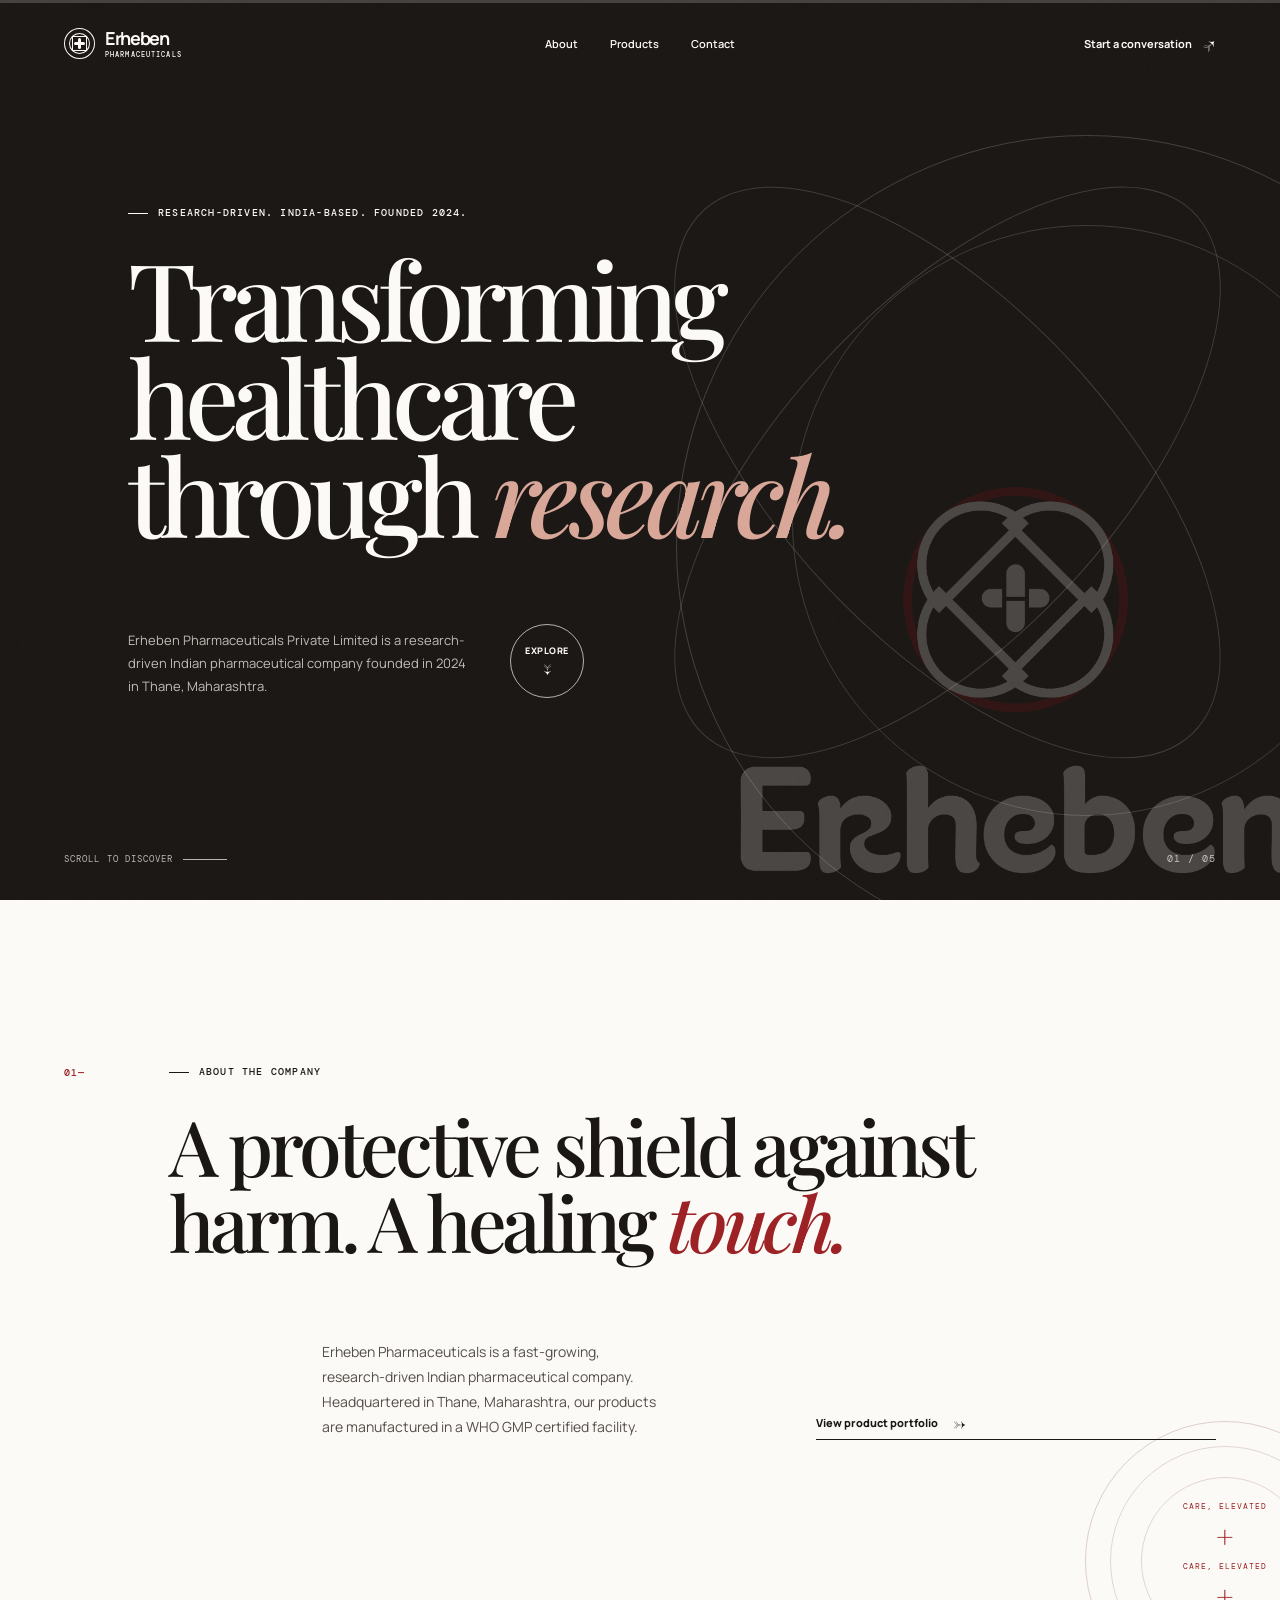
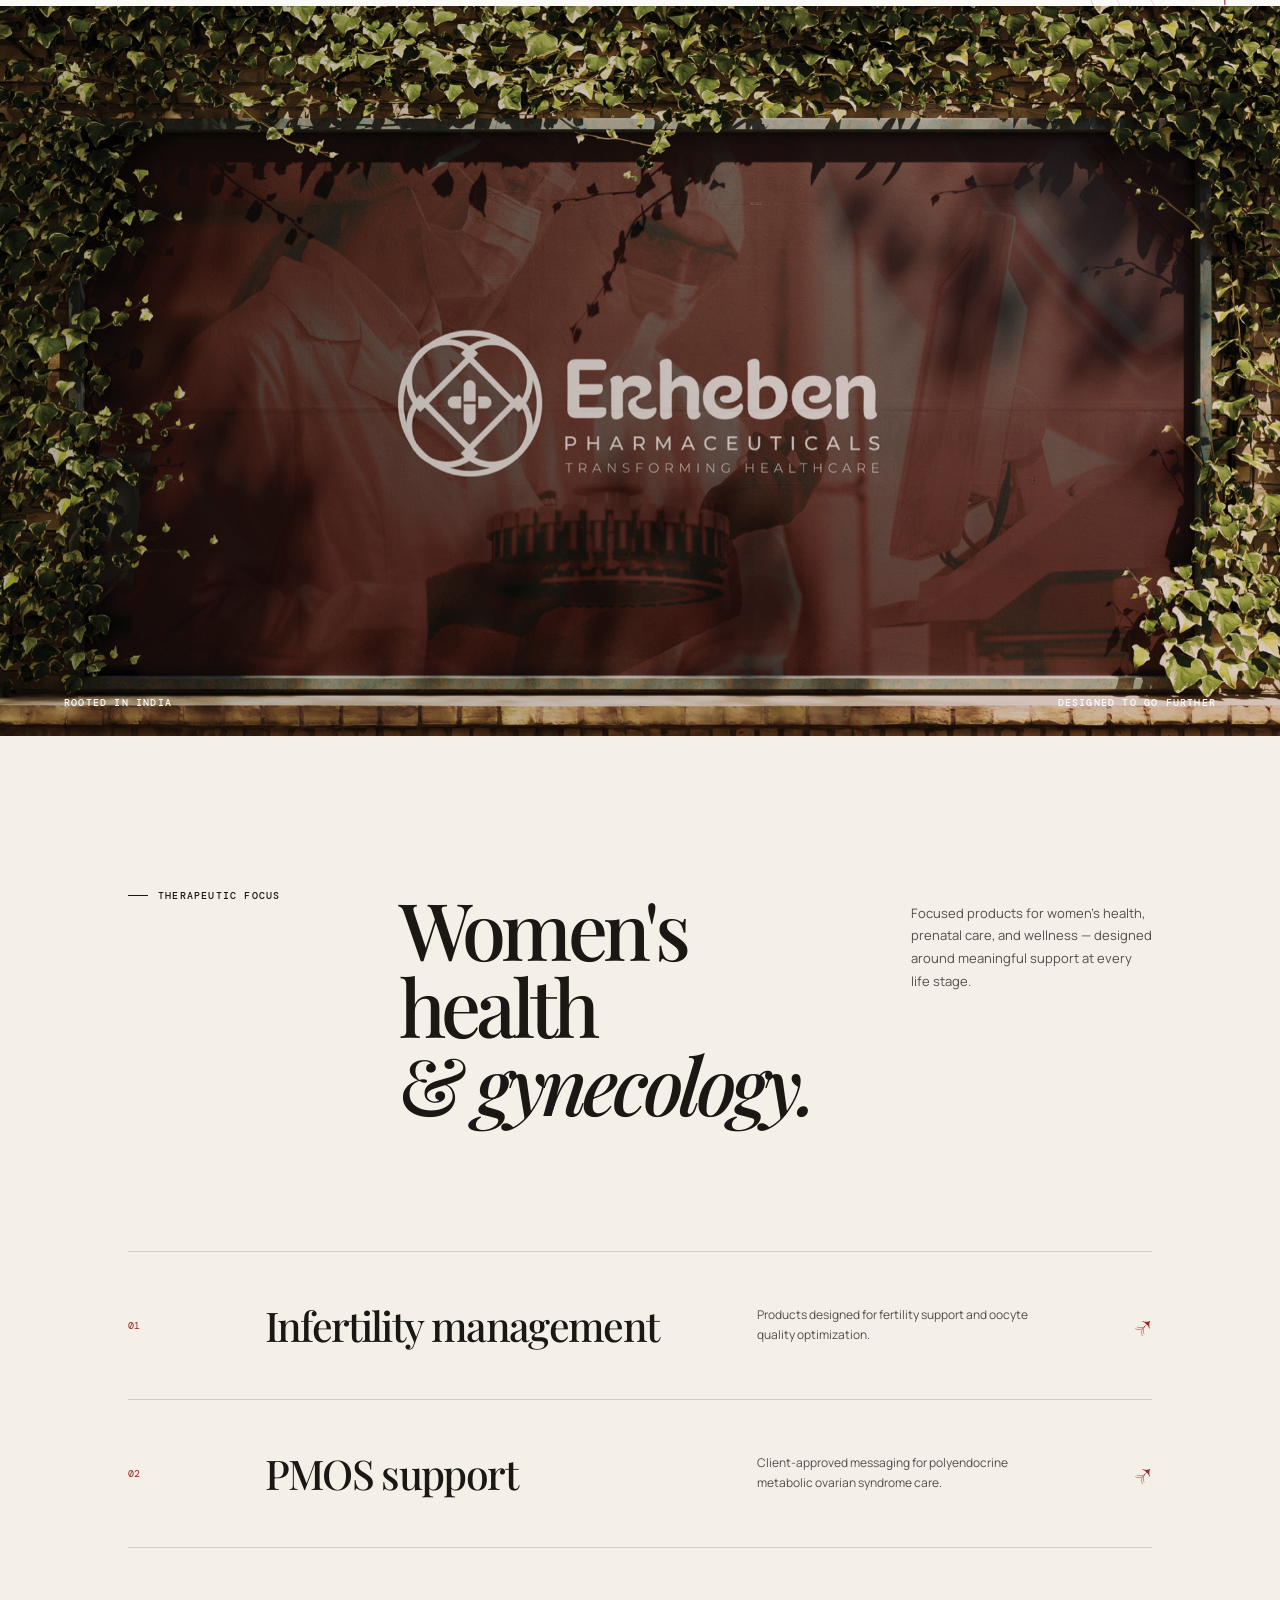
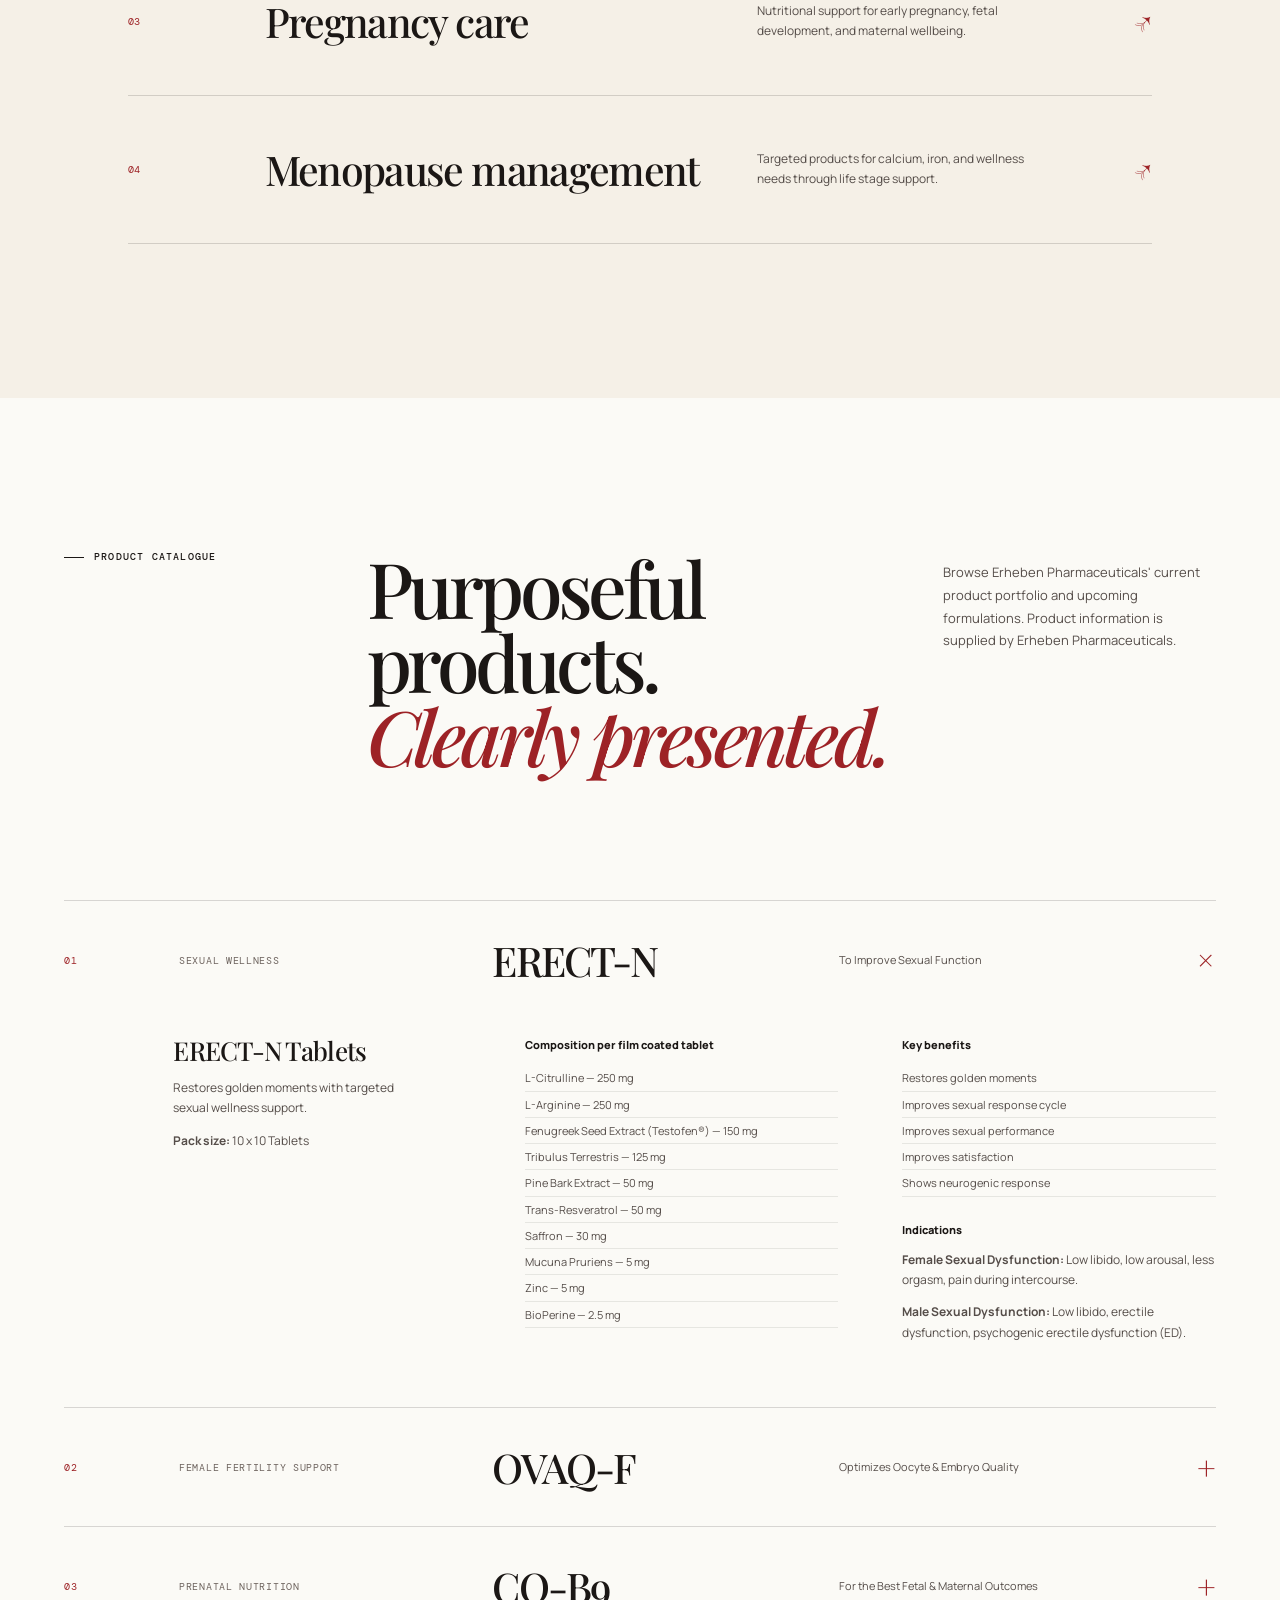
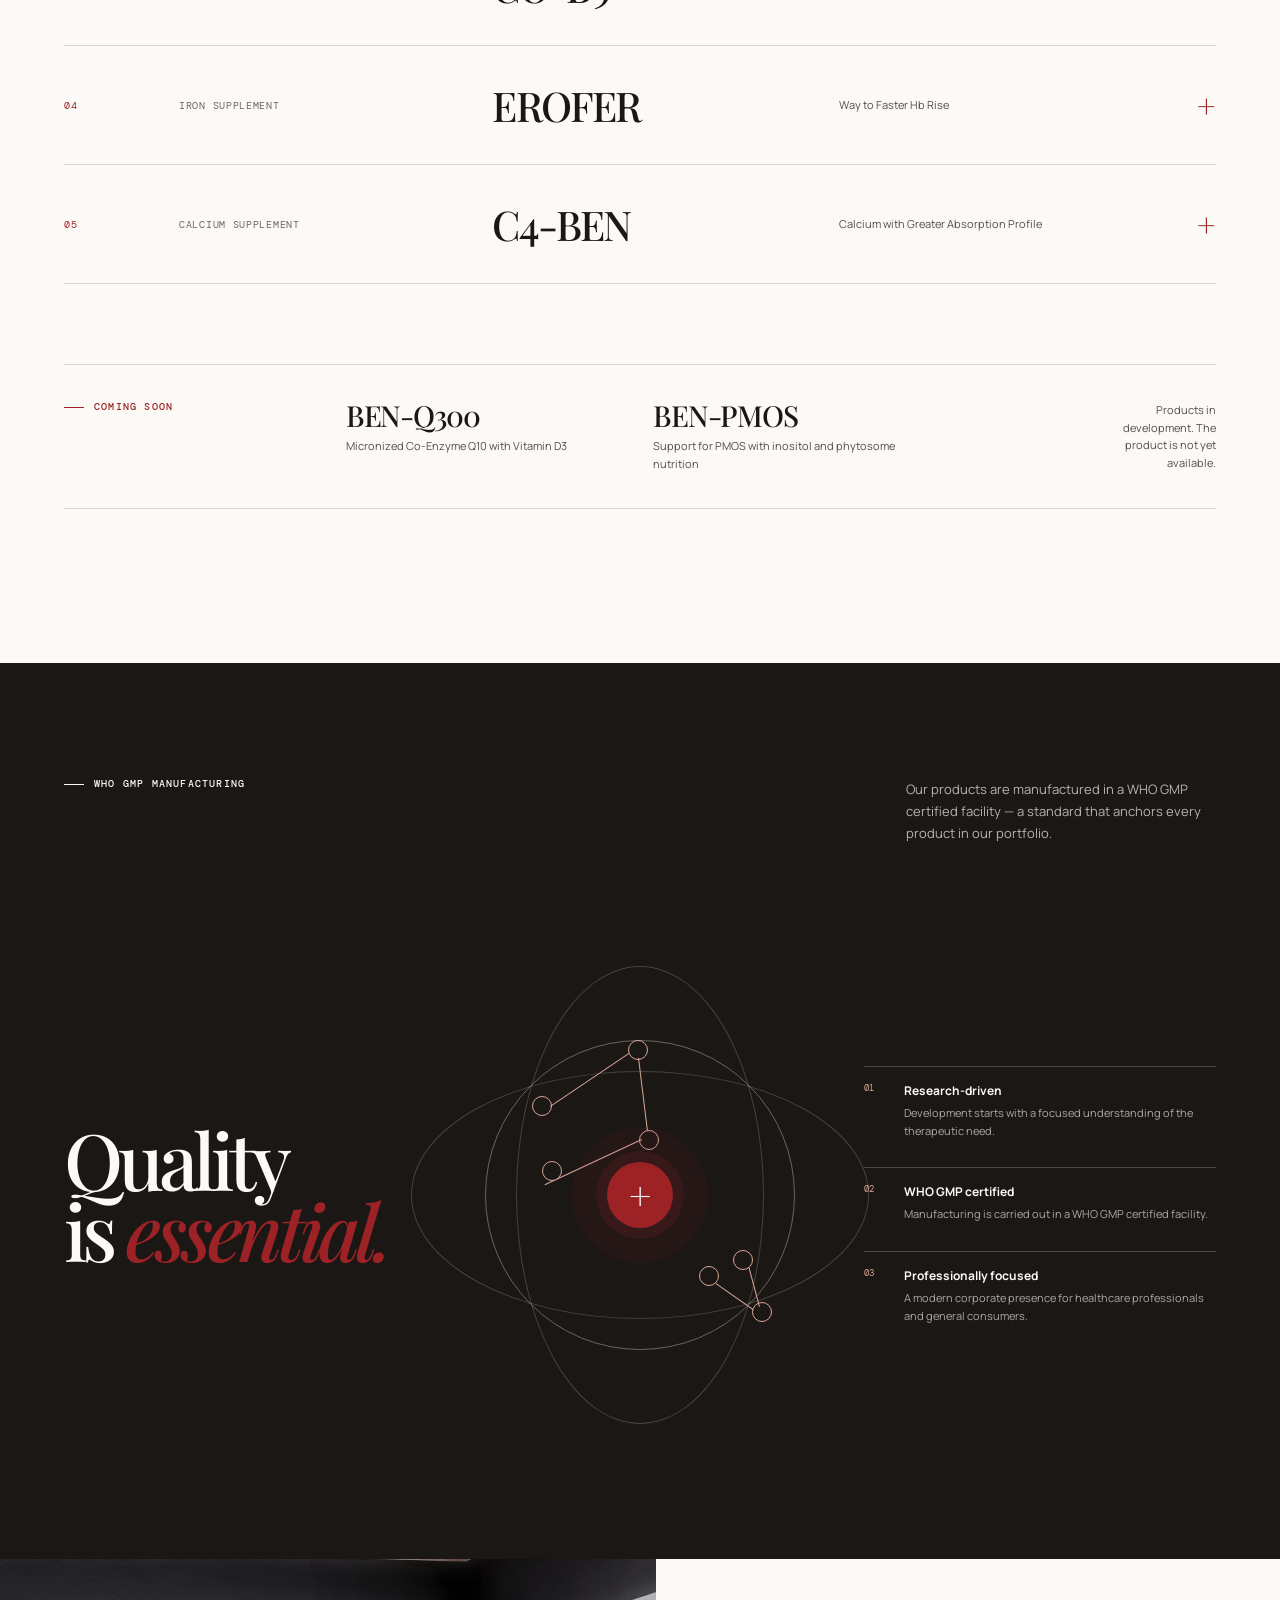
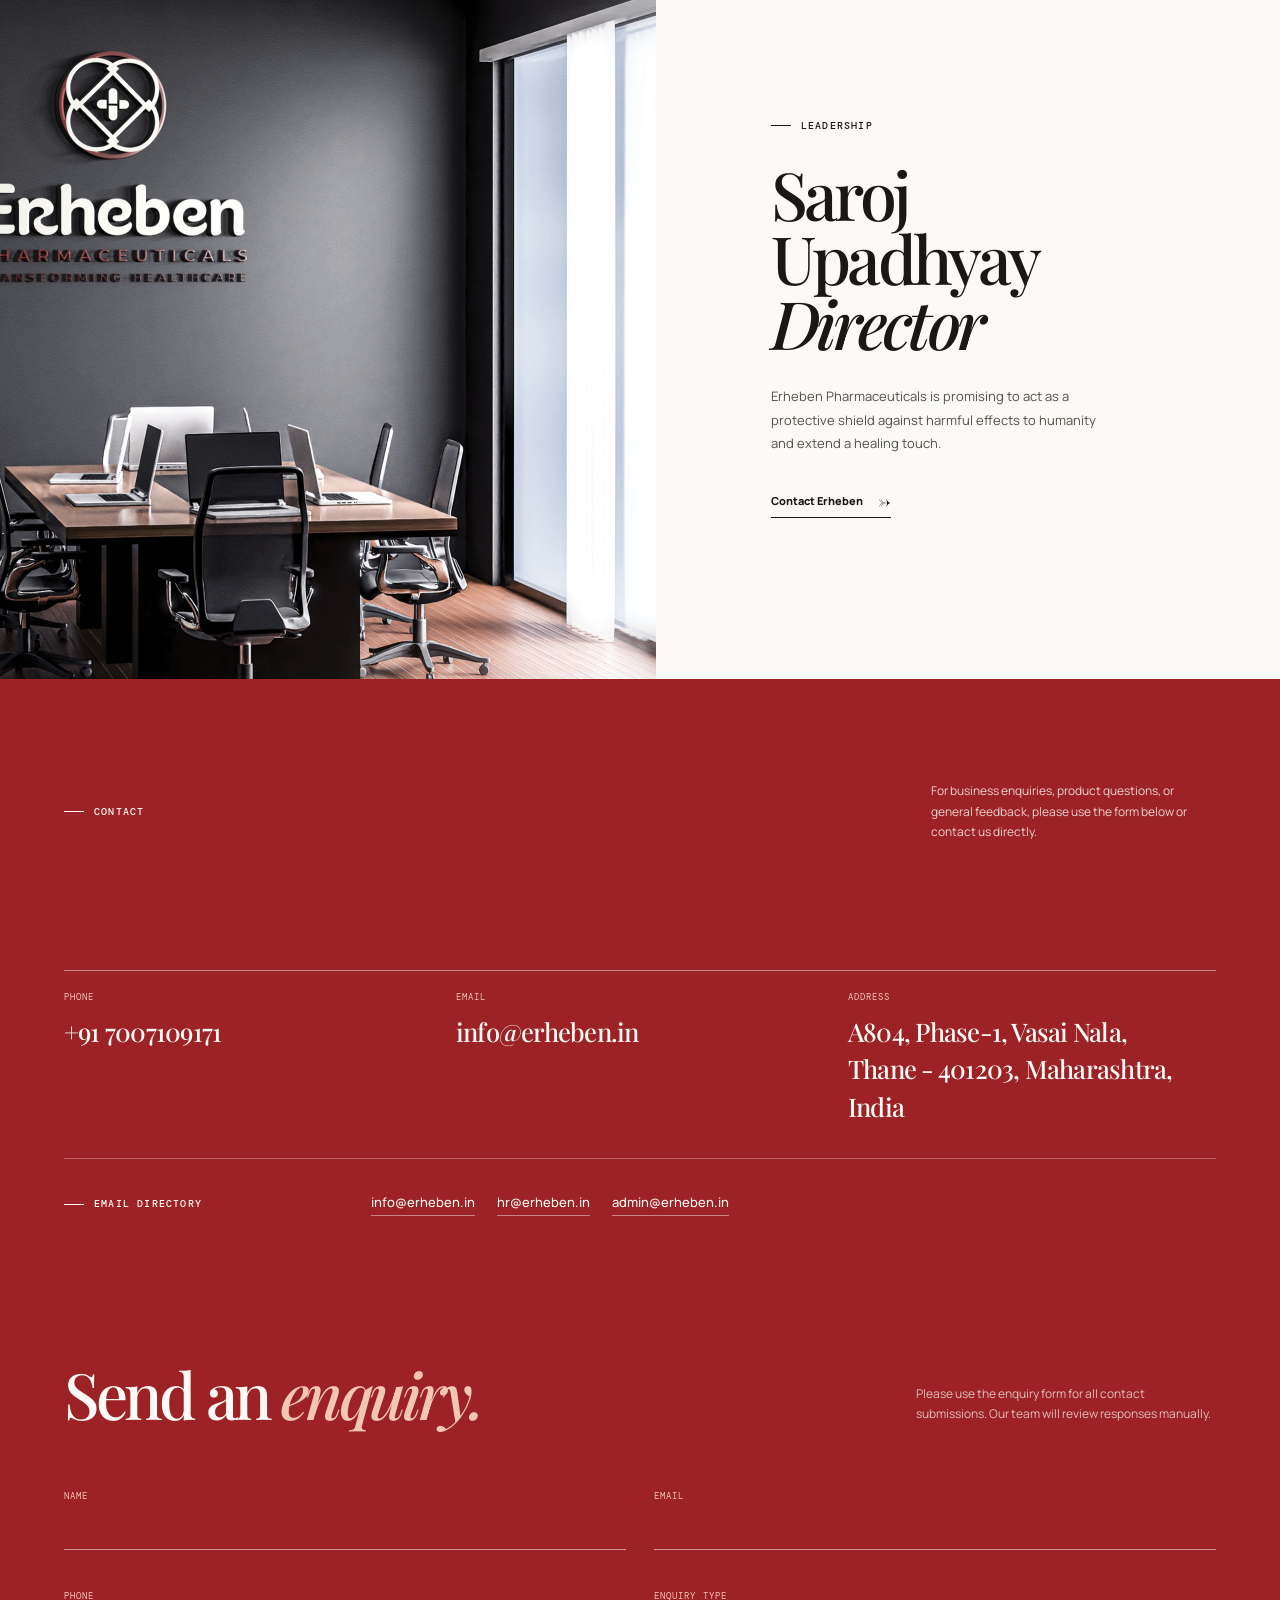
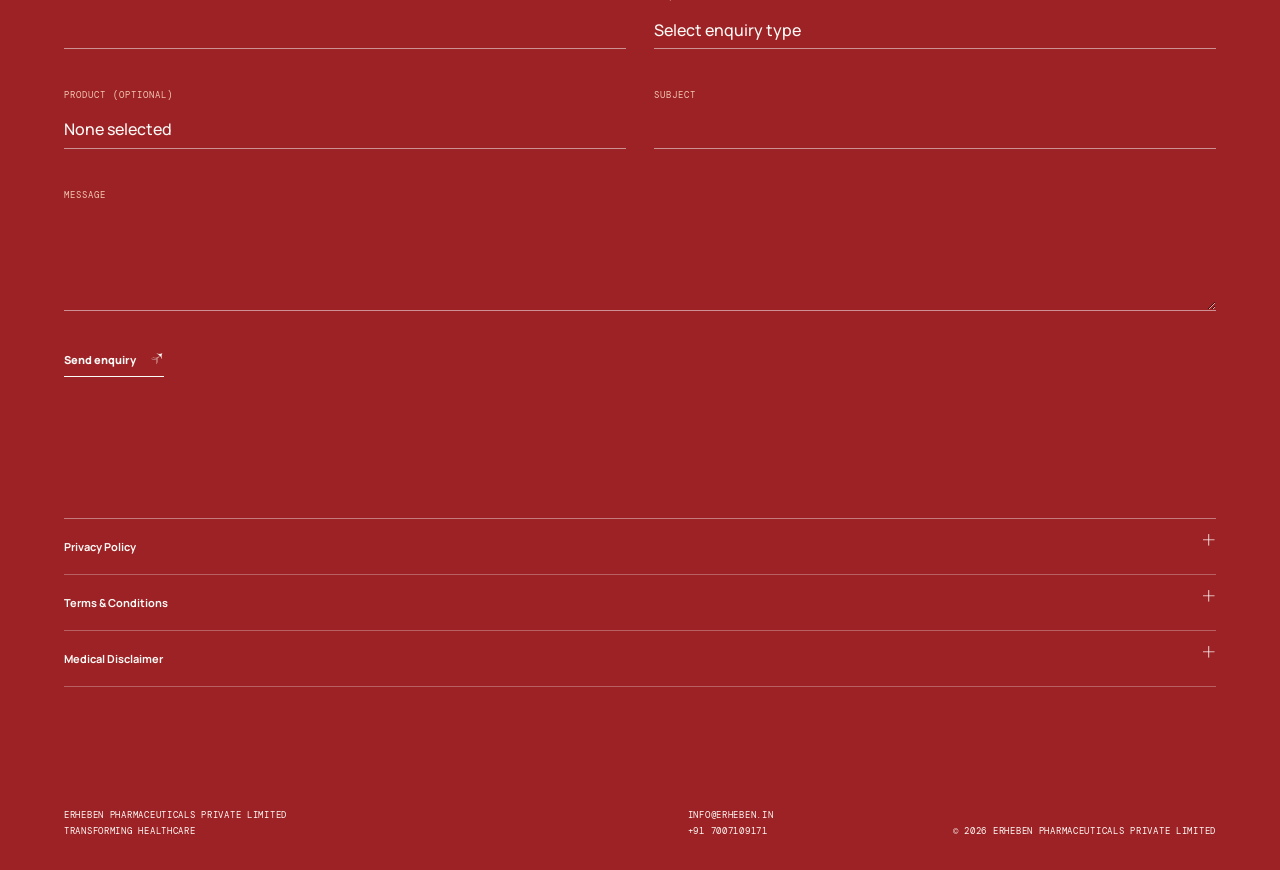
==== index.html @ 32a4f0ad "Update index.html" ====
<!doctype html>
<html lang="en">
  <head>
    <meta charset="UTF-8" />
    <meta name="viewport" content="width=device-width, initial-scale=1.0" />
    <meta name="description" content="Erheben Pharmaceuticals — transforming healthcare through thoughtful science." />
    <title>Erheben Pharmaceuticals | Transforming Healthcare</title>
    <link rel="preconnect" href="https://fonts.googleapis.com" />
    <link rel="preconnect" href="https://fonts.gstatic.com" crossorigin />
    <link href="https://fonts.googleapis.com/css2?family=DM+Mono:wght@400;500&family=Manrope:wght@400;500;600;700;800&family=Playfair+Display:ital,wght@0,500;0,600;1,500&display=swap" rel="stylesheet" />
    <link rel="stylesheet" href="styles.css" />
  </head>
  <body>
    <div class="page-progress" aria-hidden="true"><span></span></div>
    <div class="grain" aria-hidden="true"></div>

    <header class="site-header">
      <a class="brand" href="#top" aria-label="Erheben Pharmaceuticals home">
        <span class="brand-mark"><span></span><i></i><b></b></span>
        <span class="brand-type"><strong>Erheben</strong><small>PHARMACEUTICALS</small></span>
      </a>
      <nav aria-label="Main navigation">
        <a href="#story">About</a>
        <a href="#products">Products</a>
        <a href="#contact">Contact</a>
      </nav>
      <a class="header-contact" href="#contact"><span>Start a conversation</span><em>↗</em></a>
      <button class="menu-toggle" type="button" aria-expanded="false" aria-label="Open menu"><span></span><span></span></button>
    </header>

    <main id="top">
      <section class="hero section-dark">
        <div class="hero-orbit orbit-one" aria-hidden="true"></div>
        <div class="hero-orbit orbit-two" aria-hidden="true"></div>
        <div class="hero-inner">
          <p class="eyebrow intro-up"><span></span> Research-driven. India-based. Founded 2024.</p>
          <h1 class="hero-title">
            <span class="intro-up">Transforming healthcare</span>
            <span class="intro-up delayed">through <i>research.</i></span>
          </h1>
          <div class="hero-bottom intro-up delayed-2">
            <p>Erheben Pharmaceuticals Private Limited is a research-driven Indian pharmaceutical company founded in 2024 in Thane, Maharashtra.</p>
            <a class="round-link" href="#story" aria-label="Explore Erheben"><span>Explore</span><i>↓</i></a>
          </div>
        </div>
        <div class="hero-identity" aria-hidden="true">
          <img src="assets/erheben-logo.png" alt="" />
        </div>
        <p class="hero-index" aria-hidden="true">01 / 05</p>
        <p class="hero-scroll" aria-hidden="true">SCROLL TO DISCOVER <span></span></p>
      </section>

      <section id="story" class="statement section-light">
        <div class="section-number reveal">01—</div>
        <div class="statement-copy">
          <p class="eyebrow reveal"><span></span> About the company</p>
          <h2 class="reveal">A protective shield against harm. A healing <i>touch.</i></h2>
          <div class="statement-detail reveal">
            <p>Erheben Pharmaceuticals is a fast-growing, research-driven Indian pharmaceutical company. Headquartered in Thane, Maharashtra, our products are manufactured in a WHO GMP certified facility.</p>
            <a class="text-link" href="#products">View product portfolio <span>→</span></a>
          </div>
        </div>
        <div class="statement-seal reveal" aria-hidden="true"><span>CARE, ELEVATED</span><b>+</b><span>CARE, ELEVATED</span><b>+</b></div>
      </section>

      <section class="image-interlude">
        <div class="image-interlude-frame">
          <img src="assets/erheben-mockup-02.jpg" alt="Erheben Pharmaceuticals brand display" />
          <div class="image-tint"></div>
        </div>
        <div class="interlude-caption reveal"><span>Rooted in India</span><span>Designed to go further</span></div>
      </section>

      <section id="therapies" class="focus section-cream">
        <div class="focus-heading">
          <p class="eyebrow reveal"><span></span> Therapeutic focus</p>
          <h2 class="reveal">Women's health<br />&amp; <i>gynecology.</i></h2>
          <p class="focus-intro reveal">Focused products for women's health, prenatal care, and wellness — designed around meaningful support at every life stage.</p>
        </div>
        <div class="focus-list" role="list">
          <article class="focus-item reveal" role="listitem">
            <span class="focus-no">01</span><h3>Infertility management</h3><p>Products designed for fertility support and oocyte quality optimization.</p><span class="focus-arrow">↗</span>
          </article>
          <article class="focus-item reveal" role="listitem">
            <span class="focus-no">02</span><h3>PMOS support</h3><p>Client-approved messaging for polyendocrine metabolic ovarian syndrome care.</p><span class="focus-arrow">↗</span>
          </article>
          <article class="focus-item reveal" role="listitem">
            <span class="focus-no">03</span><h3>Pregnancy care</h3><p>Nutritional support for early pregnancy, fetal development, and maternal wellbeing.</p><span class="focus-arrow">↗</span>
          </article>
          <article class="focus-item reveal" role="listitem">
            <span class="focus-no">04</span><h3>Menopause management</h3><p>Targeted products for calcium, iron, and wellness needs through life stage support.</p><span class="focus-arrow">↗</span>
          </article>
        </div>
      </section>

      <section id="products" class="portfolio section-light">
        <div class="portfolio-intro">
          <p class="eyebrow reveal"><span></span> Product catalogue</p>
          <h2 class="reveal">Purposeful products.<br /><i>Clearly presented.</i></h2>
          <p class="reveal">Browse Erheben Pharmaceuticals' current product portfolio and upcoming formulations. Product information is supplied by Erheben Pharmaceuticals.</p>
        </div>
        <div class="product-dossiers">
          <details class="product-dossier reveal" open>
            <summary><span class="product-index">01</span><span class="product-kind">Sexual Wellness</span><strong>ERECT-N</strong><span class="product-purpose">To Improve Sexual Function</span><span class="summary-plus">+</span></summary>
            <div class="product-content"><div><p class="product-lead">ERECT-N Tablets</p><p>Restores golden moments with targeted sexual wellness support.</p><p><b>Pack size:</b> 10 x 10 Tablets</p></div><div><h3>Composition per film coated tablet</h3><ul><li>L-Citrulline — 250 mg</li><li>L-Arginine — 250 mg</li><li>Fenugreek Seed Extract (Testofen®) — 150 mg</li><li>Tribulus Terrestris — 125 mg</li><li>Pine Bark Extract — 50 mg</li><li>Trans-Resveratrol — 50 mg</li><li>Saffron — 30 mg</li><li>Mucuna Pruriens — 5 mg</li><li>Zinc — 5 mg</li><li>BioPerine — 2.5 mg</li></ul></div><div><h3>Key benefits</h3><ul><li>Restores golden moments</li><li>Improves sexual response cycle</li><li>Improves sexual performance</li><li>Improves satisfaction</li><li>Shows neurogenic response</li></ul><h3>Indications</h3><p><b>Female Sexual Dysfunction:</b> Low libido, low arousal, less orgasm, pain during intercourse.</p><p><b>Male Sexual Dysfunction:</b> Low libido, erectile dysfunction, psychogenic erectile dysfunction (ED).</p></div></div>
          </details>
          <details class="product-dossier reveal">
            <summary><span class="product-index">02</span><span class="product-kind">Female Fertility Support</span><strong>OVAQ-F</strong><span class="product-purpose">Optimizes Oocyte &amp; Embryo Quality</span><span class="summary-plus">+</span></summary>
            <div class="product-content"><div><p class="product-lead">OVAQ-F Tablets</p><p>A fertility-focused formulation designed to support oocyte quality and cellular resilience.</p><p><b>Pack size:</b> 10 x 1 x 10 Tablets</p></div><div><h3>Composition per film coated tablet</h3><ul><li>Nicotinamide Mononucleotide (NMN) — 250 mg</li><li>Ubidecarenone (Co-Enzyme Q10) — 100 mg</li><li>Astaxanthin — 10 mg</li><li>Melatonin — 3 mg</li></ul></div><div><h3>Key benefits</h3><ul><li>Provides dual activation of SIRT1 &amp; NRF2</li><li>Optimizes egg quality</li><li>Protects cellular integrity</li><li>Supports cellular longevity</li></ul><h3>Ideal for</h3><p>Poor oocyte quality, diminished ovarian reserve, advanced maternal age (≥30–35 years), repeated miscarriage (RM), IVF/IUI failures, hyperthyroidism, obesity, diabetes and PCOS.</p></div></div>
          </details>
          <details class="product-dossier reveal">
            <summary><span class="product-index">03</span><span class="product-kind">Prenatal Nutrition</span><strong>CO-B9</strong><span class="product-purpose">For the Best Fetal &amp; Maternal Outcomes</span><span class="summary-plus">+</span></summary>
            <div class="product-content"><div><p class="product-lead">CO-B9 Tablets</p><p>A specialized folate and choline blend designed to support early pregnancy and fetal development.</p><p><b>Pack size:</b> 10 x 10 Tablets</p></div><div><h3>Composition per film coated tablet</h3><ul><li>6S-5 Methyltetrahydrofolic Acid (Glucosamine Salt) — 600 mcg</li><li>Pyridoxal-5-Phosphate — 0.5 mg</li><li>Cyanocobalamin — 2.2 mcg</li><li>Choline Chloride — 450 mg</li></ul></div><div><h3>Claimed advantages</h3><ul><li>Highest folate absorption</li><li>Fast onset</li><li>Better bioavailability</li><li>Safer for mother &amp; fetus</li><li>Sustained fetal growth support</li></ul><h3>Helps in</h3><p>Preterm labour, fetal growth restriction, neural tube formation, brain development and cognitive development.</p><h3>Usage stages</h3><p>Preconception, pregnancy and lactation.</p></div></div>
          </details>
          <details class="product-dossier reveal">
            <summary><span class="product-index">04</span><span class="product-kind">Iron Supplement</span><strong>EROFER</strong><span class="product-purpose">Way to Faster Hb Rise</span><span class="summary-plus">+</span></summary>
            <div class="product-content"><div><p class="product-lead">EROFER Tablets</p><p>Heme iron support with active folate, vitamin B12, and vitamin C to help support red blood cell development.</p><p><b>Pack size:</b> 10 x 1 x 10 Tablets</p></div><div><h3>Composition per film coated tablet</h3><ul><li>Heme Iron Polypeptide — 12 mg</li><li>L-Methyl Folate — 40 mcg</li><li>Vitamin B12 — 2.2 mcg</li><li>Zinc — 15 mg</li><li>Vitamin C — 80 mg</li></ul></div><div><h3>Key features</h3><ul><li>Absorbed through a specialized heme-receptor pathway</li><li>L-Methylfolate is a biologically active form of folate</li><li>100% bioavailability even in MTHFR mutation patients</li><li>Vitamin B12 + Vitamin C + Zinc enhance absorption</li><li>Supports erythrocyte maturation</li><li>Promotes healthy fetal growth</li><li>Supports immune function</li></ul><h3>Indications</h3><p>Iron deficiency anemia, post-partum recovery, pregnancy, lactation, pre-conception priming, dysfunctional uterine bleeding (DUB) and menorrhagia.</p></div></div>
          </details>
          <details class="product-dossier reveal">
            <summary><span class="product-index">05</span><span class="product-kind">Calcium Supplement</span><strong>C4-BEN</strong><span class="product-purpose">Calcium with Greater Absorption Profile</span><span class="summary-plus">+</span></summary>
            <div class="product-content"><div><p class="product-lead">C4-BEN Tablets</p><p>A calcium formulation designed to support improved absorption and gastric tolerance with added micronutrients.</p><p><b>Pack size:</b> 10 x 10 Tablets</p></div><div><h3>Composition per film coated tablet</h3><ul><li>Calcium Asparto Glycinate — 500 mg</li><li>Vitamin D3 — 400 IU</li><li>Zinc — 4 mg</li><li>Magnesium — 100 mg</li></ul></div><div><h3>Key features</h3><ul><li>High bioavailability</li><li>Gastric safety</li><li>Vitamin D3, Zinc &amp; Magnesium help increase bone density</li><li>Supports bone tissue repair</li></ul><h3>Ideal for</h3><p>Pregnancy, lactation, post-menopausal osteoarthritis and low back pain.</p></div></div>
          </details>
        </div>
        <div class="coming-soon reveal"><p class="eyebrow"><span></span> Coming soon</p><div><h3>BEN-Q300</h3><p>Micronized Co-Enzyme Q10 with Vitamin D3</p></div><div><h3>BEN-PMOS</h3><p>Support for PMOS with inositol and phytosome nutrition</p></div><p class="coming-note">Products in development. The product is not yet available.</p></div>
      </section>

      <section id="quality" class="quality section-dark">
        <div class="quality-top">
          <p class="eyebrow reveal"><span></span> WHO GMP manufacturing</p>
          <p class="quality-kicker reveal">Our products are manufactured in a WHO GMP certified facility — a standard that anchors every product in our portfolio.</p>
        </div>
        <div class="quality-grid">
          <h2 class="quality-title reveal">Quality<br />is <i>essential.</i></h2>
          <div class="quality-visual reveal" aria-hidden="true">
            <div class="molecule molecule-a"><span></span><span></span><span></span><span></span></div>
            <div class="molecule molecule-b"><span></span><span></span><span></span></div>
            <div class="molecule-core">+</div>
            <div class="quality-rings"></div>
          </div>
          <div class="quality-points reveal">
            <article><span>01</span><h3>Research-driven</h3><p>Development starts with a focused understanding of the therapeutic need.</p></article>
            <article><span>02</span><h3>WHO GMP certified</h3><p>Manufacturing is carried out in a WHO GMP certified facility.</p></article>
            <article><span>03</span><h3>Professionally focused</h3><p>A modern corporate presence for healthcare professionals and general consumers.</p></article>
          </div>
        </div>
      </section>

      <section class="presence section-light">
        <div class="presence-image reveal"><img src="assets/erheben-office.jpg" alt="Erheben Pharmaceuticals meeting room" /></div>
        <div class="presence-copy">
          <p class="eyebrow reveal"><span></span> Leadership</p>
          <h2 class="reveal">Saroj Upadhyay<br /><i>Director</i></h2>
          <p class="reveal">Erheben Pharmaceuticals is promising to act as a protective shield against harmful effects to humanity and extend a healing touch.</p>
          <a class="text-link reveal" href="#contact">Contact Erheben <span>→</span></a>
        </div>
      </section>

      <section id="contact" class="contact section-red">
        <div class="contact-top">
          <p class="eyebrow reveal"><span></span> Contact</p>
          <p class="reveal">For business enquiries, product questions, or general feedback, please use the form below or contact us directly.</p>
        </div>
        <div class="contact-details reveal"><a href="tel:+917007109171"><span>Phone</span>+91 7007109171</a><a href="mailto:info@erheben.in"><span>Email</span>info@erheben.in</a><p><span>Address</span>A804, Phase-1, Vasai Nala,<br />Thane - 401203, Maharashtra, India</p></div>
        <div class="email-directory reveal">
          <p class="eyebrow"><span></span> Email directory</p>
          <div class="email-directory-list"><a href="mailto:info@erheben.in">info@erheben.in</a><a href="mailto:hr@erheben.in">hr@erheben.in</a><a href="mailto:admin@erheben.in">admin@erheben.in</a></div>
        </div>
        <form class="enquiry-form reveal" id="enquiry-form">
          <div class="form-heading"><h2>Send an <i>enquiry.</i></h2><p>Please use the enquiry form for all contact submissions. Our team will review responses manually.</p></div>
          <label>Name<input name="name" type="text" required /></label><label>Email<input name="email" type="email" required /></label><label>Phone<input name="phone" type="tel" /></label><label>Enquiry type<select name="enquiry-type" required><option value="" selected disabled>Select enquiry type</option><option>General Contact</option><option>Product Enquiry</option><option>Business Enquiry</option><option>Career Application</option><option>Feedback</option></select></label><label>Product (optional)<select name="product"><option>None selected</option><option>ERECT-N</option><option>OVAQ-F</option><option>CO-B9</option><option>EROFER</option><option>C4-BEN</option></select></label><label>Subject<input name="subject" type="text" required /></label><label class="form-message">Message<textarea name="message" required rows="4"></textarea></label><button type="submit" class="form-submit">Send enquiry <span>↗</span></button><p class="form-status" id="form-status" aria-live="polite"></p>
        </form>
        <div class="legal-copy reveal"><details><summary>Privacy Policy <span>+</span></summary><div><p>We use enquiry form submissions only to respond to requests and improve our services. We do not share personal information with third parties except as required by law.</p><h3>Information collected</h3><p>We collect name, email, phone, enquiry type, selected product, subject, and message when a visitor submits an enquiry.</p><h3>How we use information</h3><p>Submissions are used to respond to enquiries and support business communications. We do not use the form for marketing without consent.</p><h3>Data security</h3><p>We protect enquiry data using Firestore security rules and limit public access to written form submissions.</p><h3>Changes</h3><p>This privacy policy may be updated as the company grows. Visitors should review this page for changes.</p></div></details><details><summary>Terms &amp; Conditions <span>+</span></summary><div><p>By using this website, you agree to the terms established by Erheben Pharmaceuticals for informational and contact purposes. The website content is provided as a corporate information resource only.</p><h3>Content</h3><p>The company seeks to keep information current and accurate, but does not guarantee completeness or suitability for every use. Product content is supplied by the company and should be verified by appropriate professionals.</p><h3>Liability</h3><p>Erheben Pharmaceuticals is not liable for direct or indirect damages arising from use of the website. Visitors should seek professional advice where required.</p><h3>Contact</h3><p>For questions about these terms, contact the company using the information on the contact page.</p></div></details><details><summary>Medical Disclaimer <span>+</span></summary><div><p>The content on this website is intended for informational purposes only and does not constitute medical advice, diagnosis, or treatment recommendations.</p><h3>Consult a healthcare professional</h3><p>Always consult a registered medical practitioner before using any pharmaceutical product or making therapy decisions.</p><h3>Product information</h3><p>Product claims and descriptions are supplied by Erheben Pharmaceuticals. They should not replace professional guidance.</p></div></details></div>
        <div class="contact-footer reveal">
          <div><p>Erheben Pharmaceuticals Private Limited</p><p>Transforming healthcare</p></div>
          <div><a href="mailto:info@erheben.in">info@erheben.in</a><a href="tel:+917007109171">+91 7007109171</a></div>
          <p>© <span id="year"></span> Erheben Pharmaceuticals Private Limited</p>
        </div>
      </section>
    </main>
    <script src="script.js"></script>
  </body>
</html>
---- styles.css ----
:root {
  --ink: #1b1715;
  --oxblood: #701f20;
  --blood: #9d2226;
  --cream: #f5f0e7;
  --paper: #fbfaf6;
  --line: rgba(27, 23, 21, .16);
  --display: "Playfair Display", Georgia, serif;
  --sans: "Manrope", Arial, sans-serif;
  --mono: "DM Mono", monospace;
}

* { box-sizing: border-box; }
html { scroll-behavior: smooth; background: var(--ink); }
body { margin: 0; color: var(--ink); background: var(--paper); font-family: var(--sans); overflow-x: hidden; }
a { color: inherit; text-decoration: none; }
button { font: inherit; }

.grain { position: fixed; z-index: 20; inset: 0; pointer-events: none; opacity: .055; background-image: url("data:image/svg+xml,%3Csvg viewBox='0 0 180 180' xmlns='http://www.w3.org/2000/svg'%3E%3Cfilter id='n'%3E%3CfeTurbulence type='fractalNoise' baseFrequency='.85' numOctaves='4' stitchTiles='stitch'/%3E%3C/filter%3E%3Crect width='100%25' height='100%25' filter='url(%23n)' opacity='.9'/%3E%3C/svg%3E"); mix-blend-mode: overlay; }
.page-progress { position: fixed; z-index: 30; top: 0; left: 0; width: 100%; height: 3px; background: rgba(255,255,255,.18); }
.page-progress span { display: block; width: 0; height: 100%; background: #f3e7cc; }

.site-header { position: absolute; z-index: 10; left: 0; top: 0; width: 100%; padding: 28px clamp(22px, 5vw, 76px); display: grid; grid-template-columns: 1fr auto 1fr; align-items: center; color: var(--paper); }
.brand { display: inline-flex; align-items: center; gap: 10px; width: fit-content; }
.brand-mark { position: relative; width: 31px; height: 31px; display: block; border: 1.5px solid currentColor; border-radius: 50%; transform: rotate(45deg); }
.brand-mark::before, .brand-mark::after { content: ""; position: absolute; inset: 4px; border: 1px solid currentColor; border-radius: 50%; }
.brand-mark::after { border-radius: 0; transform: rotate(45deg); inset: 7px; }
.brand-mark span { position: absolute; width: 11px; height: 3px; background: currentColor; top: 13px; left: 9px; border-radius: 5px; transform: rotate(-45deg); }
.brand-mark span::after { content:""; position: absolute; height: 11px; width: 3px; top: -4px; left: 4px; background: currentColor; border-radius: 5px; }
.brand-mark i, .brand-mark b { display: none; }
.brand-type { display: flex; flex-direction: column; line-height: 1; }
.brand-type strong { font-size: 18px; letter-spacing: -.075em; }
.brand-type small { margin-top: 4px; font: 500 7px/1 var(--mono); letter-spacing: .16em; }
nav { display: flex; gap: clamp(18px, 2.5vw, 42px); font-size: 11px; font-weight: 600; }
nav a, .header-contact { transition: opacity .25s ease; }
nav a:hover, .header-contact:hover { opacity: .65; }
.header-contact { justify-self: end; font-size: 11px; font-weight: 700; display: flex; gap: 10px; align-items: center; }
.header-contact em { font: normal 20px/1 var(--display); }
.menu-toggle { display: none; }

.section-dark { color: var(--paper); background: var(--ink); }
.section-light { background: var(--paper); }
.section-cream { background: var(--cream); }
.section-red { color: var(--paper); background: var(--blood); }
.eyebrow { display: flex; align-items: center; gap: 10px; margin: 0; color: inherit; font: 500 10px/1.2 var(--mono); letter-spacing: .12em; text-transform: uppercase; }
.eyebrow span { width: 20px; height: 1px; background: currentColor; }

.hero { position: relative; min-height: max(690px, 100svh); overflow: hidden; display: flex; align-items: center; }
.hero::before { content: ""; position: absolute; width: 64vw; height: 64vw; min-width: 700px; min-height: 700px; border: 1px solid rgba(245,240,231,.19); border-radius: 50%; right: -17vw; top: 15%; }
.hero::after { content: ""; position: absolute; width: 46vw; height: 46vw; min-width: 530px; min-height: 530px; border: 1px solid rgba(245,240,231,.16); border-radius: 50%; right: -8vw; top: 25%; }
.hero-orbit { position: absolute; border: 1px solid rgba(245,240,231,.17); border-radius: 50%; pointer-events: none; }
.orbit-one { width: 56vw; height: 26vw; transform: rotate(47deg); right: -2vw; top: 34%; }
.orbit-two { width: 56vw; height: 26vw; transform: rotate(-47deg); right: -2vw; top: 34%; }
.hero-inner { position: relative; z-index: 2; padding: 105px clamp(22px, 10vw, 156px) 100px; max-width: 1040px; }
.hero-title { margin: 30px 0 0; font: 500 clamp(52px, 8.4vw, 132px)/.91 var(--display); letter-spacing: -.065em; }
.hero-title span { display: block; }
.hero-title i { font-weight: 500; color: #d8a697; }
.hero-bottom { display: flex; align-items: flex-end; gap: 42px; margin-top: clamp(45px, 9vh, 100px); }
.hero-bottom p { margin: 0; width: min(340px, 68vw); color: rgba(245,240,231,.76); font-size: 13px; line-height: 1.75; }
.round-link { position: relative; flex: 0 0 auto; width: 74px; height: 74px; border: 1px solid rgba(245,240,231,.7); border-radius: 50%; display: flex; flex-direction: column; align-items: center; justify-content: center; transition: background .3s, color .3s, transform .3s; }
.round-link:hover { color: var(--ink); background: var(--paper); transform: translateY(4px); }
.round-link span { font-size: 9px; font-weight: 800; letter-spacing: .06em; text-transform: uppercase; }
.round-link i { font: normal 18px/1 var(--display); margin-top: 2px; }
.hero-identity { position: absolute; z-index: 1; right: clamp(-110px, -1vw, -20px); bottom: clamp(-70px, -6vw, -15px); width: min(44vw, 660px); opacity: .20; filter: contrast(1.1); }
.hero-identity img { width: 100%; height: auto; display: block; }
.hero-index { position: absolute; z-index: 3; right: clamp(22px, 5vw, 76px); bottom: 35px; margin: 0; font: 10px var(--mono); letter-spacing: .1em; opacity: .7; }
.hero-scroll { position: absolute; z-index: 3; left: clamp(22px, 5vw, 76px); bottom: 35px; display: flex; align-items: center; gap: 10px; margin: 0; font: 9px var(--mono); letter-spacing: .12em; opacity: .7; }
.hero-scroll span { width: 44px; height: 1px; background: currentColor; }

.statement { position: relative; display: grid; grid-template-columns: minmax(60px, 1fr) minmax(0, 10fr); padding: clamp(84px, 13vw, 190px) clamp(22px, 5vw, 76px); overflow: hidden; }
.section-number { font: 500 10px var(--mono); letter-spacing: .1em; color: var(--blood); }
.statement-copy { max-width: 1140px; }
.statement h2 { max-width: 965px; margin: 30px 0 0; font: 500 clamp(42px, 6vw, 90px)/.98 var(--display); letter-spacing: -.055em; }
.statement h2 i, .quality-title i { color: var(--blood); }
.statement-detail { display: grid; grid-template-columns: minmax(250px, 340px) auto; gap: clamp(45px, 12vw, 180px); align-items: end; margin: 80px 0 0 clamp(0px, 12vw, 184px); }
.statement-detail p { margin: 0; color: #554d49; font-size: 14px; line-height: 1.8; }
.text-link { display: inline-flex; align-items: center; gap: 15px; padding-bottom: 7px; border-bottom: 1px solid currentColor; font-size: 11px; font-weight: 800; white-space: nowrap; }
.text-link span { font: normal 19px/1 var(--display); transition: transform .25s; }
.text-link:hover span { transform: translateX(5px); }
.statement-seal { position: absolute; right: -85px; bottom: -95px; width: 280px; height: 280px; border: 1px solid rgba(112,31,32,.2); border-radius: 50%; color: var(--blood); display: grid; place-content: center; font: 8px var(--mono); letter-spacing: .12em; text-align: center; transform: rotate(-18deg); opacity: .7; }
.statement-seal::before, .statement-seal::after { content: ""; position: absolute; inset: 24px; border: 1px solid rgba(112,31,32,.17); border-radius: 50%; }
.statement-seal::after { inset: 55px; }
.statement-seal b { font: 30px/1 var(--display); margin: 10px 0; }

.image-interlude { position: relative; height: min(67vw, 730px); min-height: 440px; overflow: hidden; background: var(--ink); }
.image-interlude-frame { position: absolute; inset: 0; overflow: hidden; }
.image-interlude img { width: 100%; height: 118%; object-fit: cover; object-position: center 48%; transform: scale(1.08); transition: transform 1.5s cubic-bezier(.2,.7,.2,1); }
.image-interlude:hover img { transform: scale(1.02); }
.image-tint { position: absolute; inset: 0; background: linear-gradient(90deg, rgba(21,12,9,.30), rgba(112,31,32,.2)); mix-blend-mode: multiply; }
.interlude-caption { position: absolute; z-index: 2; left: clamp(22px, 5vw, 76px); right: clamp(22px, 5vw, 76px); bottom: 27px; display: flex; justify-content: space-between; color: #fff; font: 500 10px var(--mono); letter-spacing: .12em; text-transform: uppercase; }

.focus { padding: clamp(85px, 12vw, 175px) clamp(22px, 10vw, 156px); }
.focus-heading { display: grid; grid-template-columns: 1fr 2fr 1fr; column-gap: 30px; align-items: start; }
.focus h2 { grid-column: 2; margin: 0; font: 500 clamp(44px, 6.2vw, 94px)/.98 var(--display); letter-spacing: -.06em; }
.focus-intro { grid-column: 3; margin: 12px 0 0; color: #554d49; font-size: 13px; line-height: 1.75; }
.focus-list { margin-top: clamp(62px, 10vw, 155px); border-top: 1px solid var(--line); }
.focus-item { display: grid; grid-template-columns: .55fr 2.2fr 1.5fr .25fr; gap: 18px; align-items: center; min-height: 148px; border-bottom: 1px solid var(--line); transition: padding .35s, background .35s; }
.focus-item:hover { padding: 0 18px; background: rgba(255,255,255,.38); }
.focus-no { font: 10px var(--mono); color: var(--blood); }
.focus-item h3 { margin: 0; font: 500 clamp(27px, 3.2vw, 48px)/1 var(--display); letter-spacing: -.04em; }
.focus-item p { margin: 0; max-width: 280px; color: #554d49; font-size: 12px; line-height: 1.7; }
.focus-arrow { justify-self: end; font: 28px/1 var(--display); color: var(--blood); transition: transform .3s; }
.focus-item:hover .focus-arrow { transform: rotate(45deg); }

.portfolio { padding: clamp(85px, 12vw, 180px) clamp(22px, 5vw, 76px); }.portfolio-intro { display:grid; grid-template-columns: 1fr 2fr 1fr; gap:30px; align-items:start; }.portfolio-intro h2 { grid-column:2; margin:0; font:500 clamp(43px, 6vw, 90px)/.96 var(--display); letter-spacing:-.06em; }.portfolio-intro h2 i { color:var(--blood); }.portfolio-intro > p:last-child { grid-column:3; margin:10px 0 0; color:#554d49; font-size:13px; line-height:1.75; }.product-dossiers { margin-top:clamp(68px, 10vw, 145px); border-top:1px solid var(--line); }.product-dossier { border-bottom:1px solid var(--line); }.product-dossier summary { list-style:none; cursor:pointer; display:grid; grid-template-columns:.45fr 1.35fr 1.5fr 1.45fr 42px; gap:16px; align-items:center; min-height:118px; transition:background .3s, padding .3s; }.product-dossier summary::-webkit-details-marker { display:none; }.product-dossier summary:hover { padding-inline:16px; background:var(--cream); }.product-index,.product-kind { font:10px var(--mono); letter-spacing:.07em; }.product-index { color:var(--blood); }.product-kind { color:#6e645f; text-transform:uppercase; }.product-dossier summary strong { font:500 clamp(28px, 3.2vw, 47px)/1 var(--display); letter-spacing:-.045em; }.product-purpose { max-width:205px; color:#554d49; font-size:11px; line-height:1.5; }.summary-plus { color:var(--blood); justify-self:end; font:32px/1 var(--display); transition:transform .3s; }.product-dossier[open] .summary-plus { transform:rotate(45deg); }.product-content { display:grid; grid-template-columns:1.1fr 1.2fr 1.2fr; gap:clamp(25px, 5vw, 72px); padding:18px 0 52px 9.5%; color:#554d49; }.product-content > div:first-child { max-width:230px; }.product-content p { margin:0 0 12px; font-size:12px; line-height:1.7; }.product-content h3 { margin:0 0 13px; color:var(--ink); font-size:11px; font-weight:800; }.product-content ul { margin:0 0 25px; padding:0; list-style:none; font-size:11px; line-height:1.75; }.product-content li { padding:3px 0; border-bottom:1px solid rgba(27,23,21,.09); }.product-content .product-lead { color:var(--ink); font:500 26px/1.1 var(--display); letter-spacing:-.035em; }.coming-soon { display:grid; grid-template-columns:1fr 1.1fr 1.1fr 1fr; align-items:start; gap:26px; margin-top:80px; padding:36px 0; border-top:1px solid var(--line); border-bottom:1px solid var(--line); }.coming-soon .eyebrow { color:var(--blood); }.coming-soon h3 { margin:0 0 7px; font:500 29px/1 var(--display); letter-spacing:-.04em; }.coming-soon p:not(.eyebrow) { margin:0; color:#554d49; font-size:11px; line-height:1.6; }.coming-soon .coming-note { justify-self:end; max-width:130px; text-align:right; }

.quality { padding: clamp(82px, 9vw, 135px) clamp(22px, 5vw, 76px) clamp(90px, 12vw, 180px); overflow: hidden; }
.quality-top { display: flex; justify-content: space-between; gap: 30px; align-items: start; }
.quality-kicker { width: min(310px, 40%); margin: 0; color: rgba(245,240,231,.72); font-size: 13px; line-height: 1.7; }
.quality-grid { display: grid; grid-template-columns: 1fr 1.1fr 1fr; gap: 30px; align-items: center; margin-top: clamp(80px, 11vw, 160px); }
.quality-title { margin: 0; font: 500 clamp(49px, 6.1vw, 93px)/.91 var(--display); letter-spacing: -.065em; }
.quality-visual { position: relative; height: 420px; }
.quality-rings { position: absolute; width: 310px; height: 310px; top: 50%; left: 50%; transform: translate(-50%,-50%); border: 1px solid rgba(245,240,231,.35); border-radius: 50%; }
.quality-rings::before, .quality-rings::after { content:""; position: absolute; border: 1px solid rgba(245,240,231,.2); border-radius: 50%; }
.quality-rings::before { inset: 30px -75px; }
.quality-rings::after { inset: -75px 30px; }
.molecule { position: absolute; z-index: 2; }
.molecule span { position: absolute; display: block; width: 20px; height: 20px; border: 1px solid #d8a697; border-radius: 50%; background: var(--ink); }
.molecule span::after { content:""; position: absolute; height: 1px; background: #d8a697; transform-origin: 0 0; }
.molecule-a { width: 150px; height: 150px; top: 48px; left: 20%; animation: floatA 5s ease-in-out infinite; }
.molecule-a span:nth-child(1) { left: 8px; top: 63px; }.molecule-a span:nth-child(1)::after { width: 103px; transform: rotate(-34deg); top: 9px; left: 17px; }.molecule-a span:nth-child(2) { left: 104px; top: 7px; }.molecule-a span:nth-child(2)::after { width: 88px; transform: rotate(83deg); top: 17px; left: 10px; }.molecule-a span:nth-child(3) { left: 115px; top: 97px; }.molecule-a span:nth-child(3)::after { width: 107px; transform: rotate(155deg); top: 9px; left: 2px; }.molecule-a span:nth-child(4) { left: 18px; top: 128px; }
.molecule-b { width: 100px; height: 100px; bottom: 55px; right: 9%; animation: floatB 6s ease-in-out infinite; }.molecule-b span:nth-child(1){left: 0;top: 16px;}.molecule-b span:nth-child(1)::after{width:63px;transform:rotate(35deg);top:16px;left:16px;}.molecule-b span:nth-child(2){left:53px;top:52px;}.molecule-b span:nth-child(2)::after{width:55px;transform:rotate(-105deg);top:4px;left:6px;}.molecule-b span:nth-child(3){left:34px;top:0;}
.molecule-core { position: absolute; z-index: 3; top: calc(50% - 33px); left: calc(50% - 33px); display:grid; place-items:center; width:66px; height:66px; border-radius: 50%; background: var(--blood); color: var(--paper); font: 38px/1 var(--display); box-shadow: 0 0 0 11px rgba(157,34,38,.15), 0 0 0 35px rgba(157,34,38,.07); animation: pulse 3s ease-in-out infinite; }
.quality-points { display: grid; gap: 28px; }
.quality-points article { border-top: 1px solid rgba(245,240,231,.22); padding-top: 15px; display: grid; grid-template-columns: 26px 1fr; column-gap: 14px; }.quality-points span { grid-row: span 2; color: #d8a697; font: 9px var(--mono); }.quality-points h3 { margin: 0; font-size: 12px; }.quality-points p { margin: 5px 0 0; color: rgba(245,240,231,.67); font-size: 11px; line-height: 1.6; }

.presence { display: grid; grid-template-columns: 1.05fr 1fr; min-height: 720px; }.presence-image { overflow: hidden; }.presence-image img { display:block; width:100%; height:100%; min-height: 600px; object-fit:cover; object-position: 58% center; filter: saturate(.65); transition: transform .8s; }.presence-image:hover img{ transform: scale(1.04); }.presence-copy { padding: clamp(76px, 10vw, 150px) clamp(28px, 9vw, 138px); display: flex; flex-direction: column; align-items: flex-start; justify-content: center; }.presence-copy h2 { margin: 30px 0; font: 500 clamp(40px, 5.2vw, 74px)/.97 var(--display); letter-spacing:-.055em; }.presence-copy > p:not(.eyebrow) { max-width: 350px; margin: 0 0 35px; color: #554d49; font-size: 13px; line-height:1.8; }

.contact { padding: clamp(72px, 8vw, 120px) clamp(22px, 5vw, 76px) 30px; }.contact-top { display: flex; justify-content: space-between; gap: 35px; }.contact-top > p:last-child { margin:0; width:min(285px, 100%); font-size: 12px; line-height:1.7; opacity:.82; }.contact-details { display:grid; grid-template-columns:1fr 1fr 1fr; gap:24px; margin:clamp(68px, 10vw, 150px) 0 0; padding:20px 0 33px; border-top:1px solid rgba(255,255,255,.45); border-bottom:1px solid rgba(255,255,255,.28); }.contact-details a,.contact-details p { margin:0; color:var(--paper); font:500 clamp(18px, 2vw, 28px)/1.45 var(--display); letter-spacing:-.03em; }.contact-details a:hover { color:#f1c6b2; }.contact-details span { display:block; margin-bottom:10px; color:#f1c6b2; font:9px var(--mono); letter-spacing:.12em; text-transform:uppercase; }.email-directory { display:grid; grid-template-columns:1fr 3fr; gap:25px; padding:34px 0 7px; }.email-directory-list { display:flex; flex-wrap:wrap; gap:11px 22px; align-items:center; }.email-directory-list a { padding-bottom:4px; border-bottom:1px solid rgba(255,255,255,.44); color:var(--paper); font:500 13px var(--sans); transition:color .25s,border-color .25s; }.email-directory-list a:hover { color:#f1c6b2; border-color:#f1c6b2; }.enquiry-form { display:grid; grid-template-columns:repeat(2, 1fr); gap:0 28px; margin:clamp(78px, 11vw, 155px) 0; }.form-heading { grid-column:1 / -1; display:flex; justify-content:space-between; gap:32px; align-items:end; margin-bottom:50px; }.form-heading h2 { margin:0; font:500 clamp(42px, 5vw, 72px)/.96 var(--display); letter-spacing:-.06em; }.form-heading h2 i { color:#f1c6b2; }.form-heading p { margin:0; max-width:300px; color:rgba(245,240,231,.76); font-size:12px; line-height:1.7; }.enquiry-form label { display:flex; flex-direction:column; gap:10px; padding:15px 0 25px; color:#f1c6b2; font:9px var(--mono); letter-spacing:.12em; text-transform:uppercase; }.enquiry-form input,.enquiry-form select,.enquiry-form textarea { width:100%; padding:8px 0; appearance:none; border:0; border-bottom:1px solid rgba(255,255,255,.5); outline:0; border-radius:0; color:var(--paper); background:transparent; font:500 16px/1.3 var(--sans); letter-spacing:0; text-transform:none; }.enquiry-form option { color:var(--ink); }.enquiry-form textarea { resize:vertical; }.enquiry-form .form-message { grid-column:1 / -1; }.form-submit { justify-self:start; margin-top:16px; padding:0 0 9px; border:0; border-bottom:1px solid var(--paper); color:var(--paper); background:transparent; font:800 11px var(--sans); cursor:pointer; }.form-submit span { margin-left:12px; font:20px/0 var(--display); }.form-status { align-self:center; margin:17px 0 0; color:#f1c6b2; font-size:11px; line-height:1.5; }.legal-copy { margin:0 0 clamp(70px, 10vw, 120px); border-top:1px solid rgba(255,255,255,.4); }.legal-copy details { border-bottom:1px solid rgba(255,255,255,.28); }.legal-copy summary { display:flex; justify-content:space-between; padding:20px 0; cursor:pointer; list-style:none; font:700 11px var(--sans); }.legal-copy summary::-webkit-details-marker{display:none}.legal-copy summary span{font:23px/0 var(--display);transition:transform .3s}.legal-copy details[open] summary span{transform:rotate(45deg)}.legal-copy details > div { max-width:690px; padding:0 0 26px; color:rgba(245,240,231,.78); font-size:12px; line-height:1.7; }.legal-copy h3 { margin:22px 0 4px; color:var(--paper); font-size:12px; }.legal-copy p { margin:0; }.contact-footer { display: grid; grid-template-columns: 1fr 1fr auto; align-items:end; font: 9px/1.8 var(--mono); letter-spacing:.08em; text-transform:uppercase; }.contact-footer p { margin:0; }.contact-footer a { display:block; width:fit-content; }.contact-footer a:hover { text-decoration: underline; }.contact-footer div:nth-child(2) { justify-self:center; }

.reveal { opacity: 0; transform: translateY(28px); transition: opacity .8s cubic-bezier(.2,.7,.2,1), transform .8s cubic-bezier(.2,.7,.2,1); }.reveal.in-view { opacity:1; transform:none; }.focus-item.reveal:nth-child(2), .quality-points article:nth-child(2) { transition-delay: .10s; }.focus-item.reveal:nth-child(3), .quality-points article:nth-child(3) { transition-delay: .20s; }
.intro-up { opacity:0; transform: translateY(25px); animation: intro .85s cubic-bezier(.2,.7,.2,1) forwards; }.intro-up.delayed { animation-delay:.13s; }.intro-up.delayed-2 { animation-delay:.3s; }
@keyframes intro { to { opacity:1; transform:none; } } @keyframes floatA { 0%,100%{transform:translate(0,0)}50%{transform:translate(12px,15px)}} @keyframes floatB {0%,100%{transform:translate(0,0)}50%{transform:translate(-11px,-18px)}} @keyframes pulse{0%,100%{box-shadow:0 0 0 11px rgba(157,34,38,.15),0 0 0 35px rgba(157,34,38,.07)}50%{box-shadow:0 0 0 16px rgba(157,34,38,.10),0 0 0 45px rgba(157,34,38,.03)}}

@media (max-width: 760px) {
  .site-header { padding: 21px 20px; grid-template-columns: 1fr auto; }.site-header nav, .header-contact { display:none; }.menu-toggle { display:grid; gap:5px; padding:5px 0 5px 12px; border:0; color:inherit; background:transparent; }.menu-toggle span { display:block; width:22px; height:1px; background:currentColor; }.brand-type strong { font-size:17px; }
  .hero { min-height: 720px; }.hero-inner { padding: 122px 21px 96px; }.hero-title { font-size: clamp(51px, 15vw, 78px); }.hero-bottom { gap: 19px; margin-top: 60px; }.hero-bottom p { font-size:12px; }.hero-identity{ width: 520px; right:-155px; bottom:-35px; opacity:.15; }.hero-index { right:20px; bottom:28px; }.hero-scroll { left:20px; bottom:28px; font-size:8px; }.hero-scroll span{width:24px;}
  .statement { display:block; padding: 84px 21px 100px; }.section-number{margin-bottom:60px;}.statement h2 { font-size: clamp(43px, 12.8vw, 62px); }.statement-detail { display:block; margin:54px 0 0; }.statement-detail p { max-width:320px; }.statement-detail .text-link { margin-top:32px; }.statement-seal { width:190px; height:190px; right:-60px; bottom:-70px; }
  .image-interlude { height: 112vw; min-height:390px; }.image-interlude img{ width:160%; margin-left:-30%; object-position:center; }.interlude-caption{bottom:19px;font-size:8px;}
  .focus { padding:84px 21px; }.focus-heading { display:block; }.focus-heading .eyebrow { margin-bottom: 54px; }.focus h2 { font-size: clamp(43px, 13vw, 62px); }.focus-intro { margin:35px 0 0; max-width: 315px; }.focus-list { margin-top:65px; }.focus-item { grid-template-columns: 28px 1fr 22px; gap:10px; padding:25px 0; min-height:0; }.focus-item h3 { font-size:32px; }.focus-item p { grid-column:2; font-size:11px; }.focus-arrow { grid-column:3; grid-row:1; font-size:23px; }.focus-item:hover { padding-left:8px; padding-right:8px; }
  .portfolio { padding:84px 21px; }.portfolio-intro { display:block; }.portfolio-intro .eyebrow { margin-bottom:54px; }.portfolio-intro h2 { font-size:clamp(43px, 13vw, 62px); }.portfolio-intro > p:last-child { margin-top:35px; max-width:310px; }.product-dossiers { margin-top:65px; }.product-dossier summary { grid-template-columns:28px 1fr 24px; gap:10px; padding:25px 0; min-height:0; }.product-kind { grid-column:2; }.product-dossier summary strong { grid-column:2; font-size:37px; }.product-purpose { grid-column:2; font-size:10px; }.summary-plus { grid-column:3; grid-row:1 / span 3; }.product-dossier summary:hover { padding-inline:8px; }.product-content { display:block; padding:0 0 38px 38px; }.product-content > div { margin-top:27px; }.product-content > div:first-child { max-width:280px; }.product-content .product-lead { font-size:25px; }.coming-soon { display:block; margin-top:60px; padding:30px 0; }.coming-soon > * + * { margin-top:27px !important; }.coming-soon .coming-note { max-width:200px; text-align:left; }
  .quality { padding:84px 21px 95px; }.quality-top { display:block; }.quality-kicker { width: 280px; margin-top:26px; }.quality-grid { display:block; margin-top:76px; }.quality-title { font-size: clamp(51px, 14vw, 70px); }.quality-visual { height:330px; margin: 35px 0 10px; }.quality-rings { width:230px; height:230px; }.quality-rings::before{inset:22px -55px}.quality-rings::after{inset:-55px 22px}.molecule-a{transform:scale(.7);left:1%;top:24px}.molecule-b{transform:scale(.75);right:0;bottom:34px}.molecule-core{transform:scale(.8);}.quality-points { gap:22px; }
  .presence { display:flex; flex-direction:column; }.presence-image { height: 108vw; }.presence-image img{ min-height:0; }.presence-copy { padding:84px 21px 95px; }.presence-copy h2{font-size:51px;}.presence-copy > p:not(.eyebrow){max-width:330px;}
  .contact { padding:75px 21px 25px; }.contact-top{display:block;}.contact-top > p:last-child{margin-top:26px;}.contact-details{display:block;margin-top:70px;padding-bottom:20px;}.contact-details>*+*{margin-top:27px!important}.contact-details a,.contact-details p{font-size:22px;}.email-directory{display:block;padding-top:31px}.email-directory-list{margin-top:21px;gap:13px 17px}.email-directory-list a{font-size:12px}.enquiry-form{display:block;margin:80px 0;}.form-heading{display:block;margin-bottom:35px;}.form-heading h2{font-size:51px;}.form-heading p{margin-top:25px;}.enquiry-form label{padding:15px 0 23px;}.form-status{margin-top:24px;}.legal-copy{margin-bottom:80px}.contact-footer{grid-template-columns: 1fr 1fr; gap:28px 10px;}.contact-footer div:nth-child(2){justify-self:start}.contact-footer > p{grid-column:1 / -1;}
}

@media (prefers-reduced-motion: reduce) { *, *::before, *::after { animation-duration: .001ms !important; transition-duration: .001ms !important; scroll-behavior: auto !important; } }
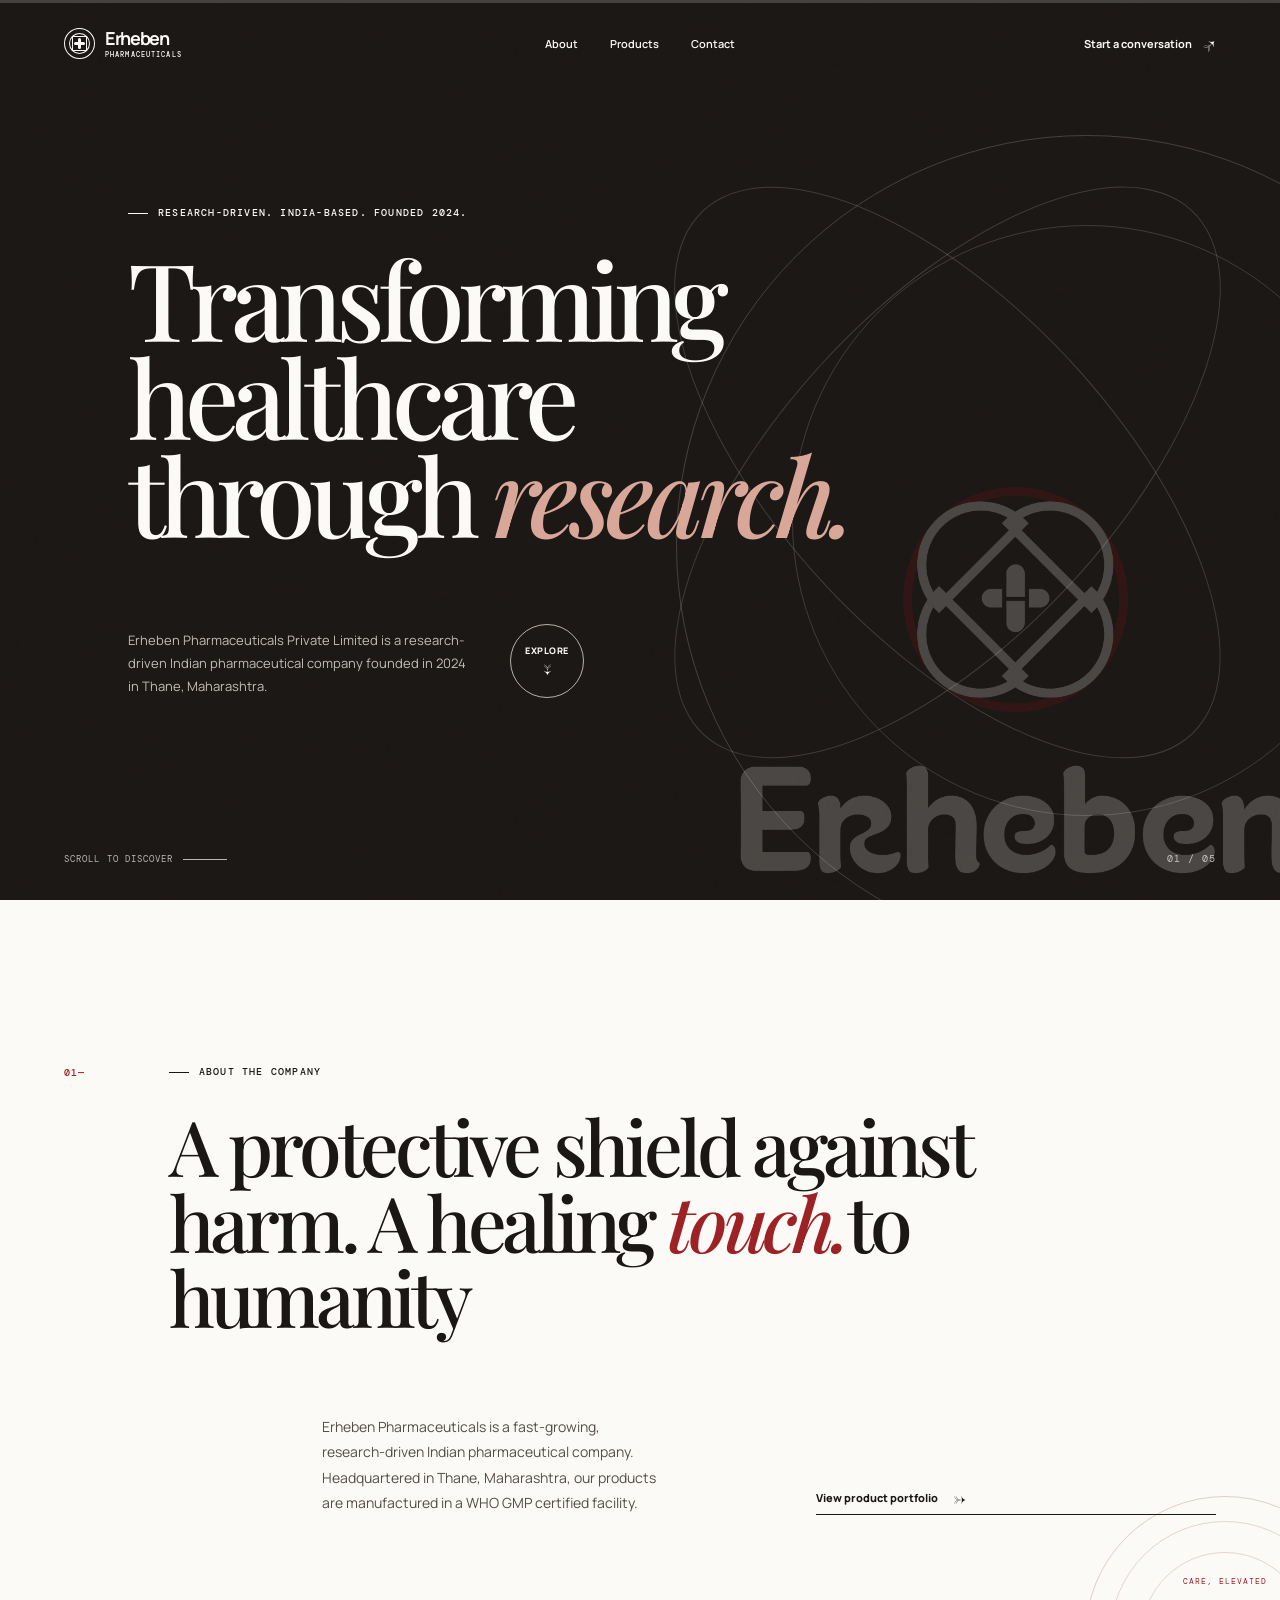
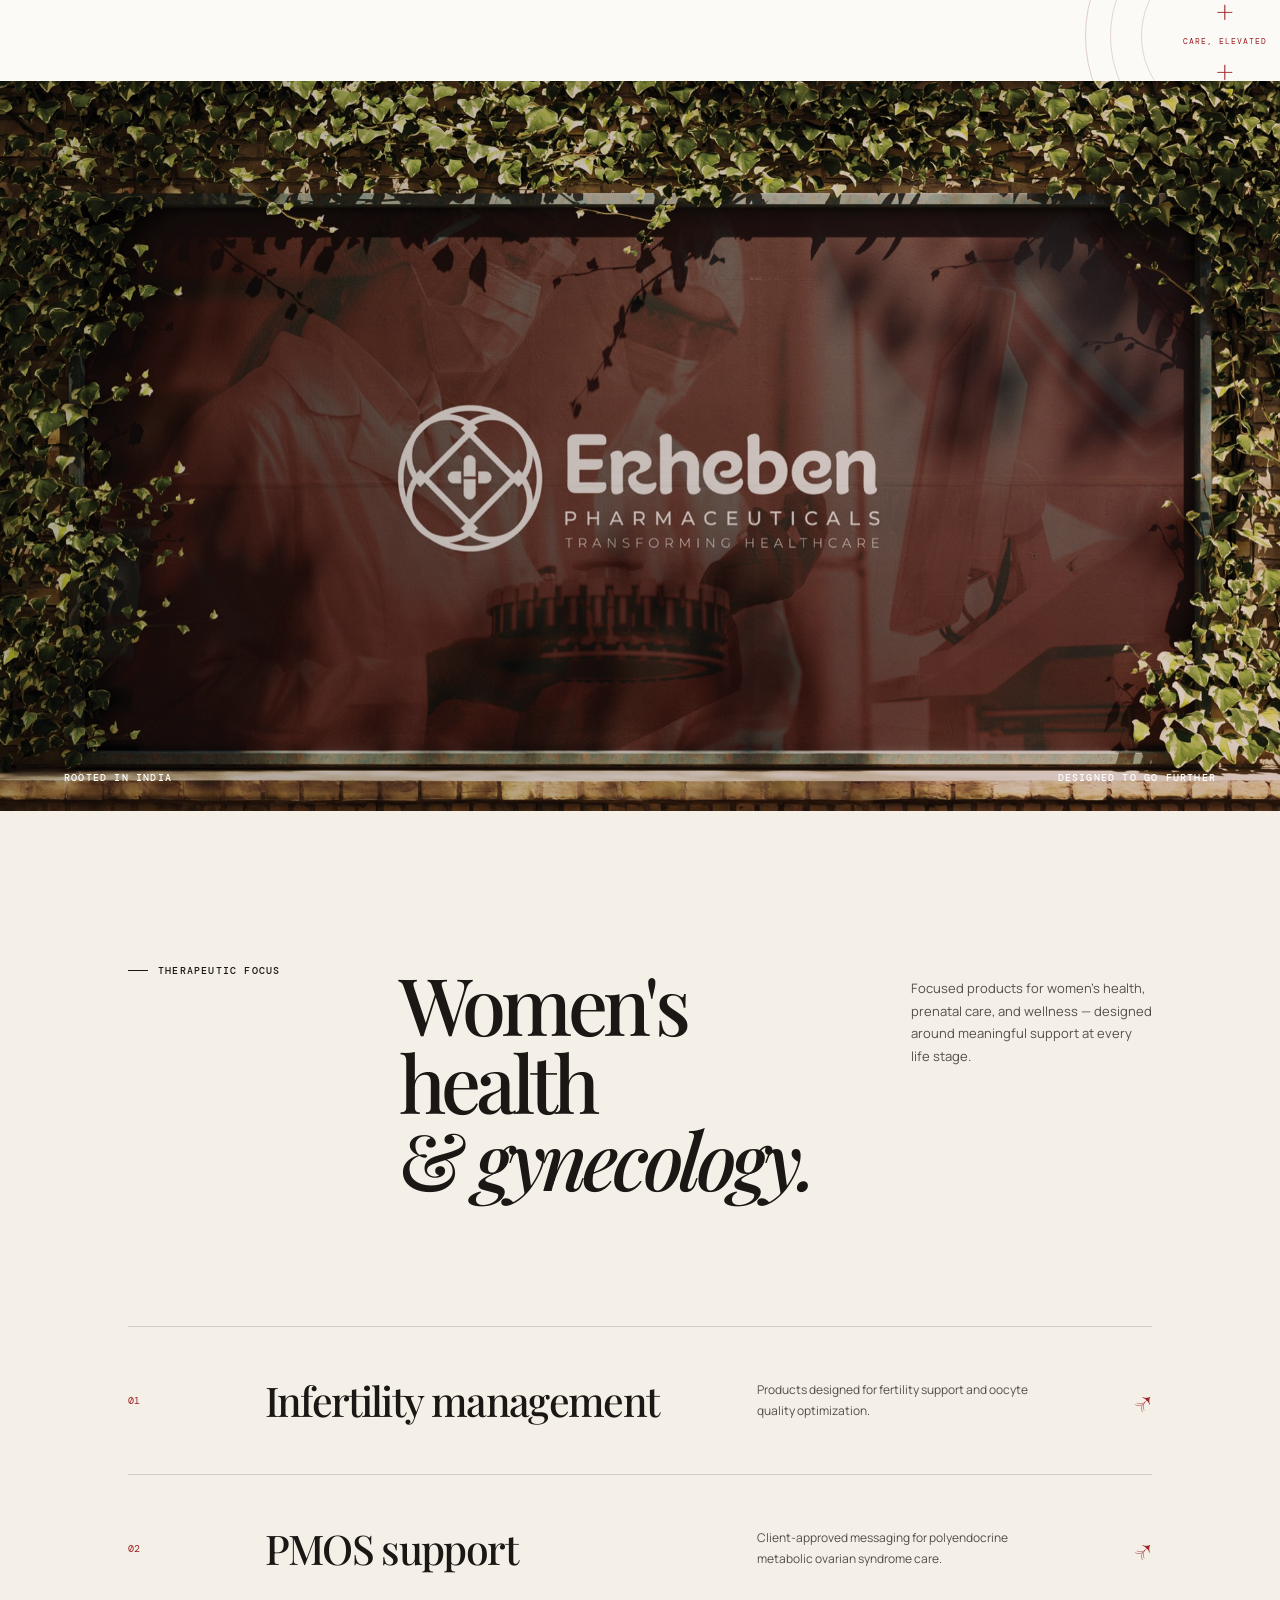
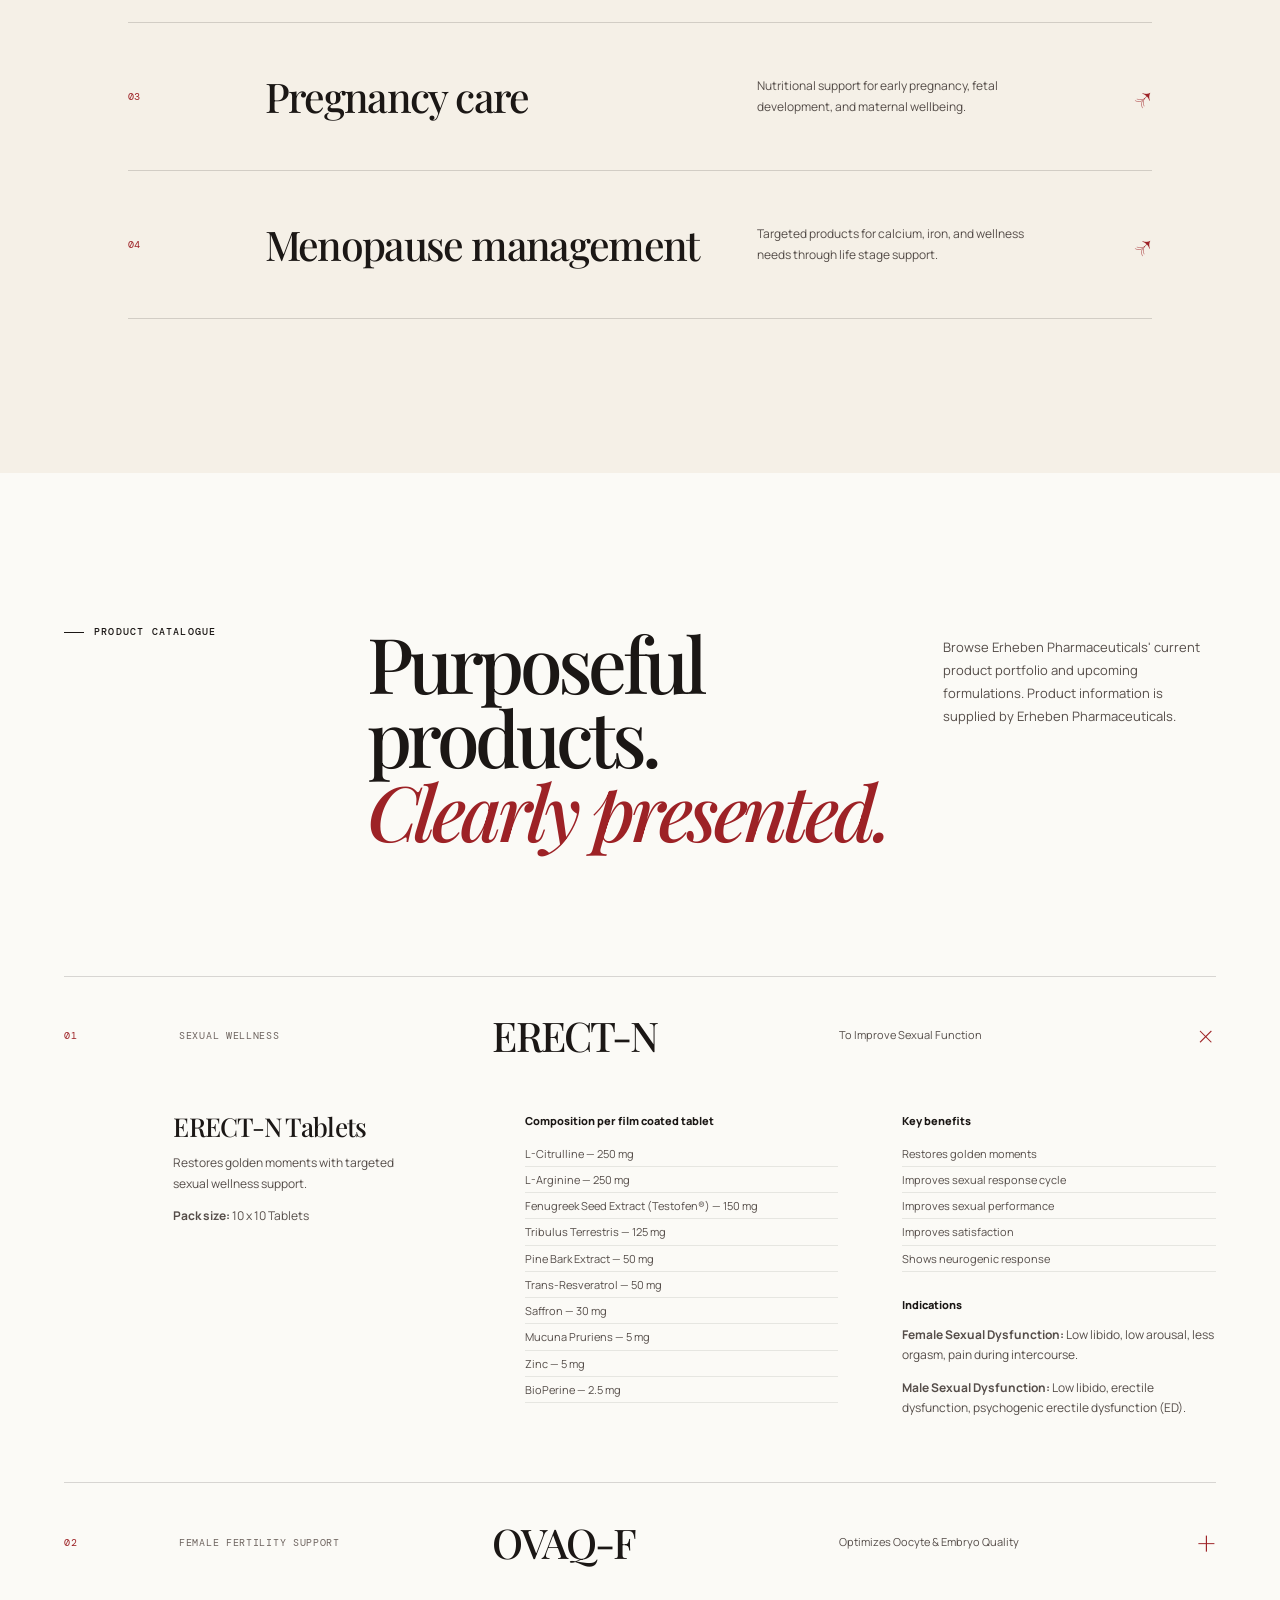
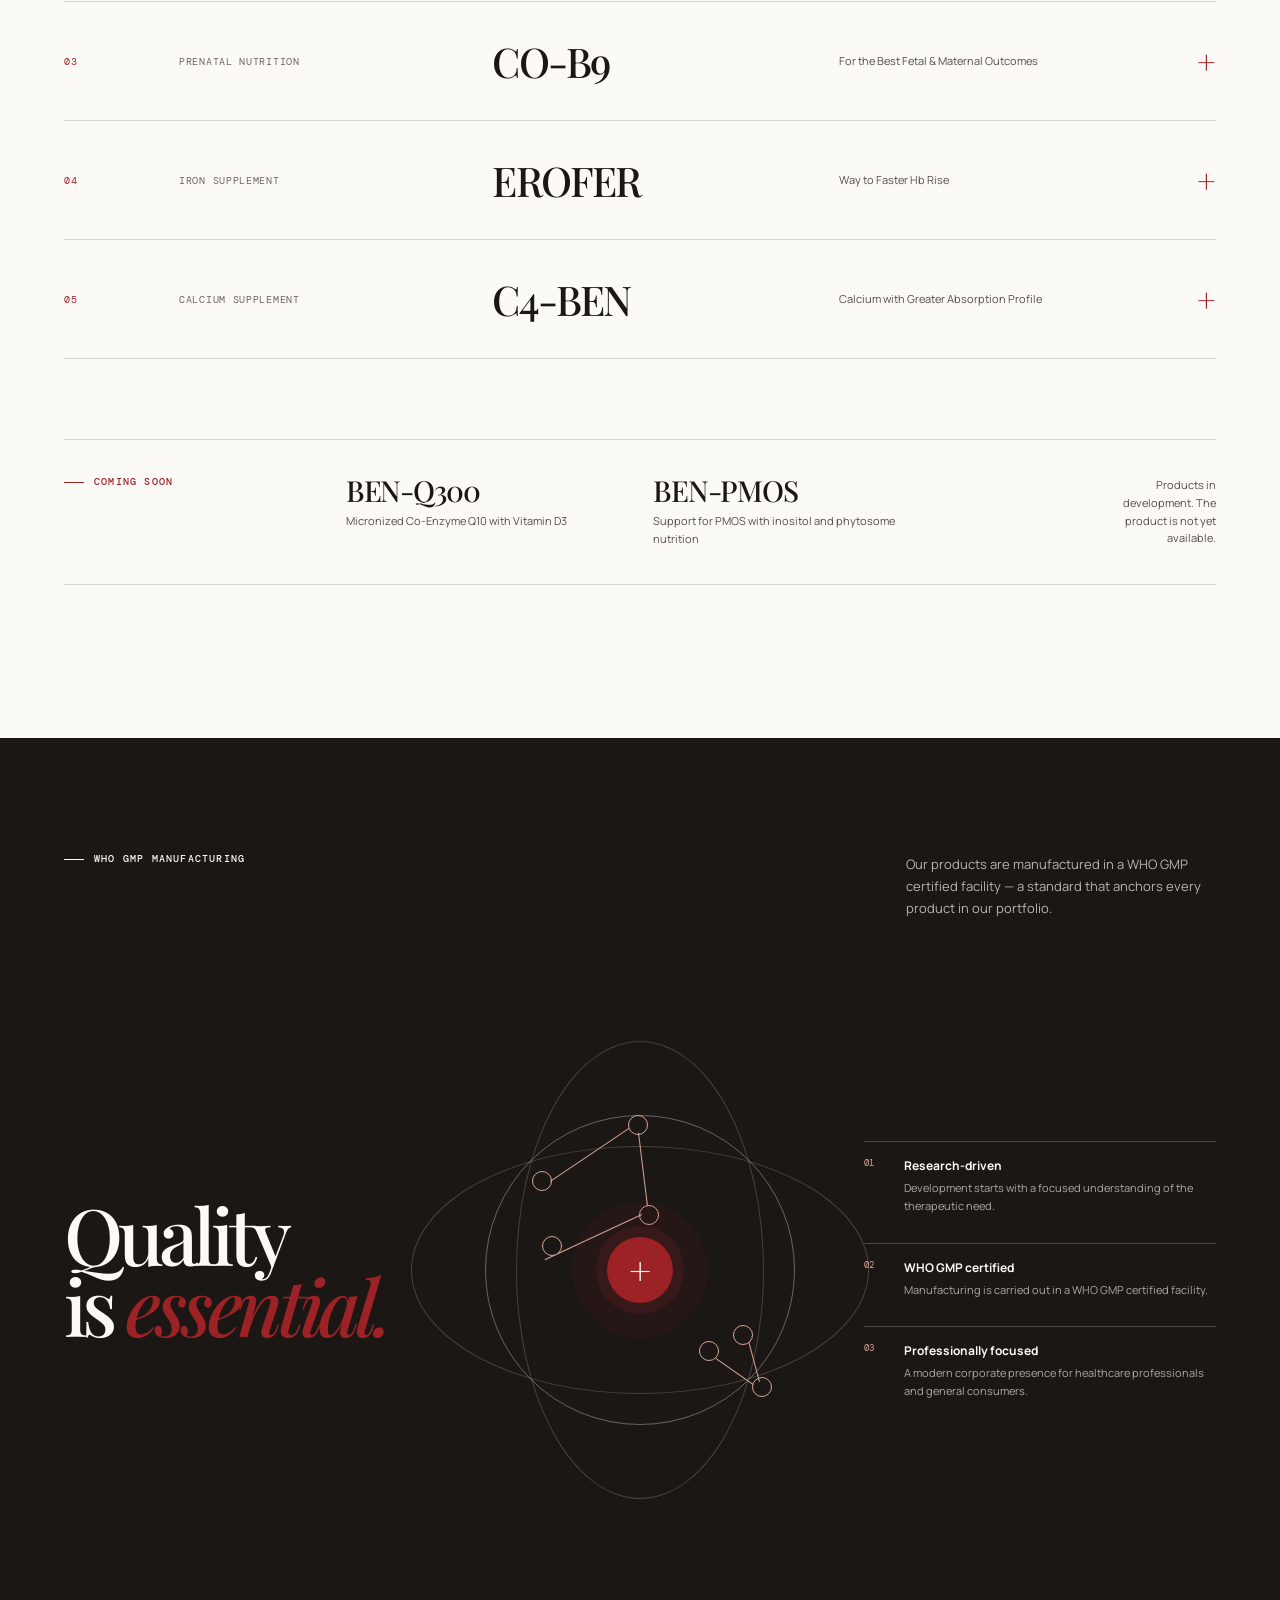
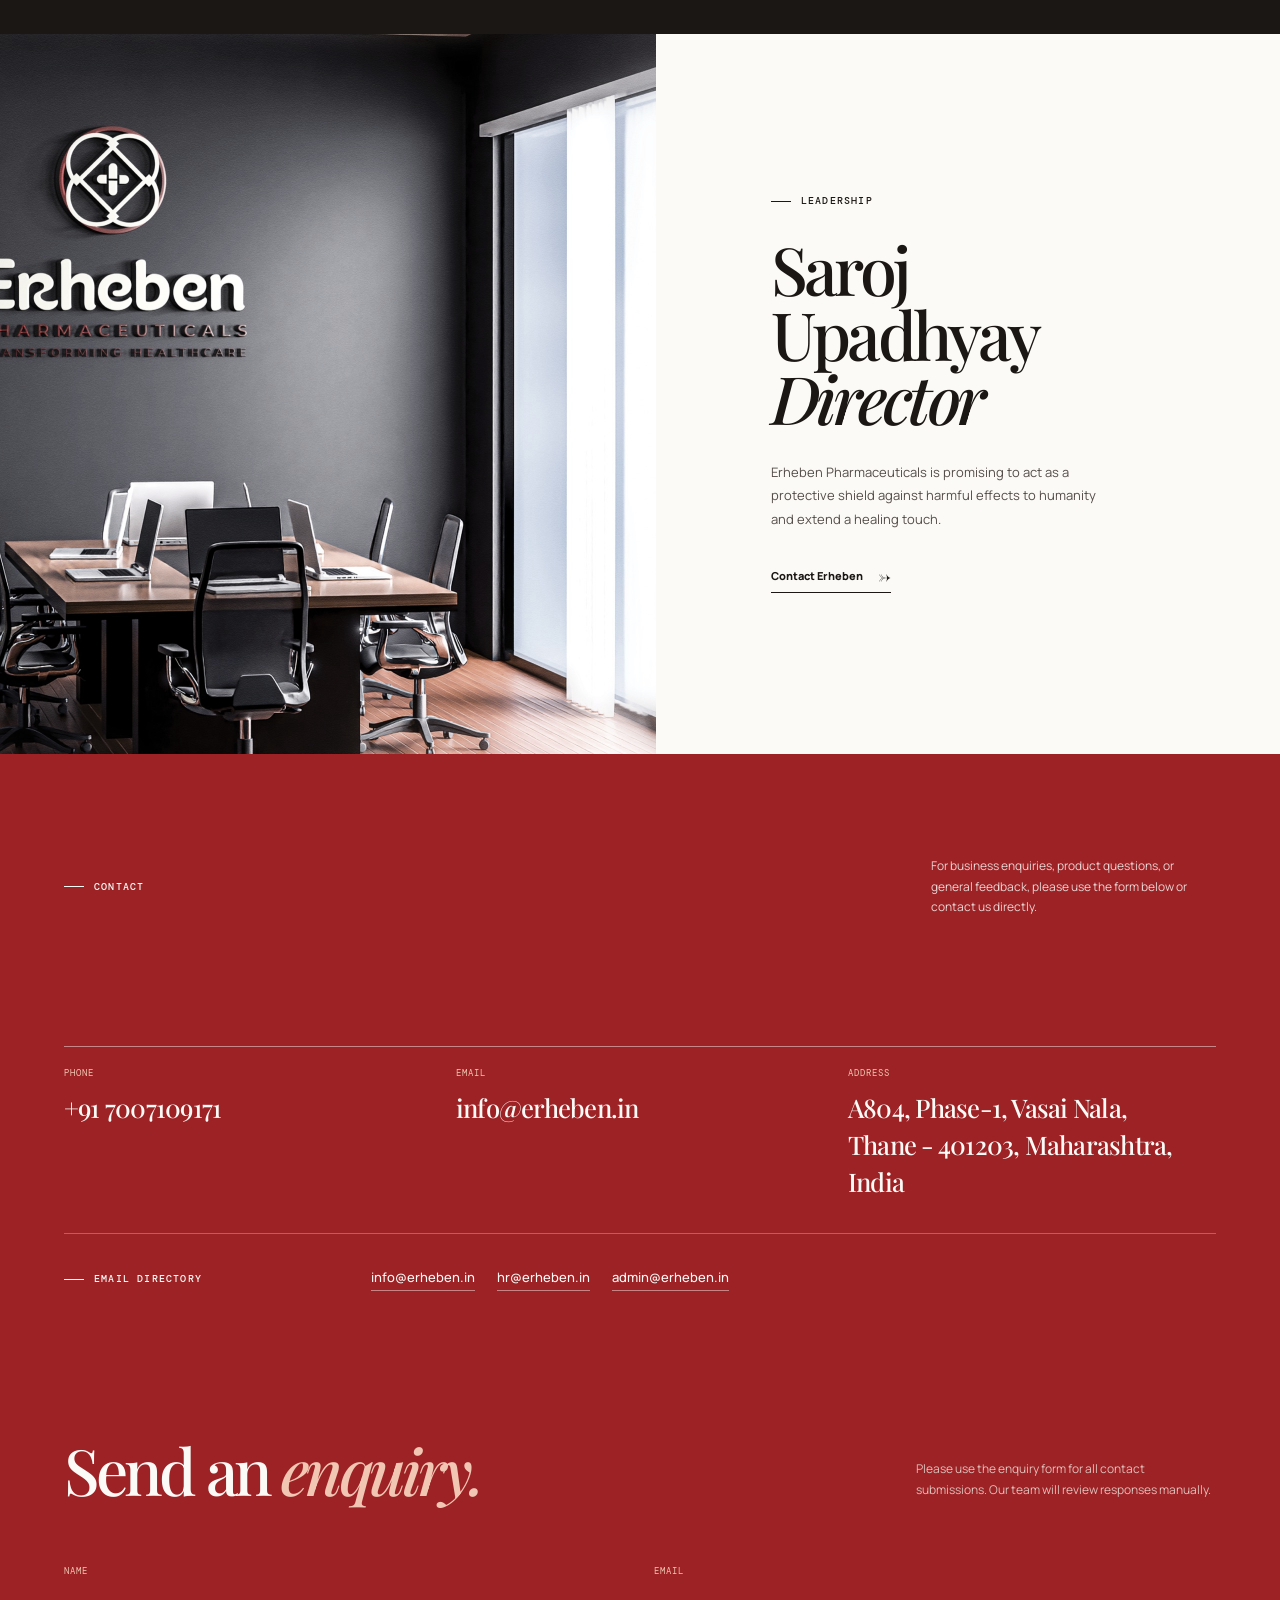
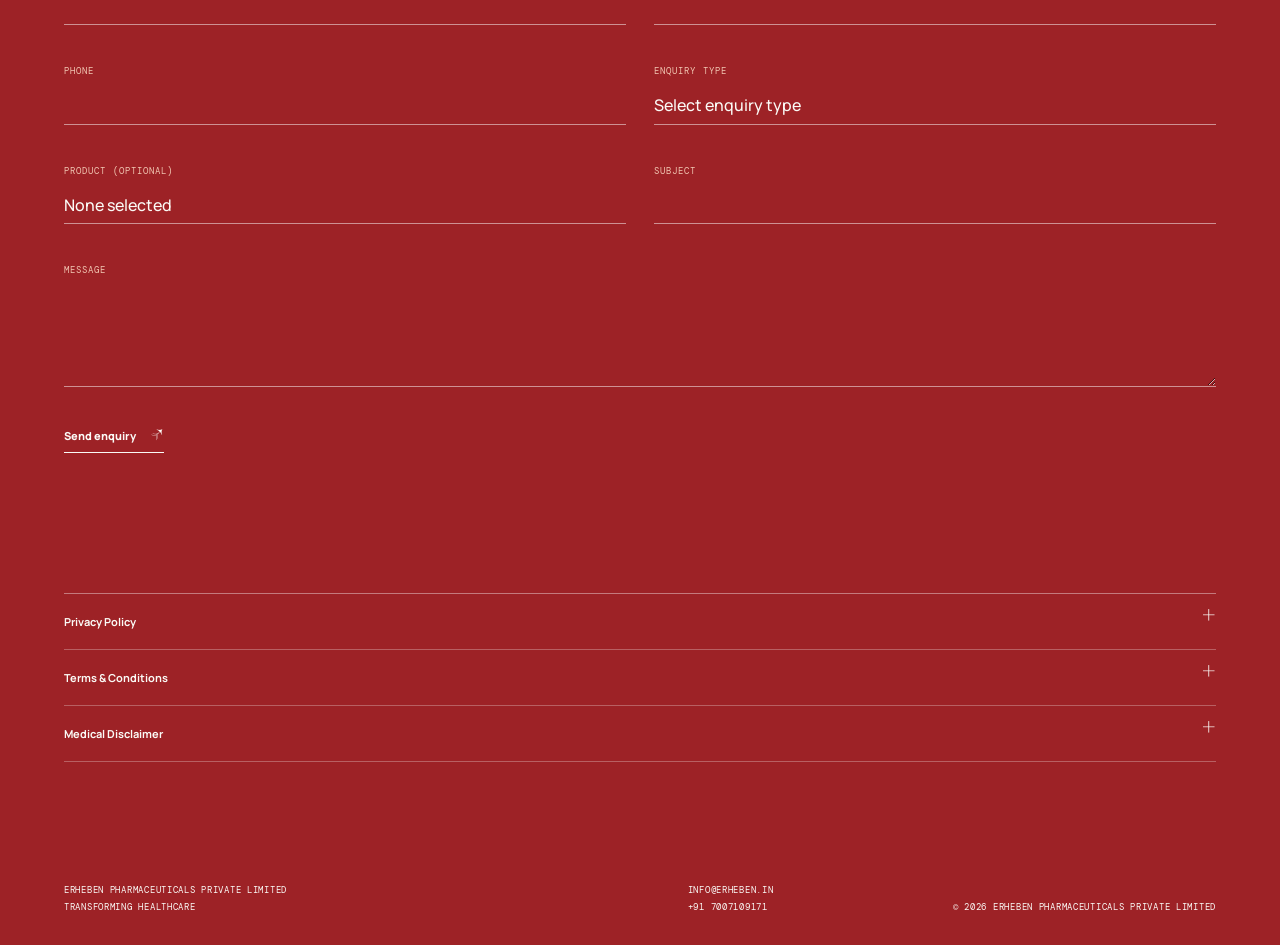
==== commit dff34713: "Update index.html" ====
--- a/index.html
+++ b/index.html
@@ -54,7 +54,7 @@
         <div class="section-number reveal">01—</div>
         <div class="statement-copy">
           <p class="eyebrow reveal"><span></span> About the company</p>
-          <h2 class="reveal">A protective shield against harm. A healing <i>touch.</i></h2>
+          <h2 class="reveal">A protective shield against harm. A healing <i>touch.</i>to humanity</h2>
           <div class="statement-detail reveal">
             <p>Erheben Pharmaceuticals is a fast-growing, research-driven Indian pharmaceutical company. Headquartered in Thane, Maharashtra, our products are manufactured in a WHO GMP certified facility.</p>
             <a class="text-link" href="#products">View product portfolio <span>→</span></a>
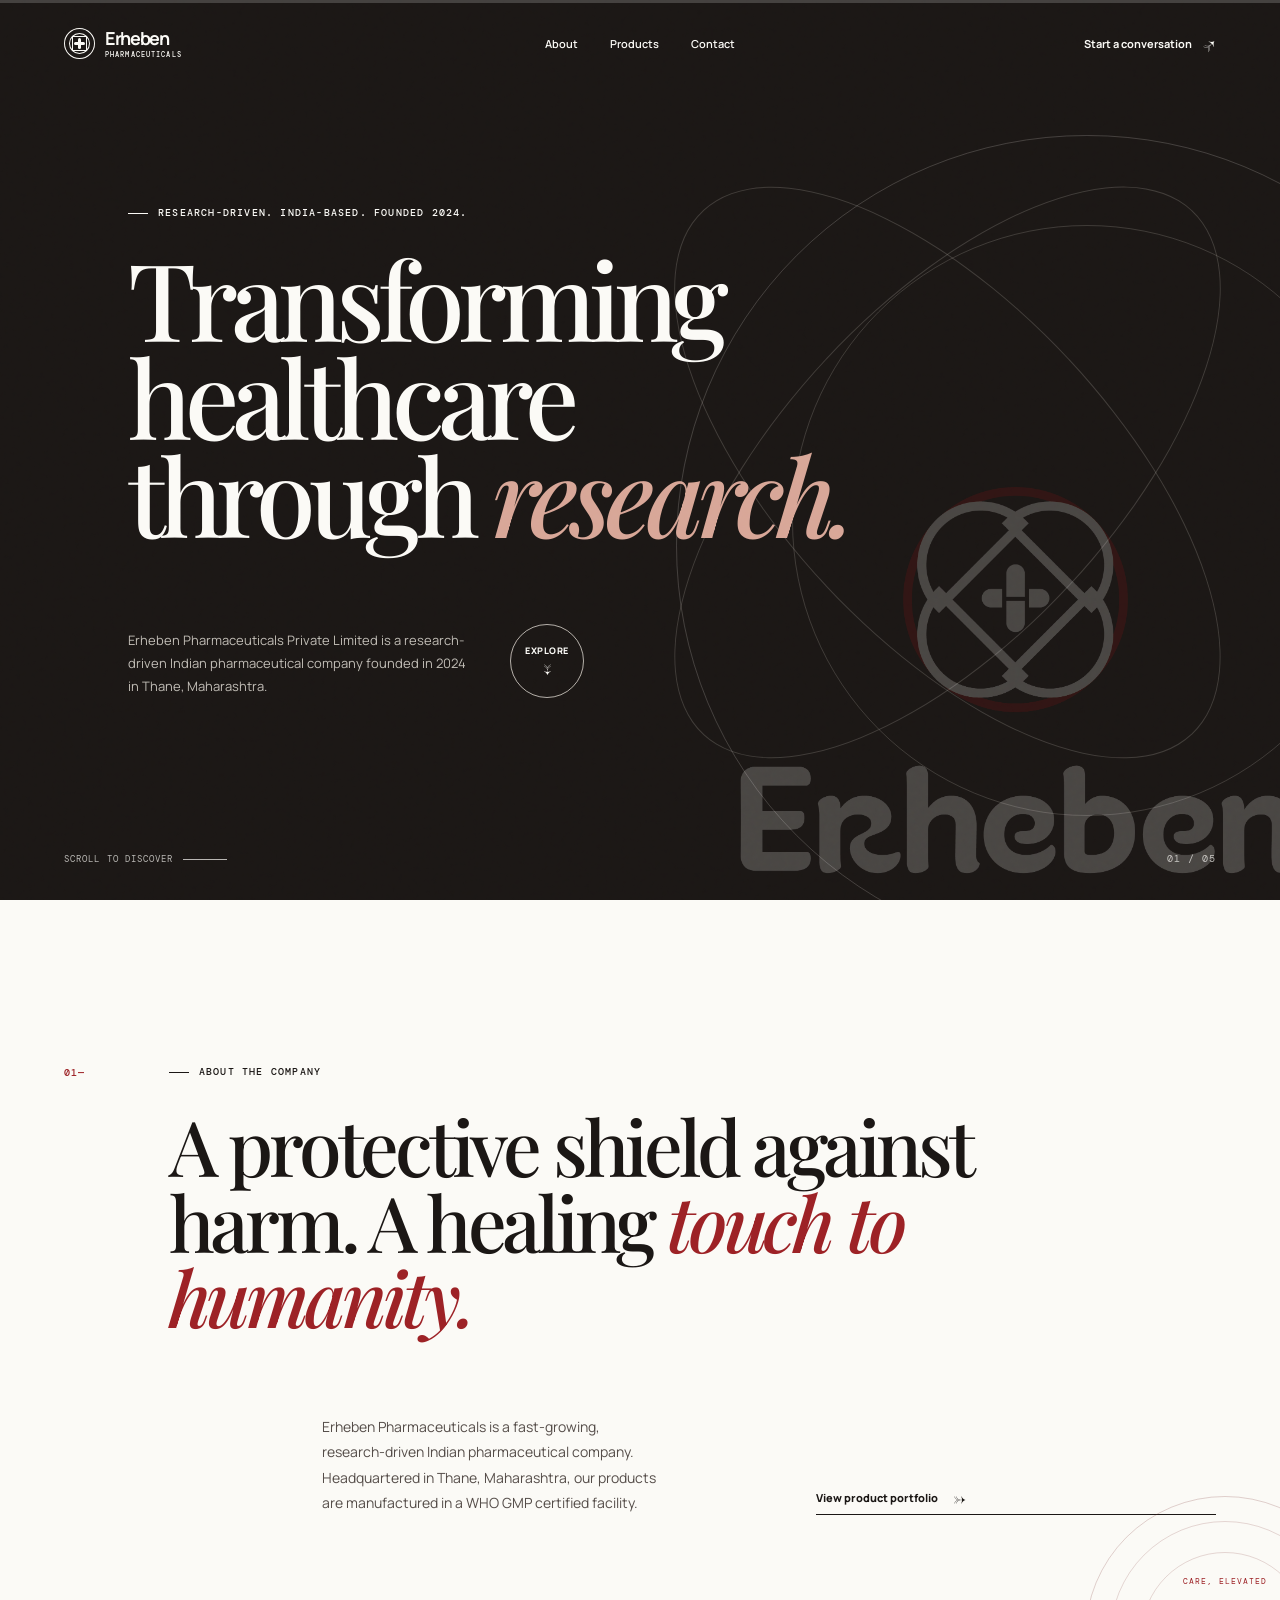
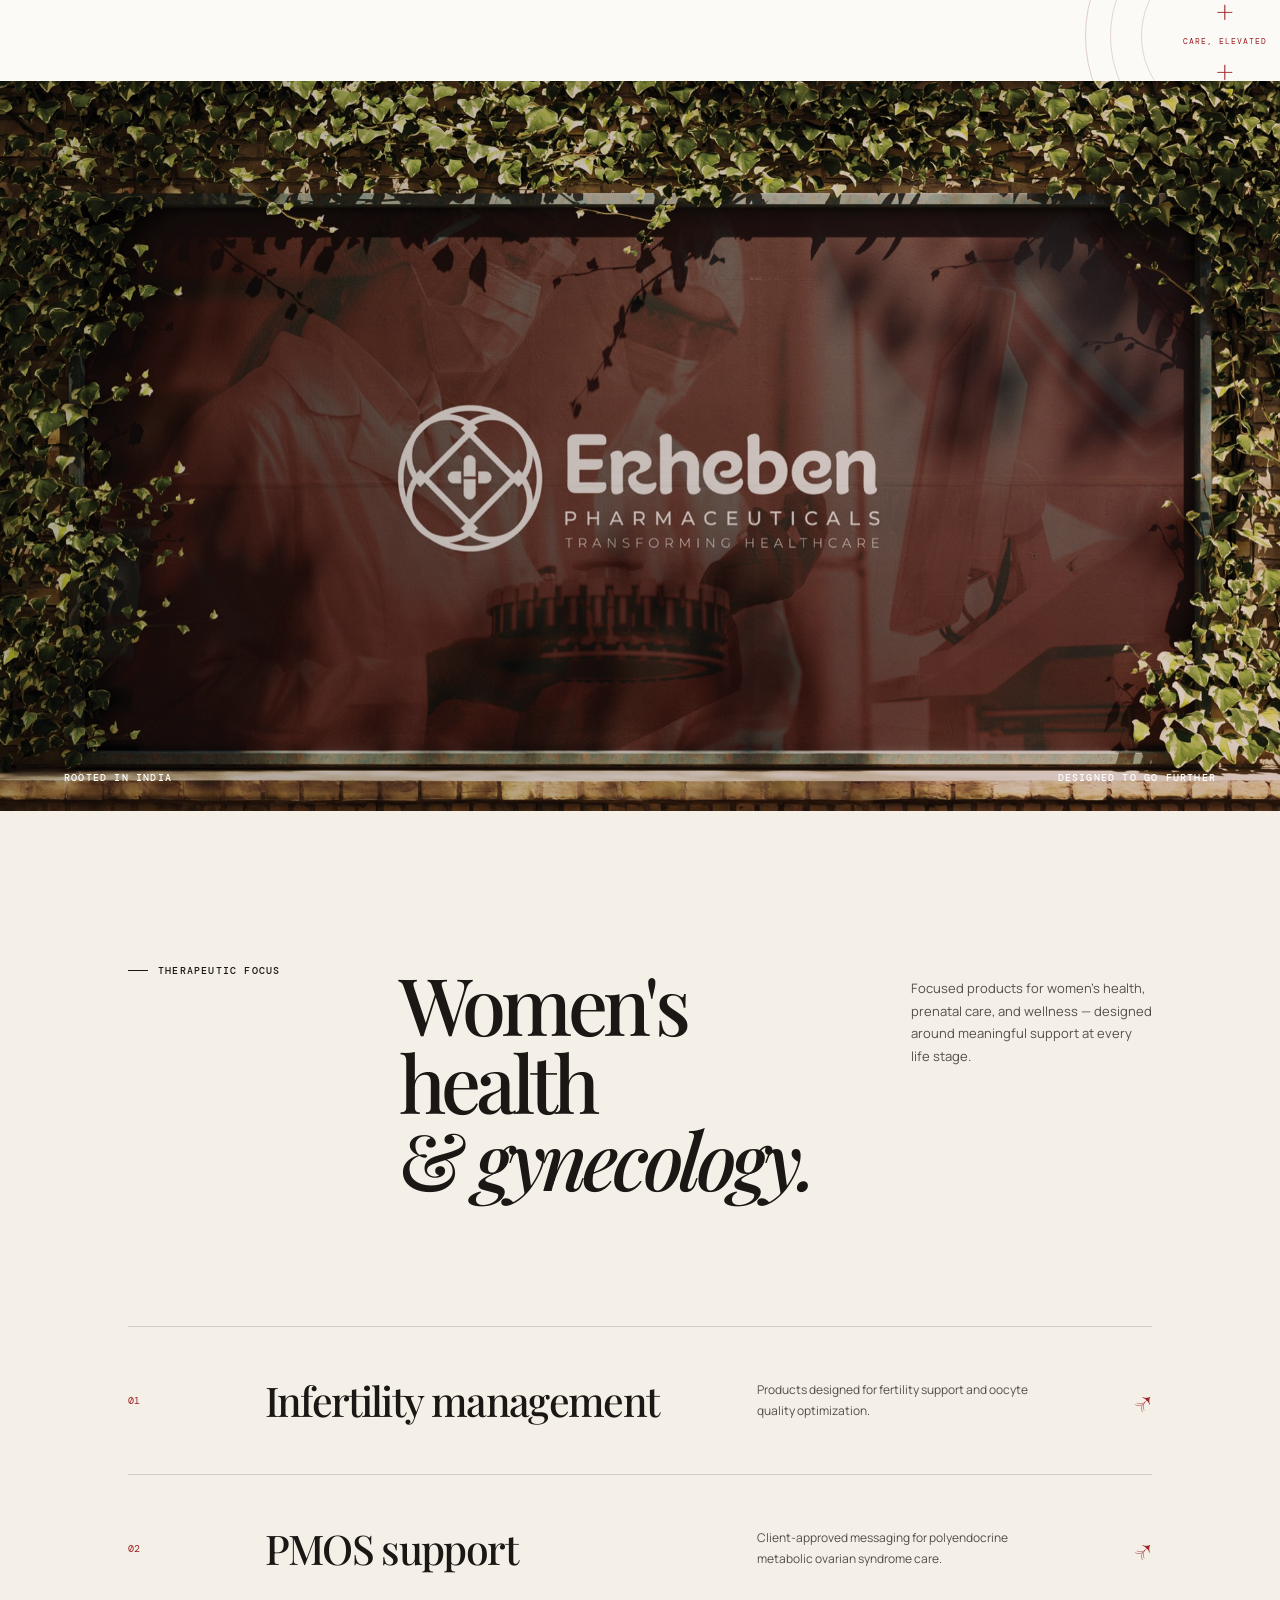
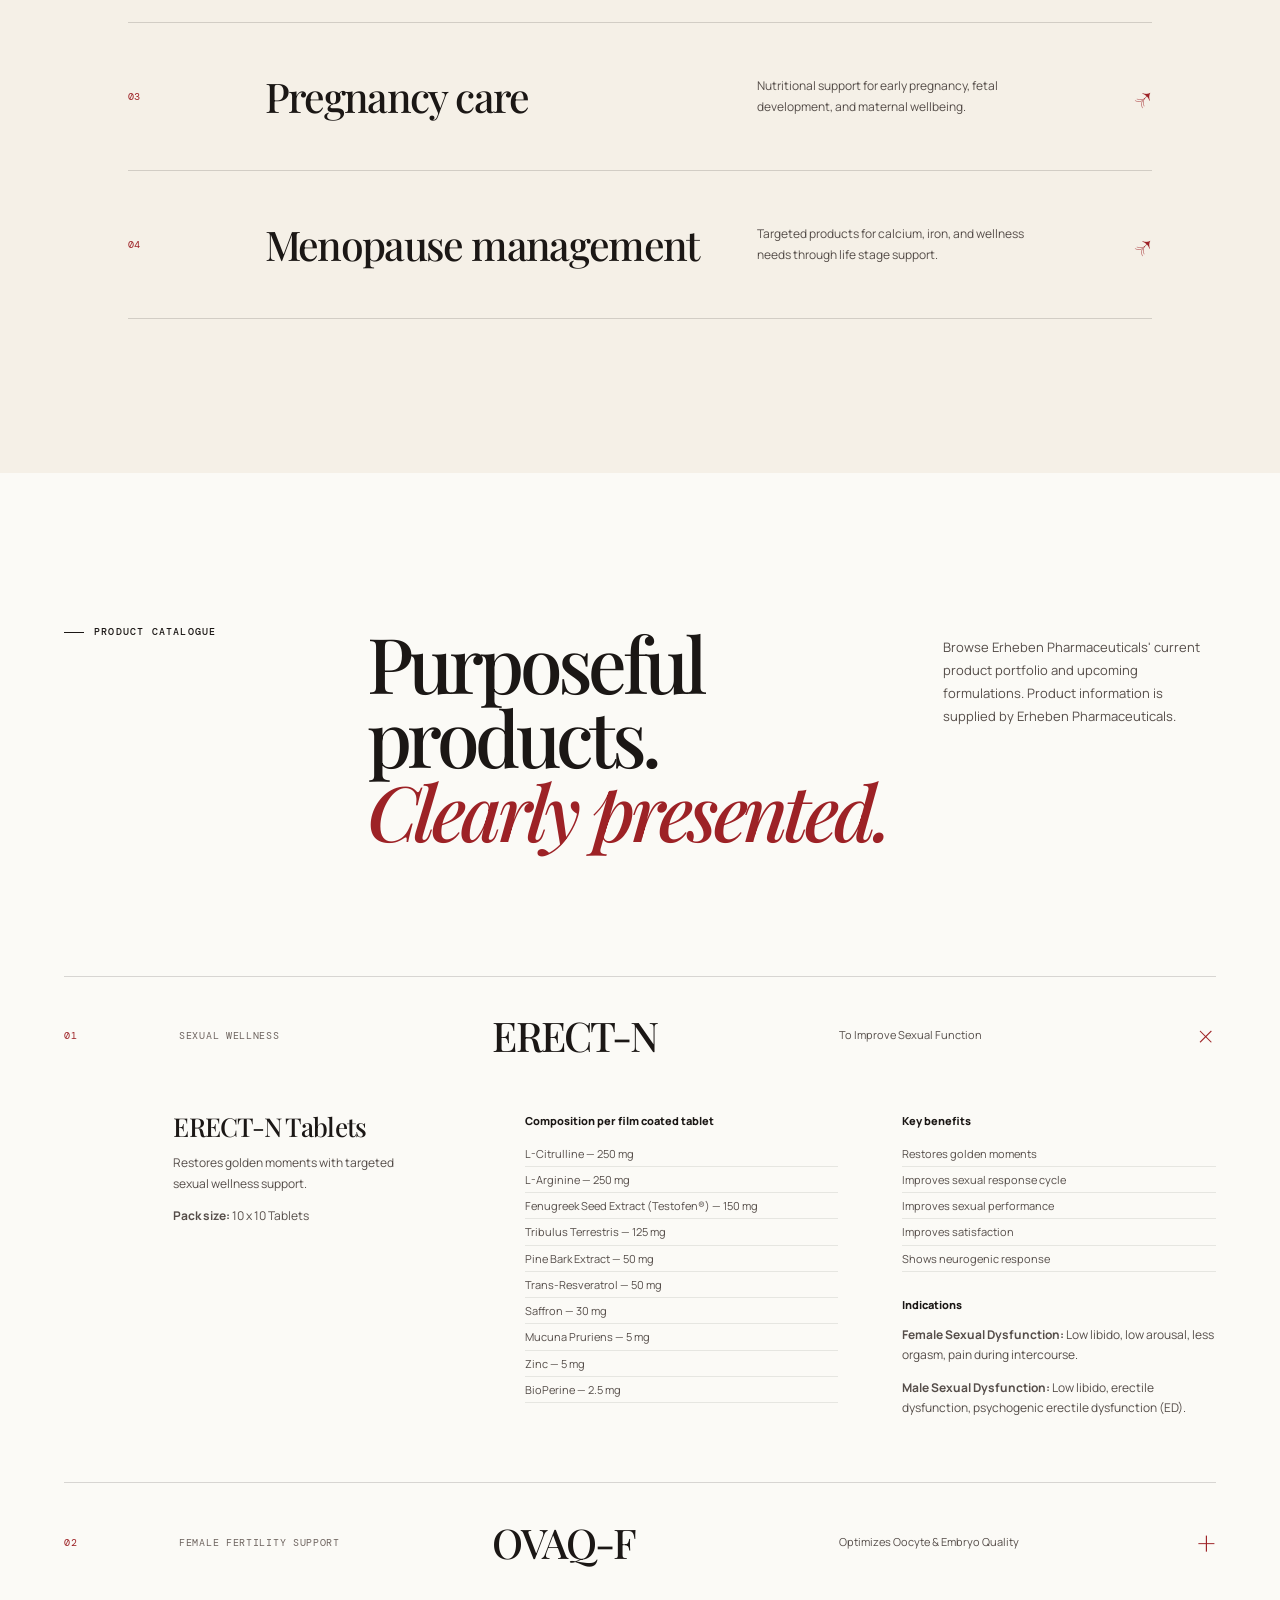
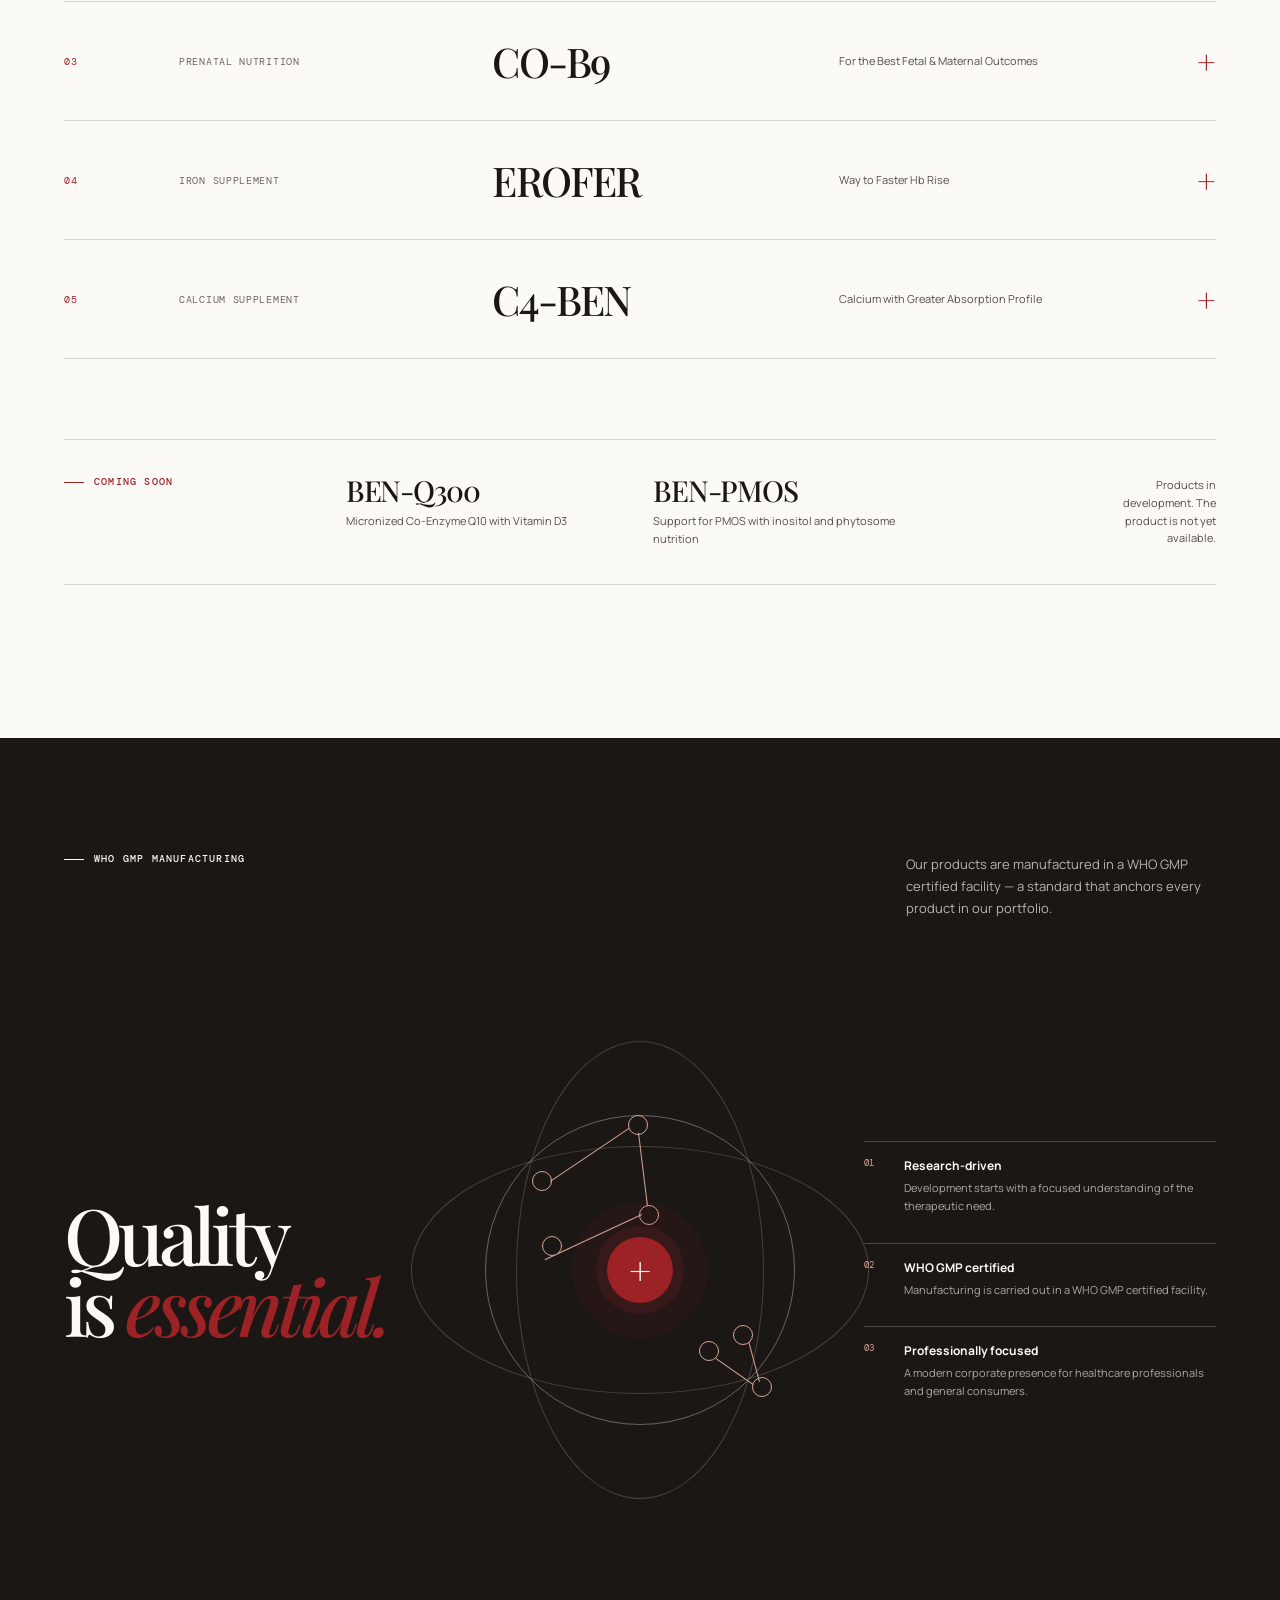
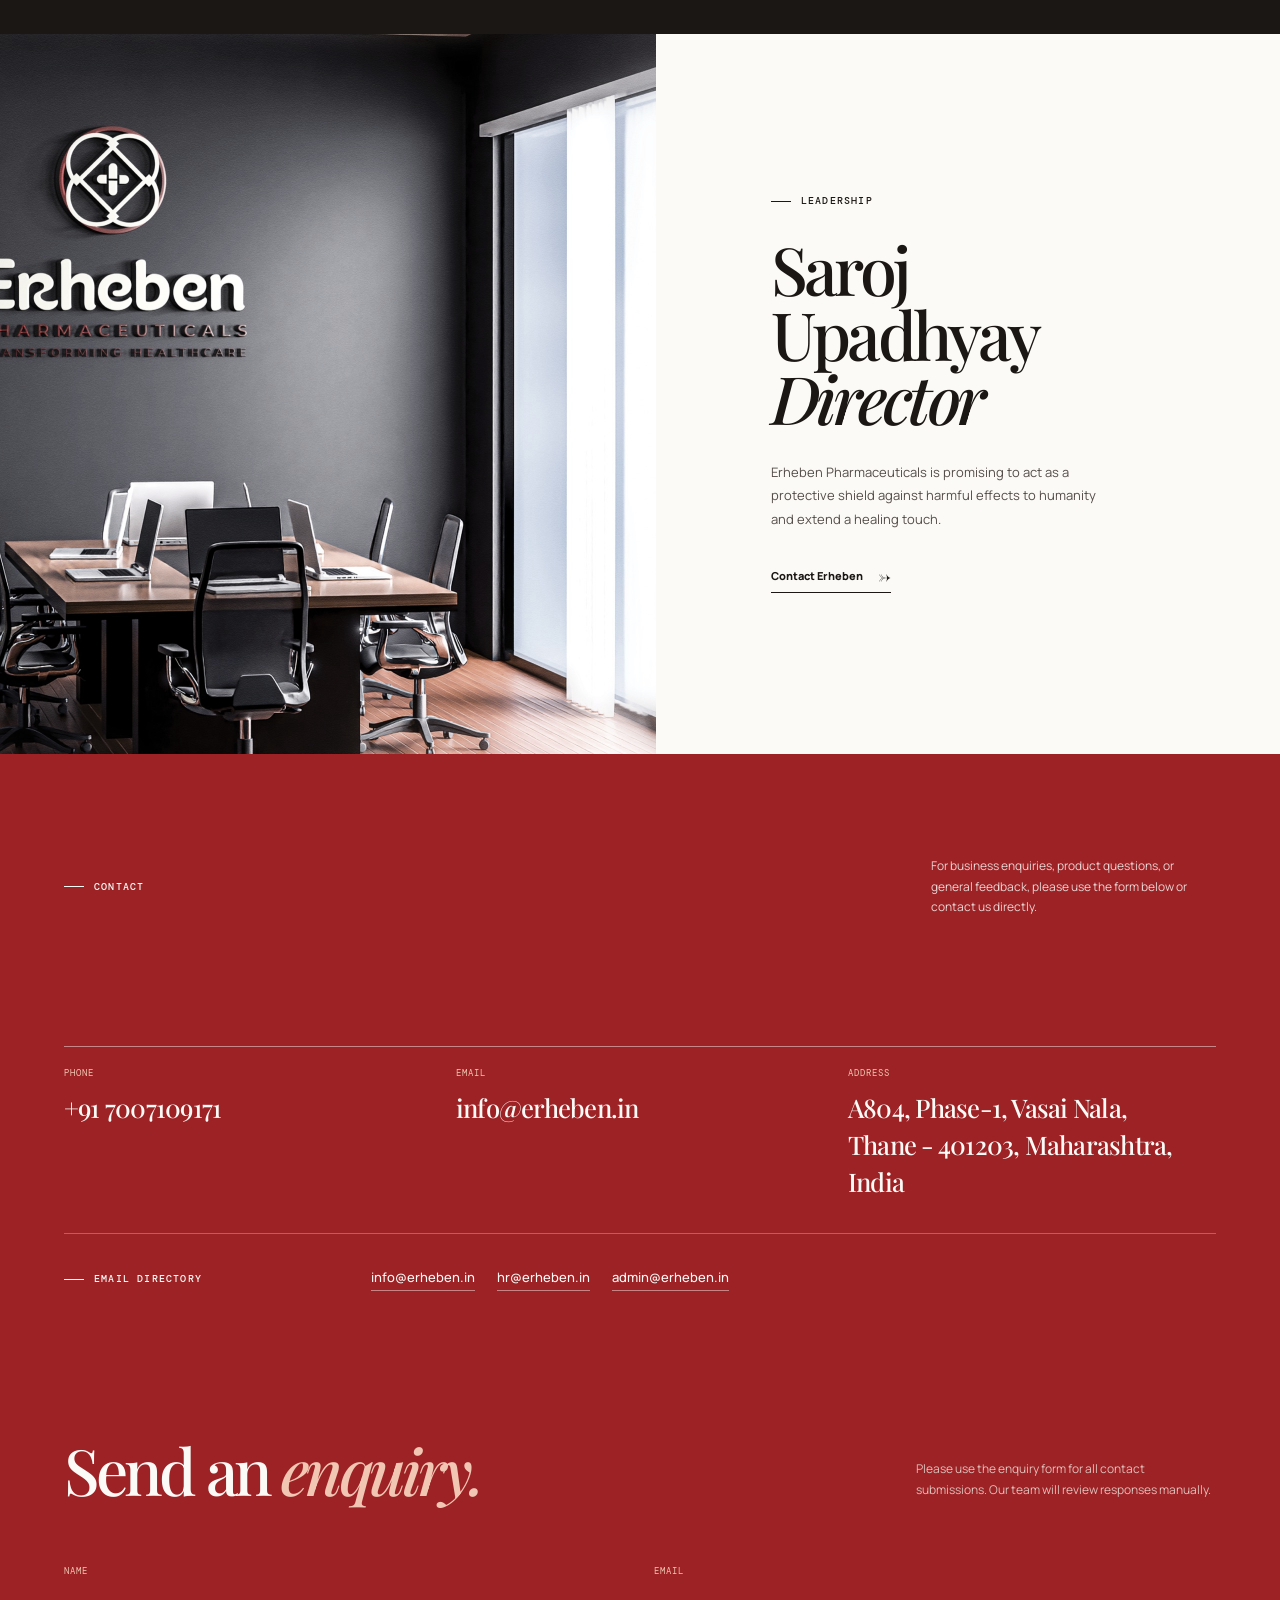
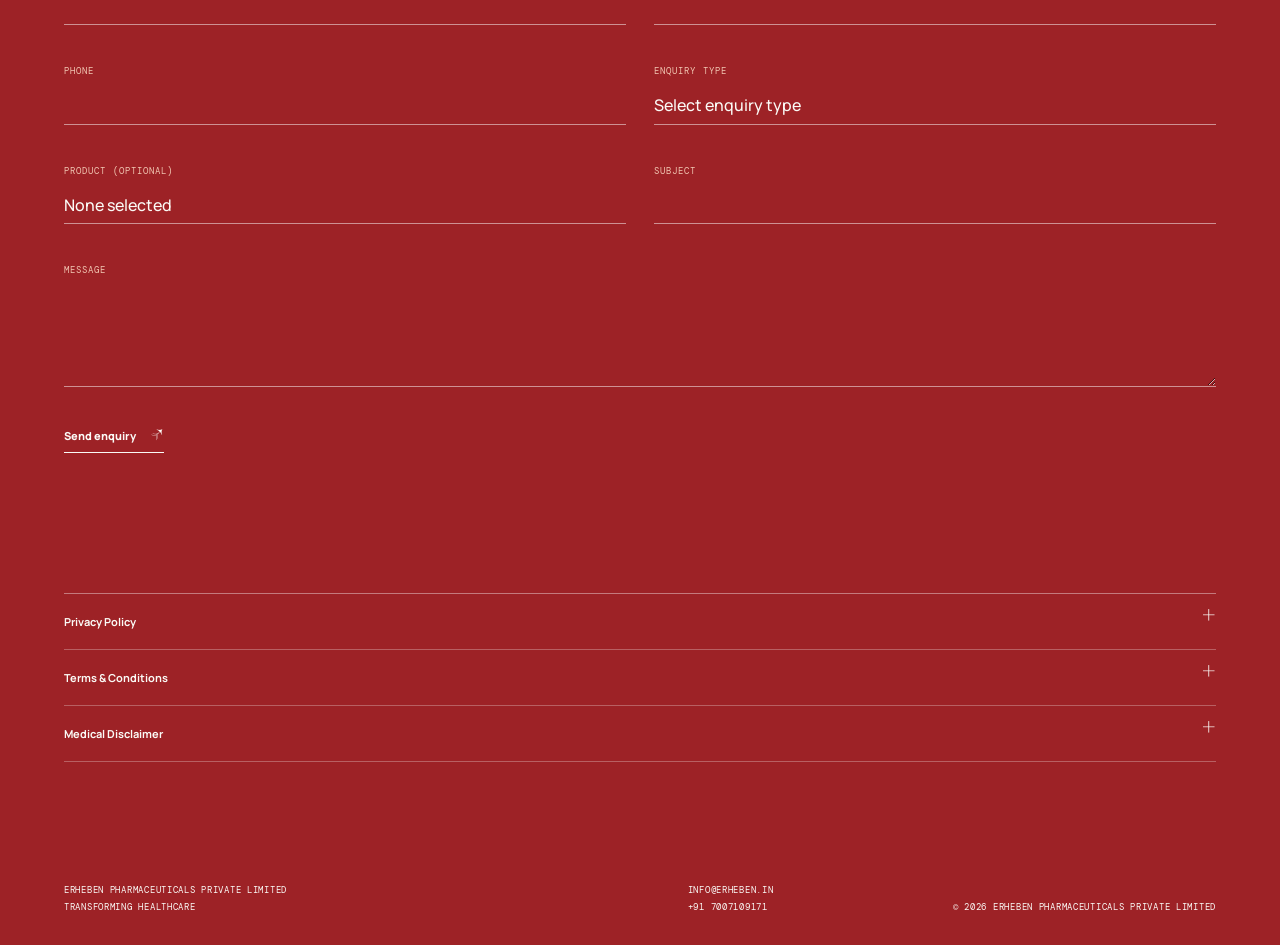
==== commit 7fc77f03: "Update index.html" ====
--- a/index.html
+++ b/index.html
@@ -54,7 +54,7 @@
         <div class="section-number reveal">01—</div>
         <div class="statement-copy">
           <p class="eyebrow reveal"><span></span> About the company</p>
-          <h2 class="reveal">A protective shield against harm. A healing <i>touch.</i>to humanity</h2>
+          <h2 class="reveal">A protective shield against harm. A healing <i>touch to humanity.</i></h2>
           <div class="statement-detail reveal">
             <p>Erheben Pharmaceuticals is a fast-growing, research-driven Indian pharmaceutical company. Headquartered in Thane, Maharashtra, our products are manufactured in a WHO GMP certified facility.</p>
             <a class="text-link" href="#products">View product portfolio <span>→</span></a>
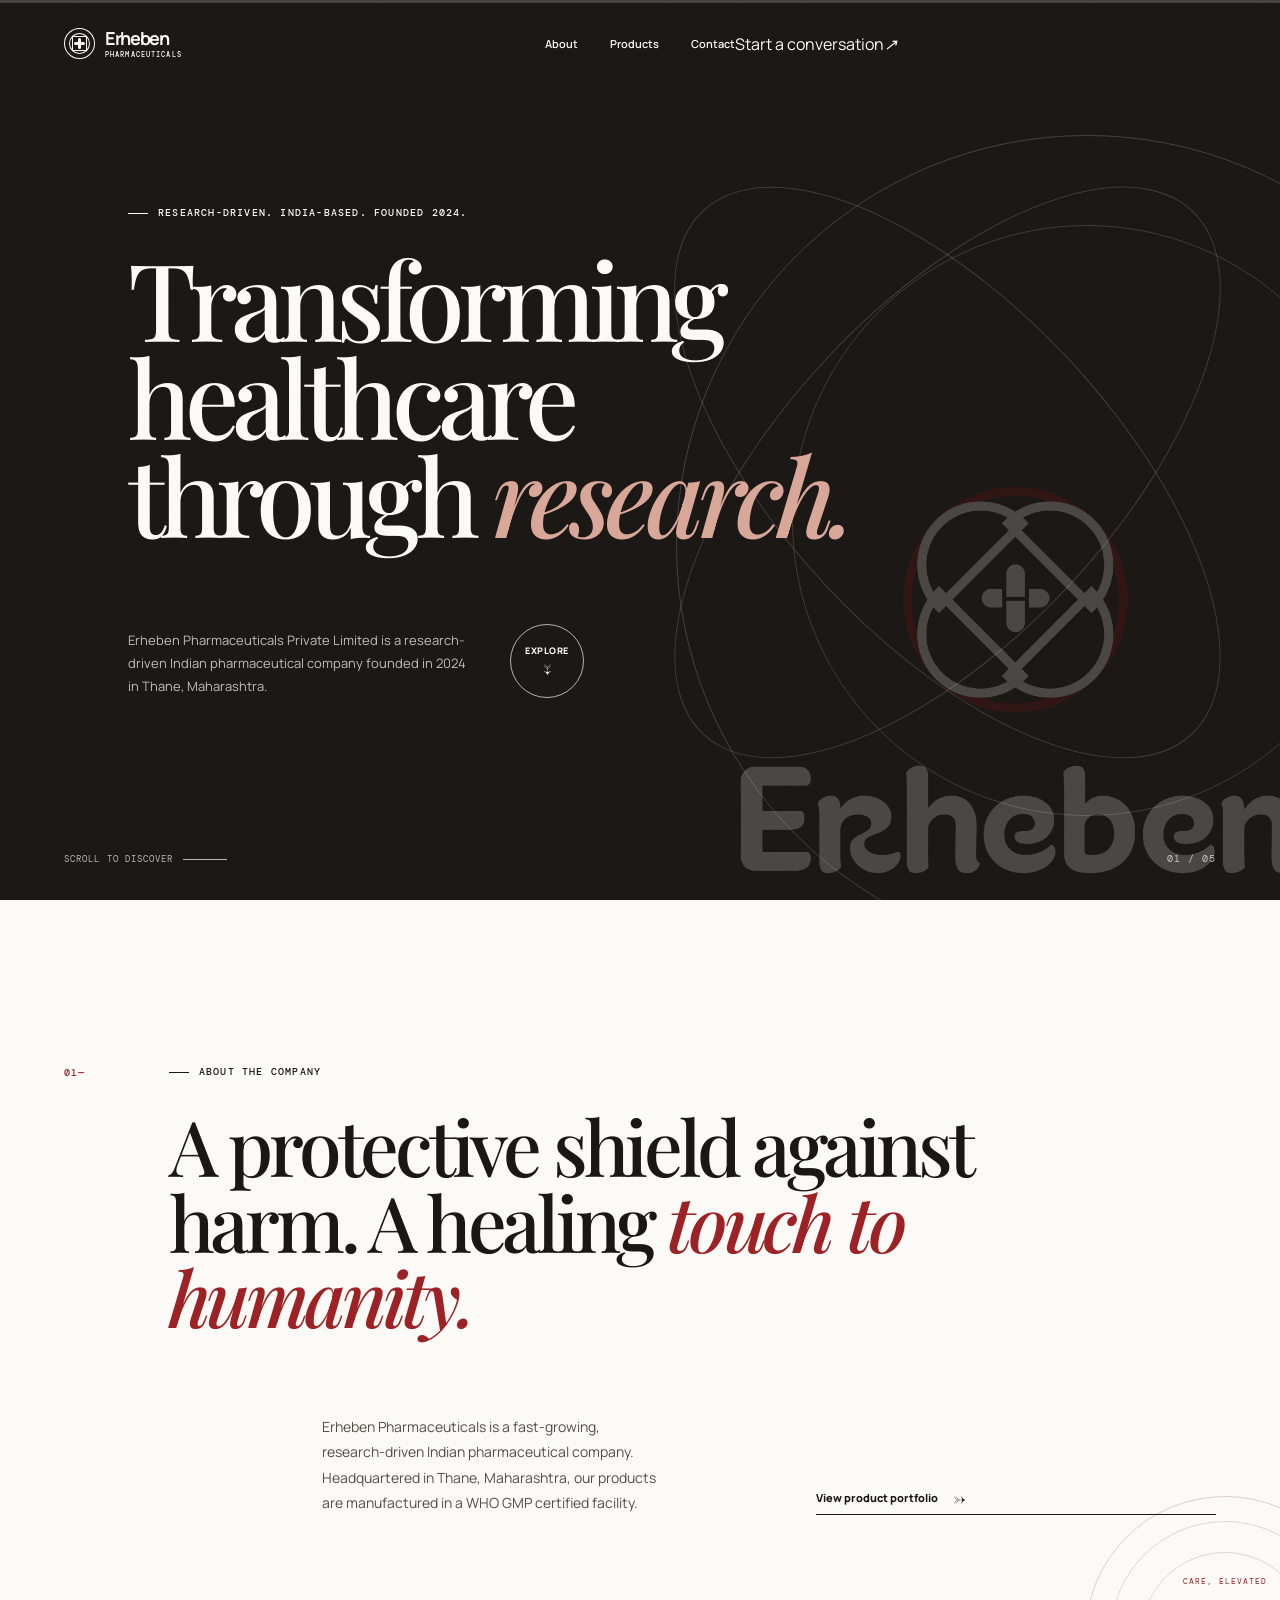
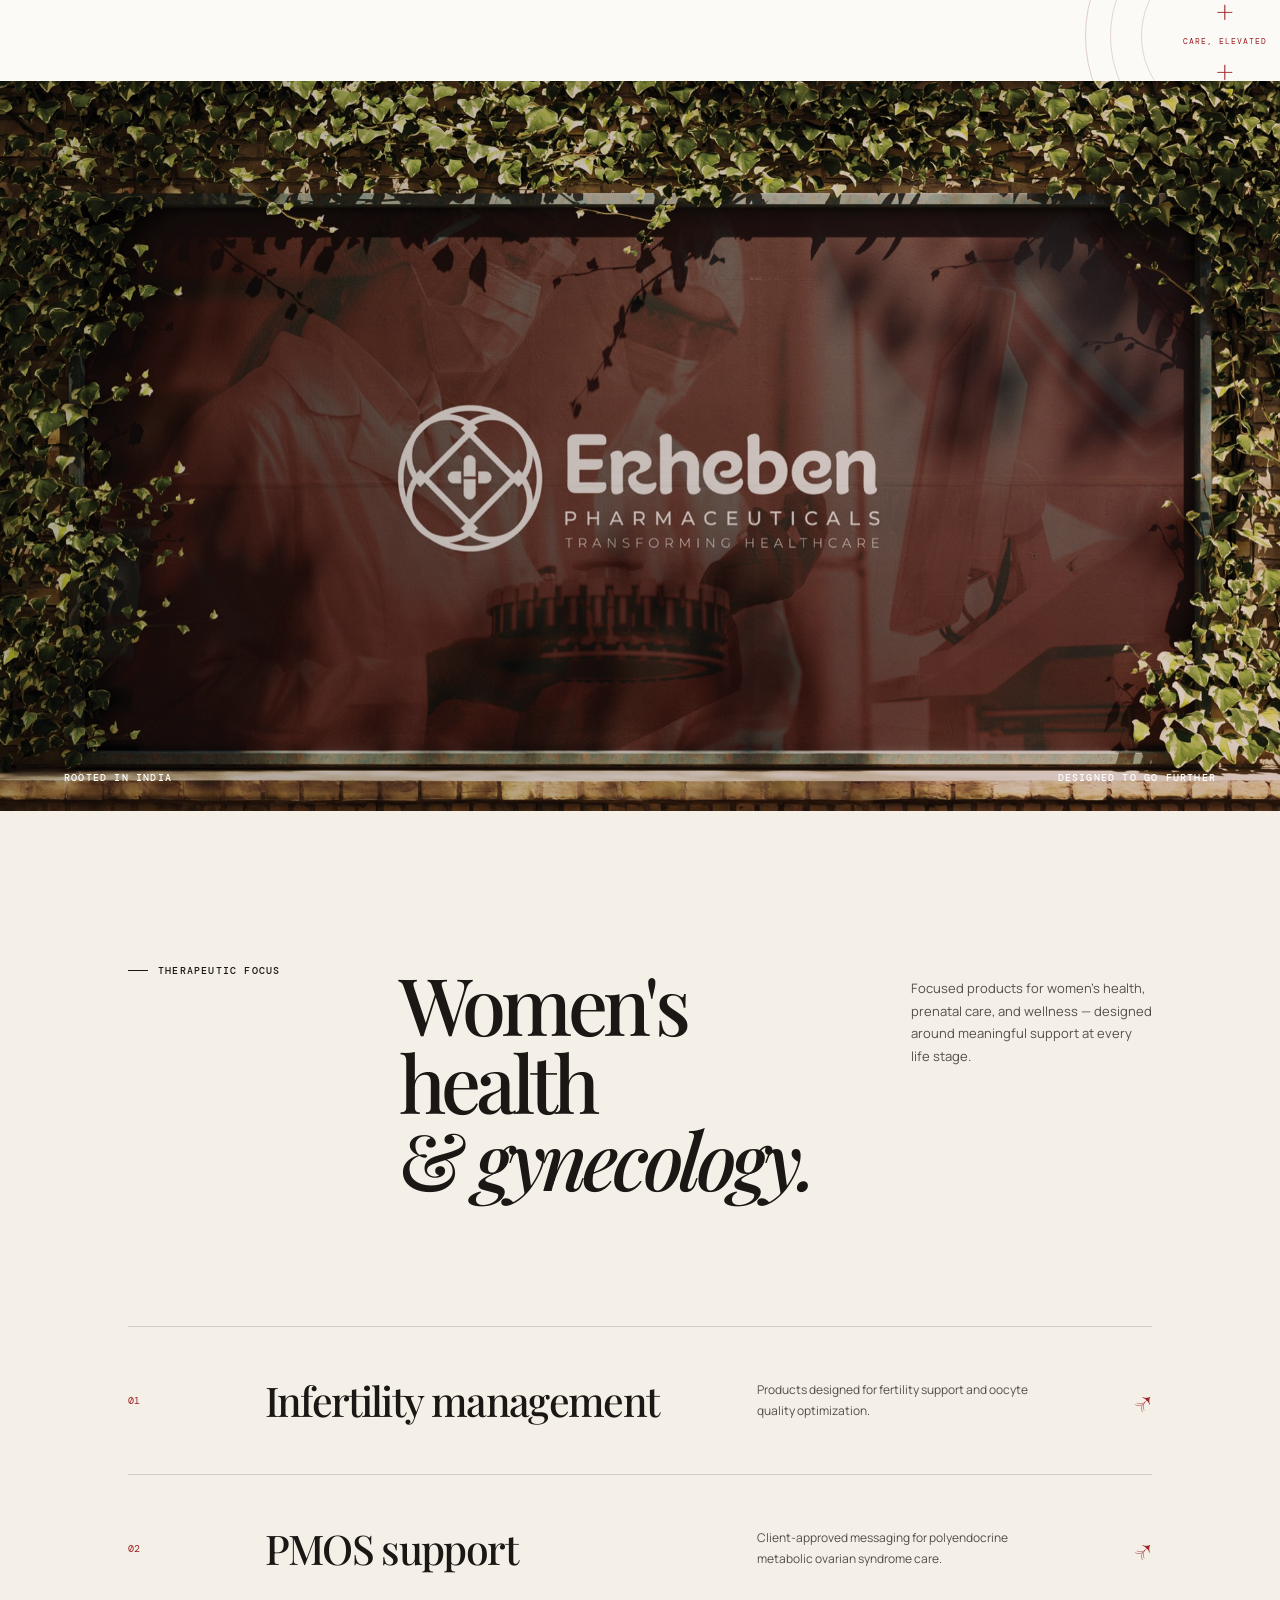
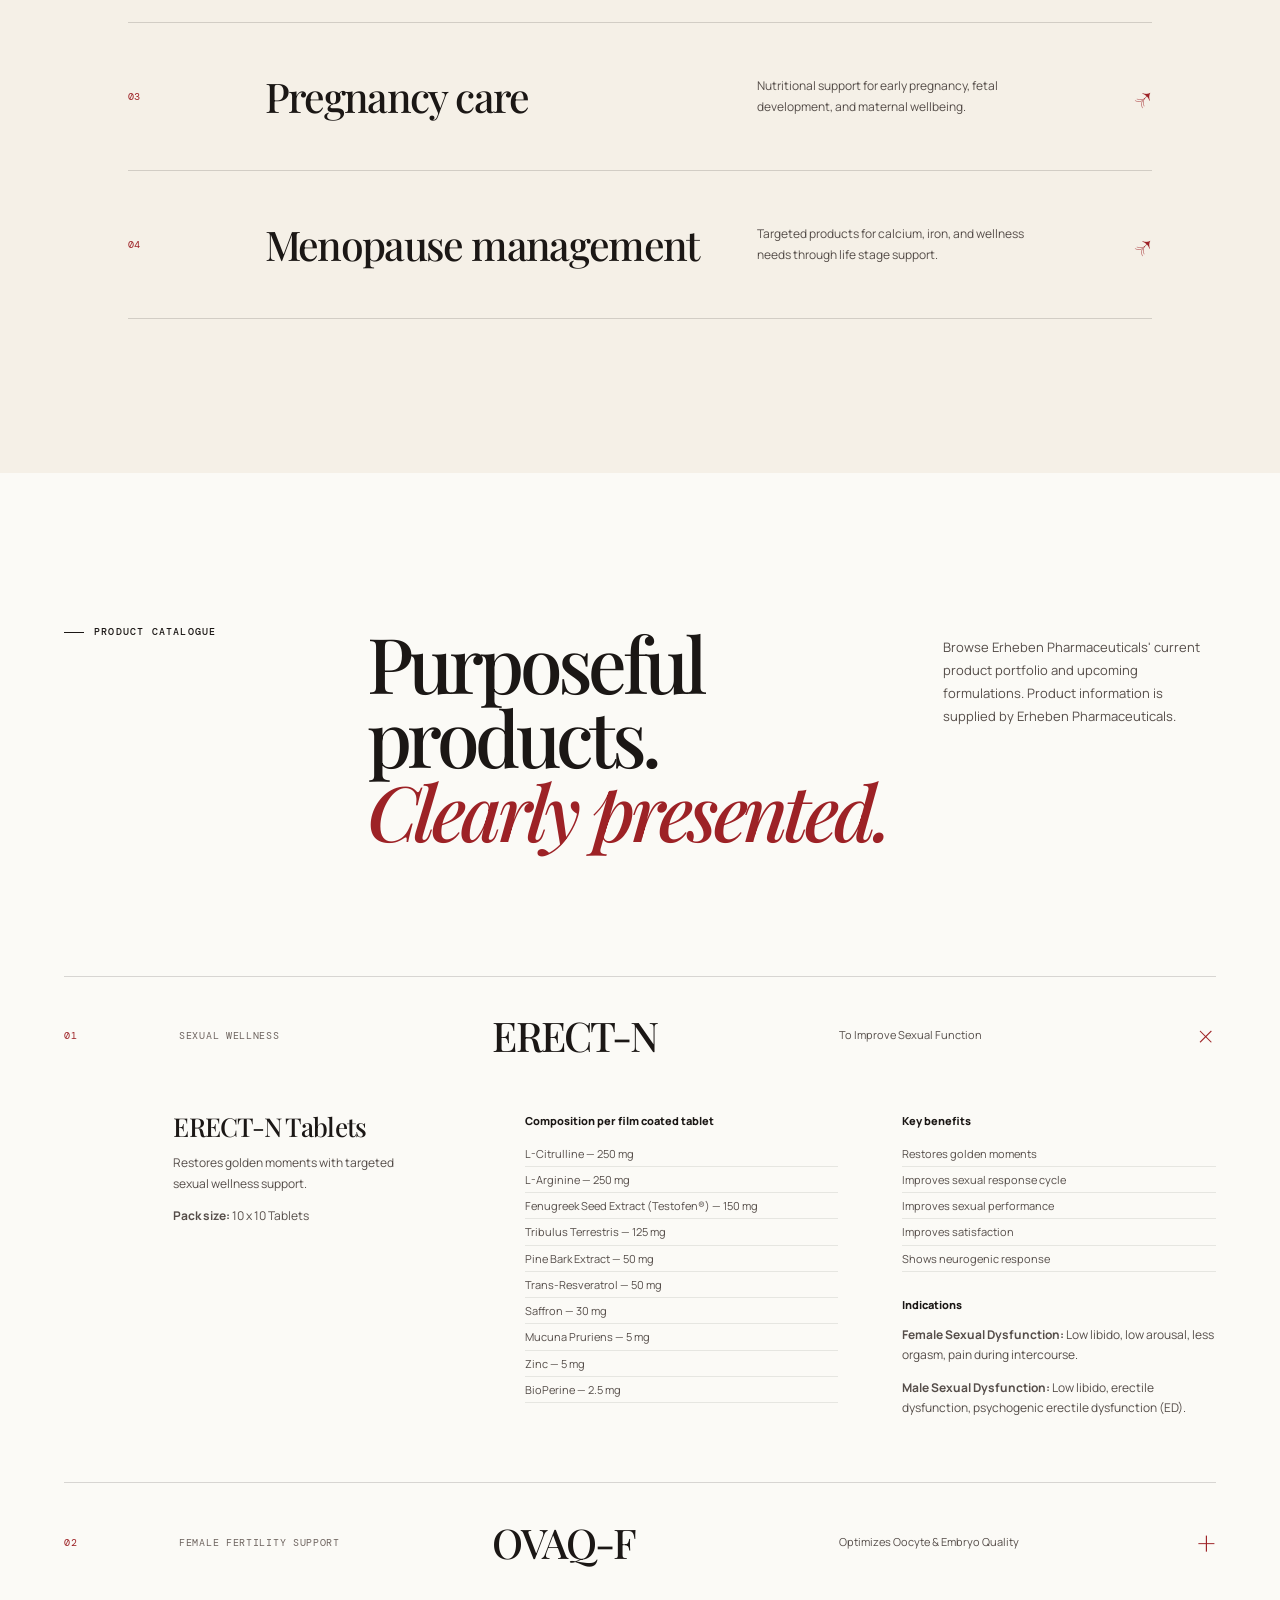
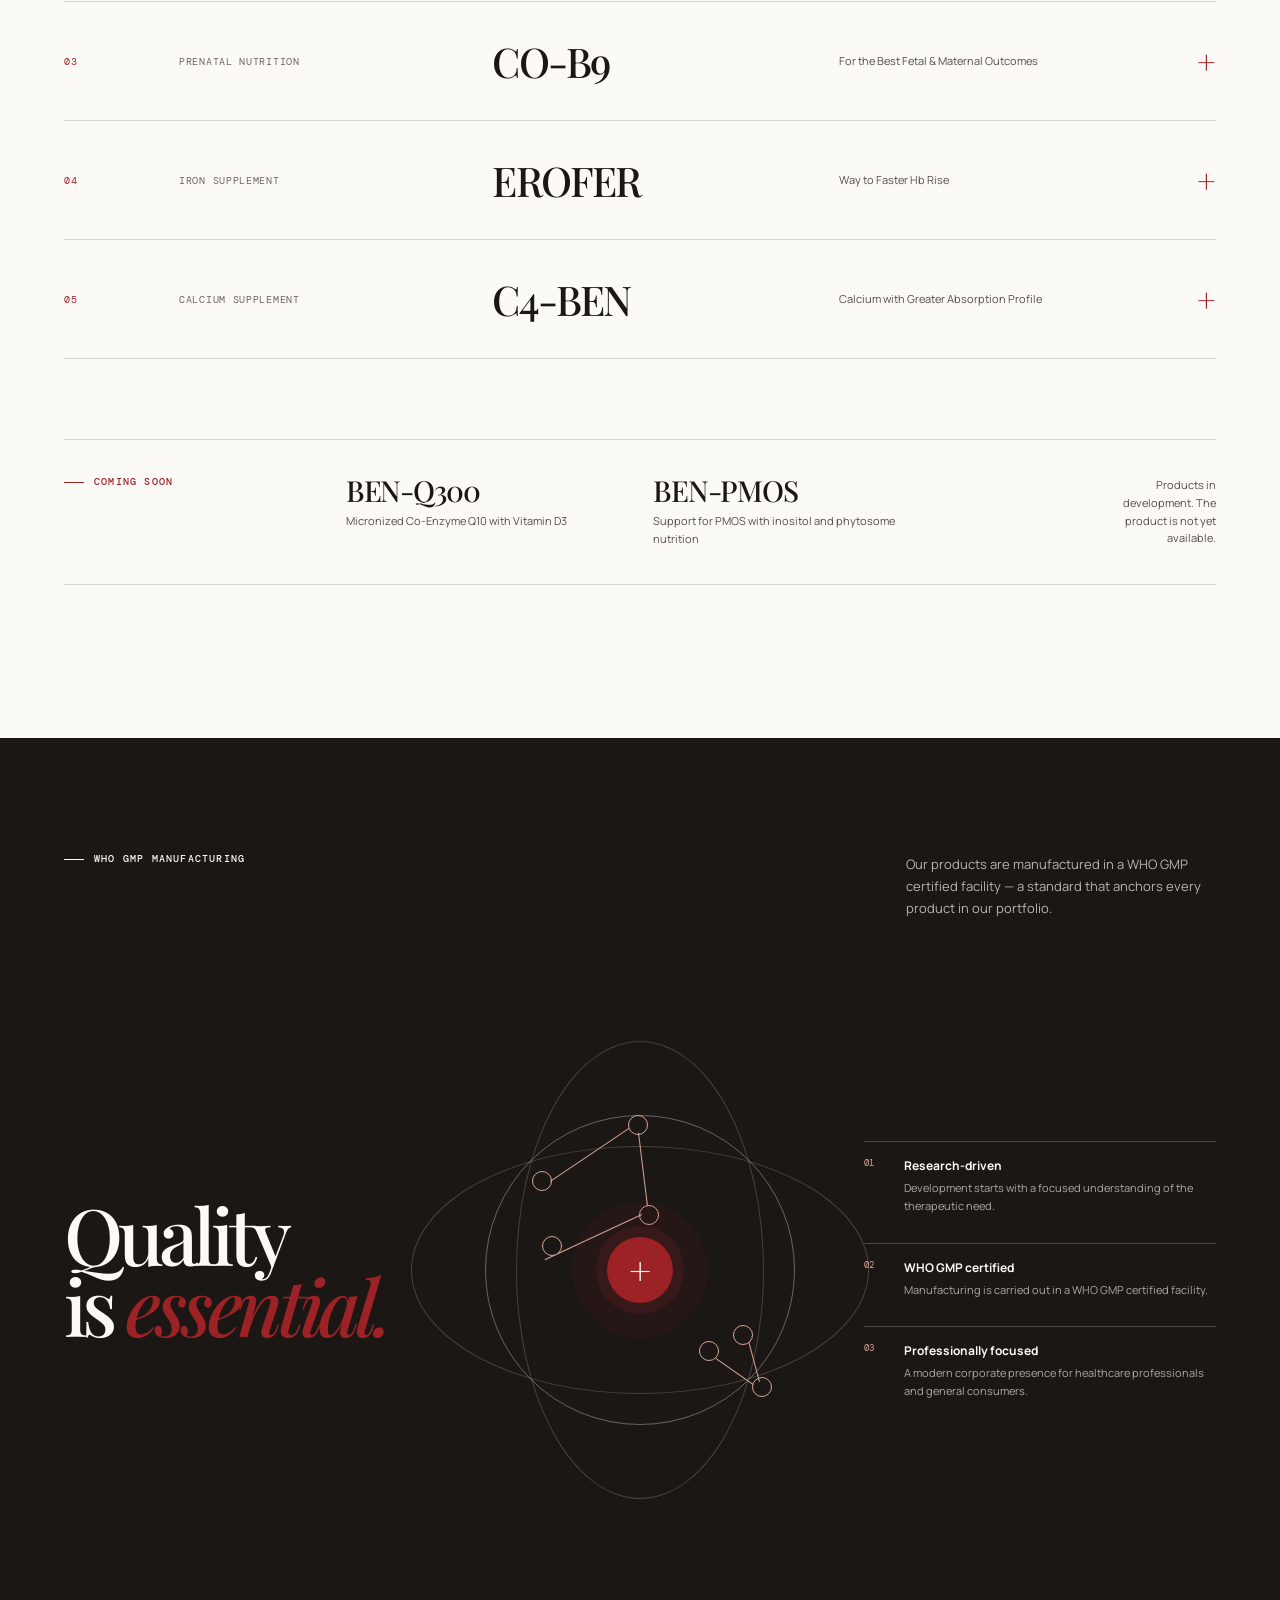
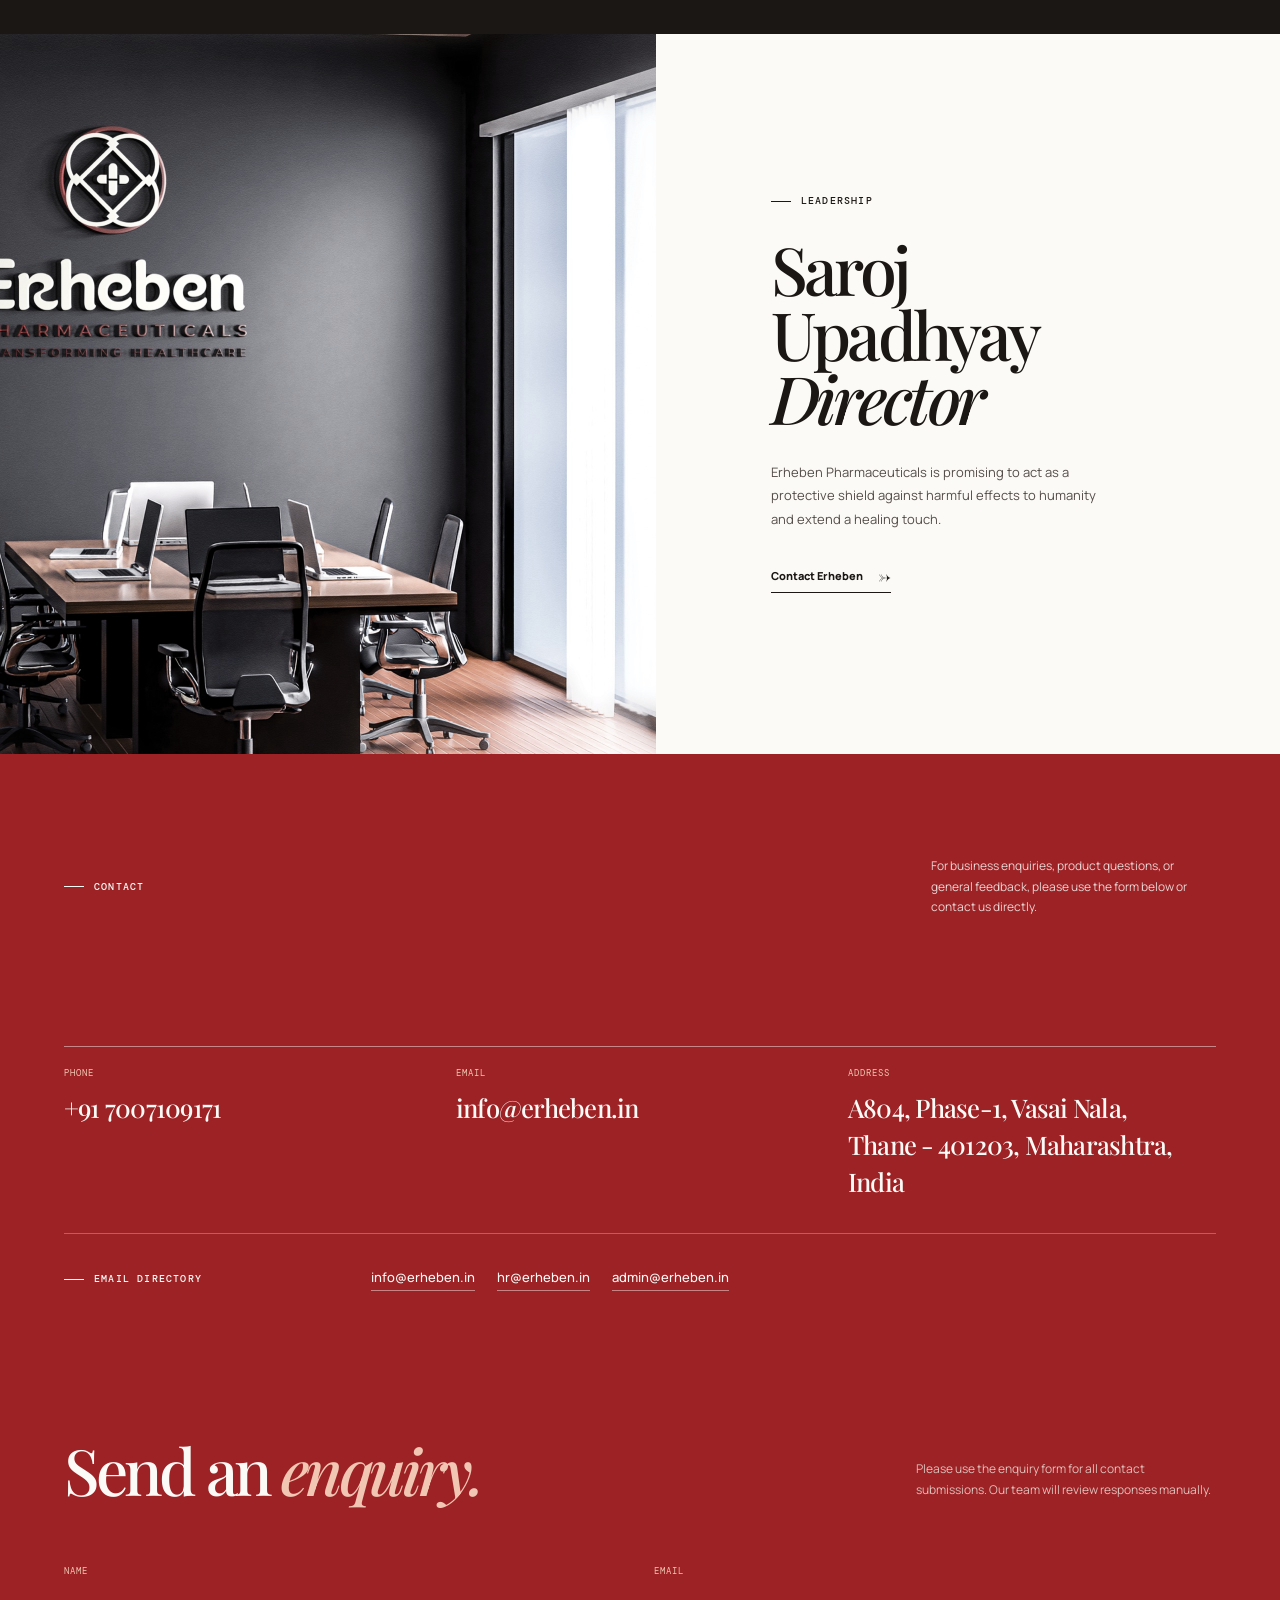
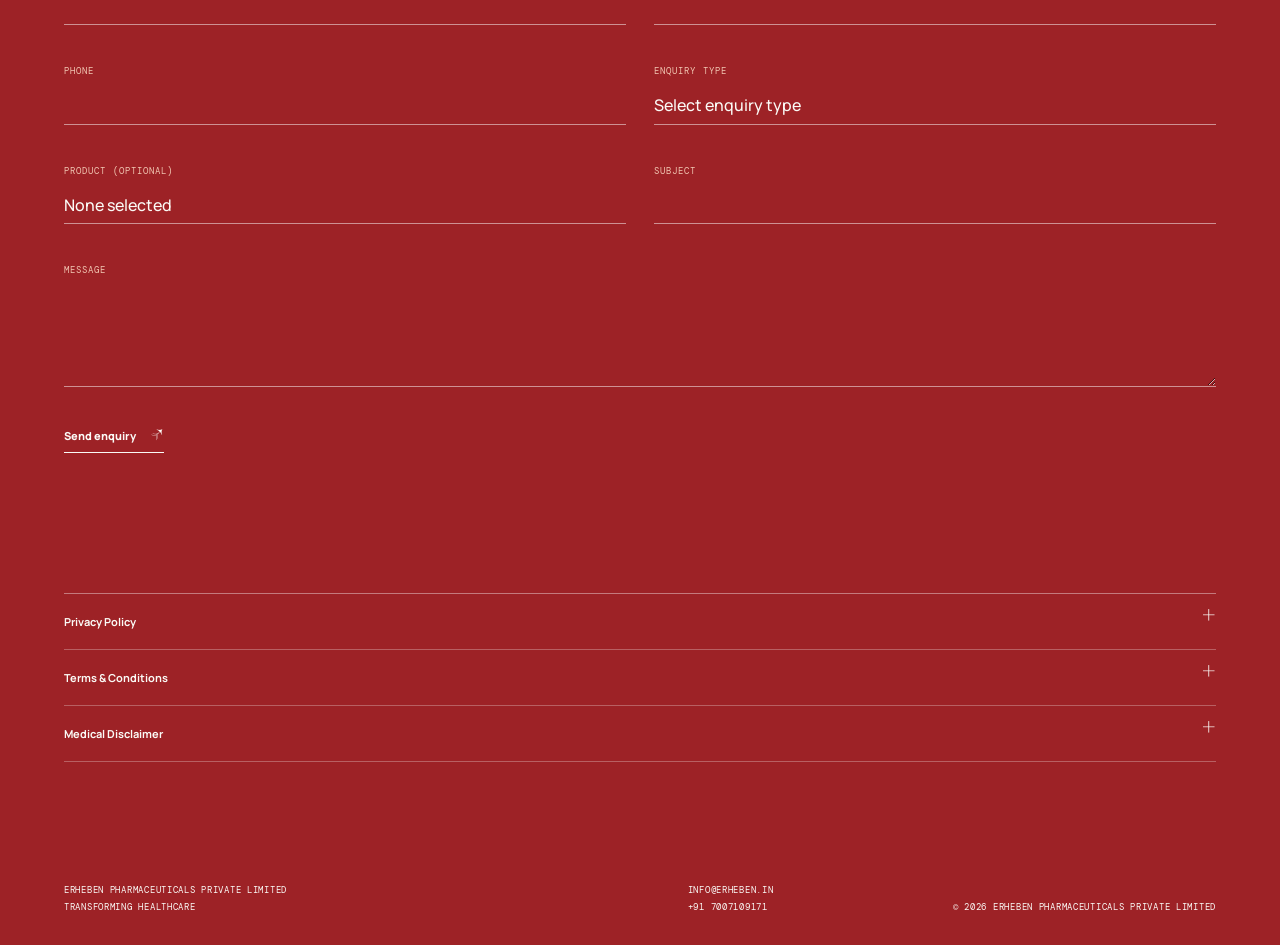
==== commit 89e2a8e3: "Update index.html" ====
--- a/index.html
+++ b/index.html
@@ -24,7 +24,7 @@
         <a href="#products">Products</a>
         <a href="#contact">Contact</a>
       </nav>
-      <a class="header-contact" href="#contact"><span>Start a conversation</span><em>↗</em></a>
+      <a class="header-enquiry" href="#enquiry"><span>Start a conversation</span><em>↗</em></a>
       <button class="menu-toggle" type="button" aria-expanded="false" aria-label="Open menu"><span></span><span></span></button>
     </header>
 
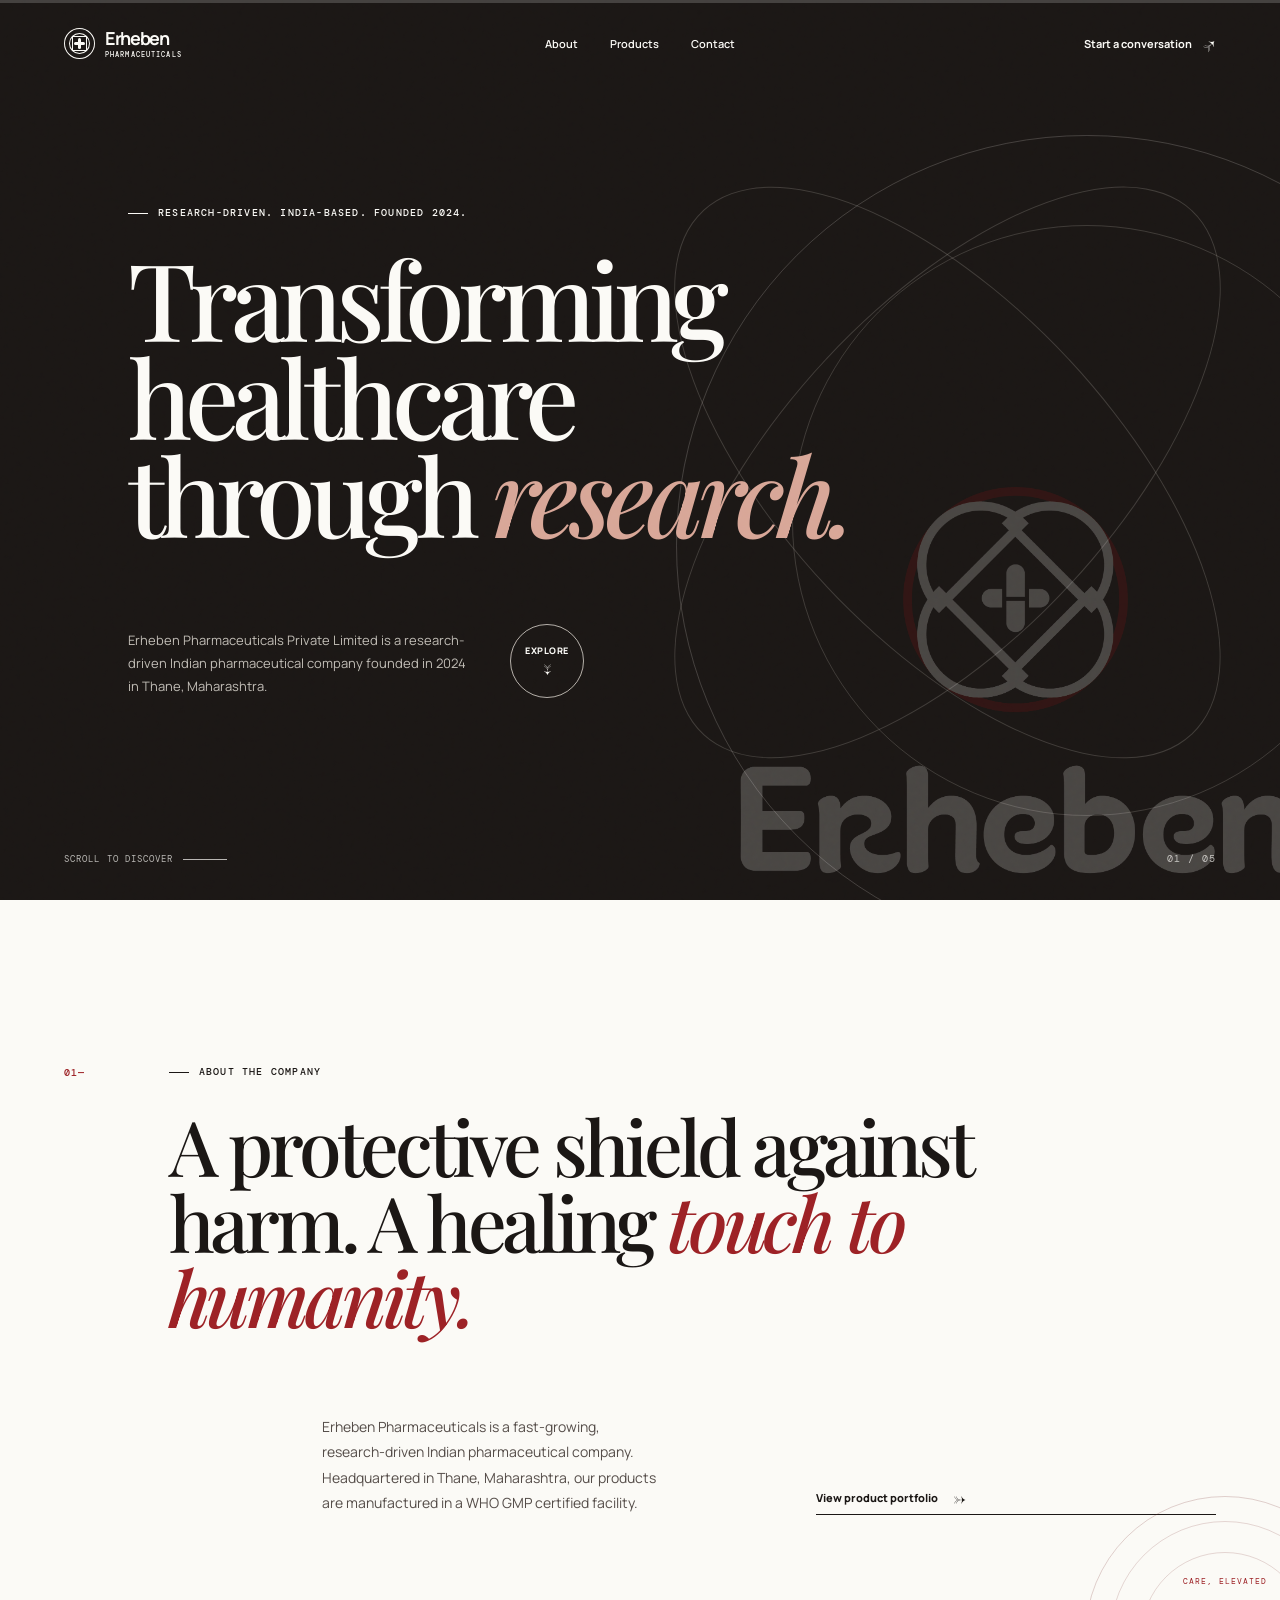
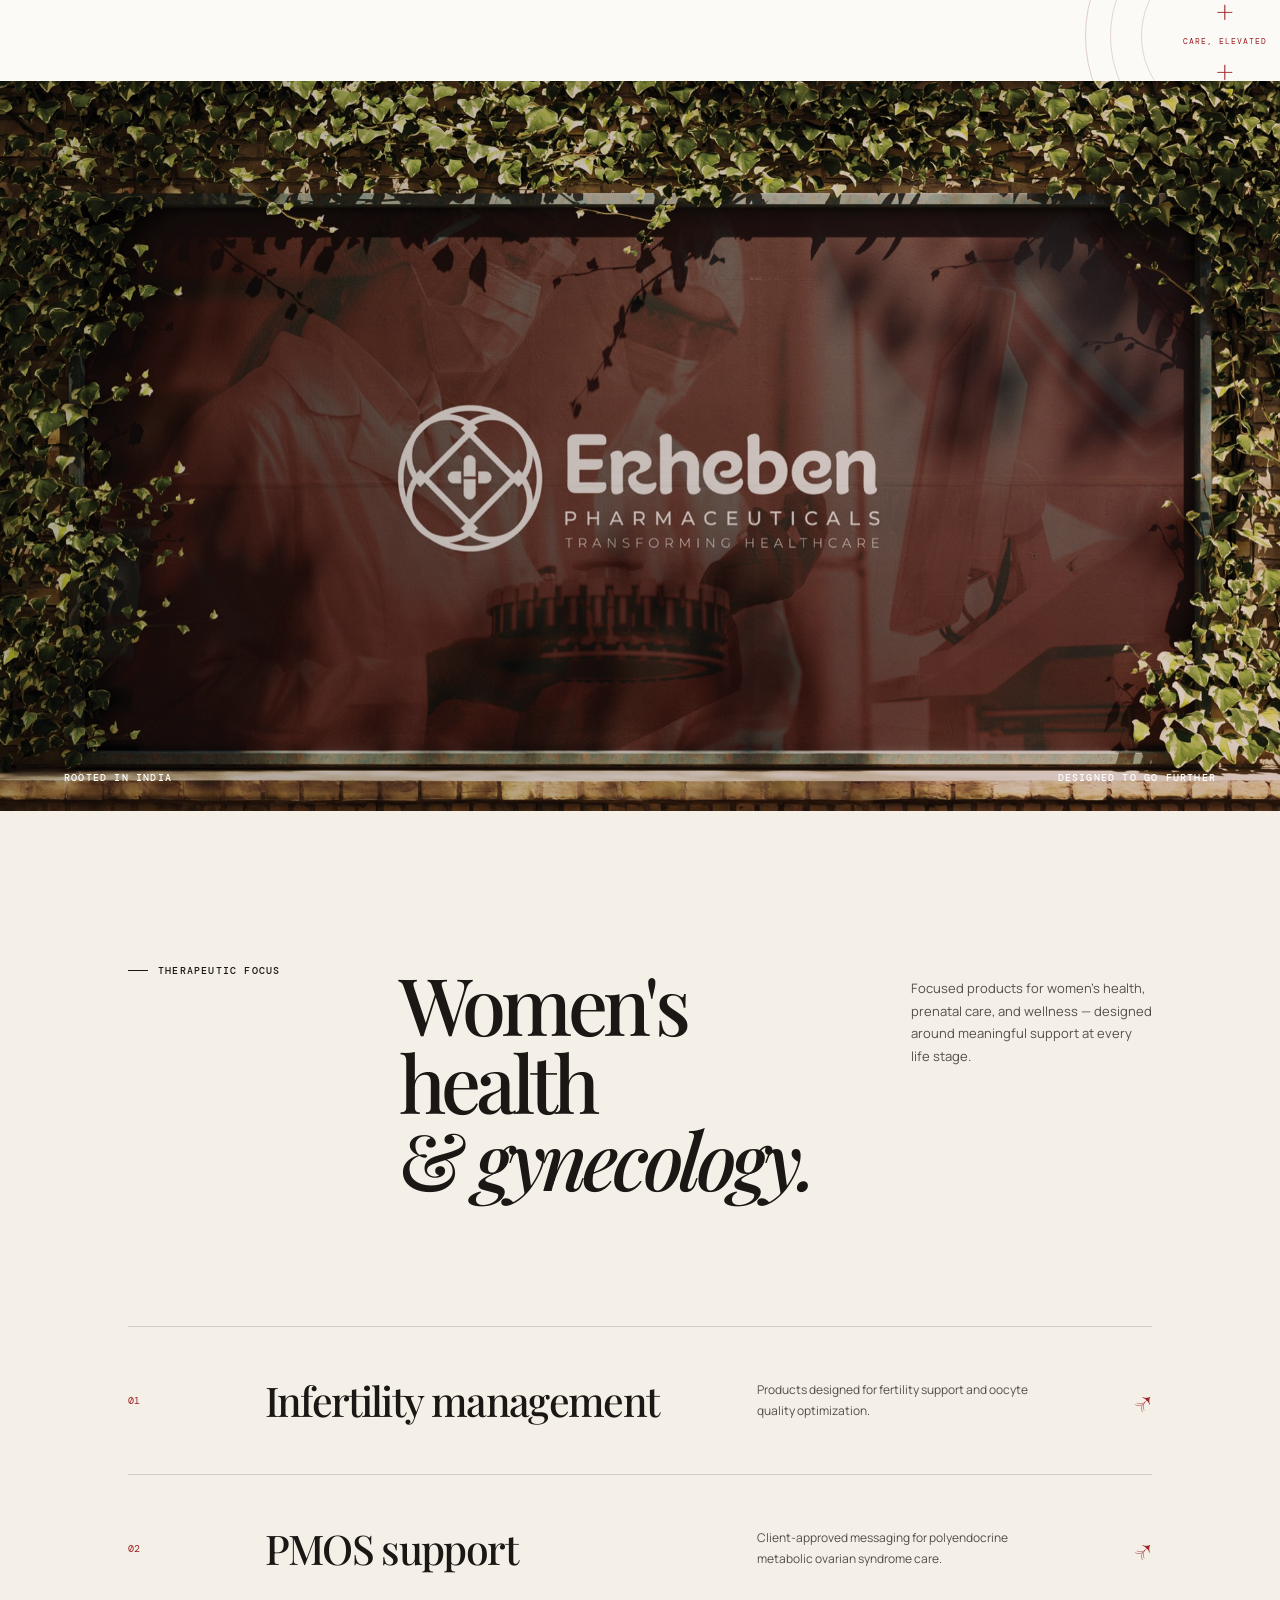
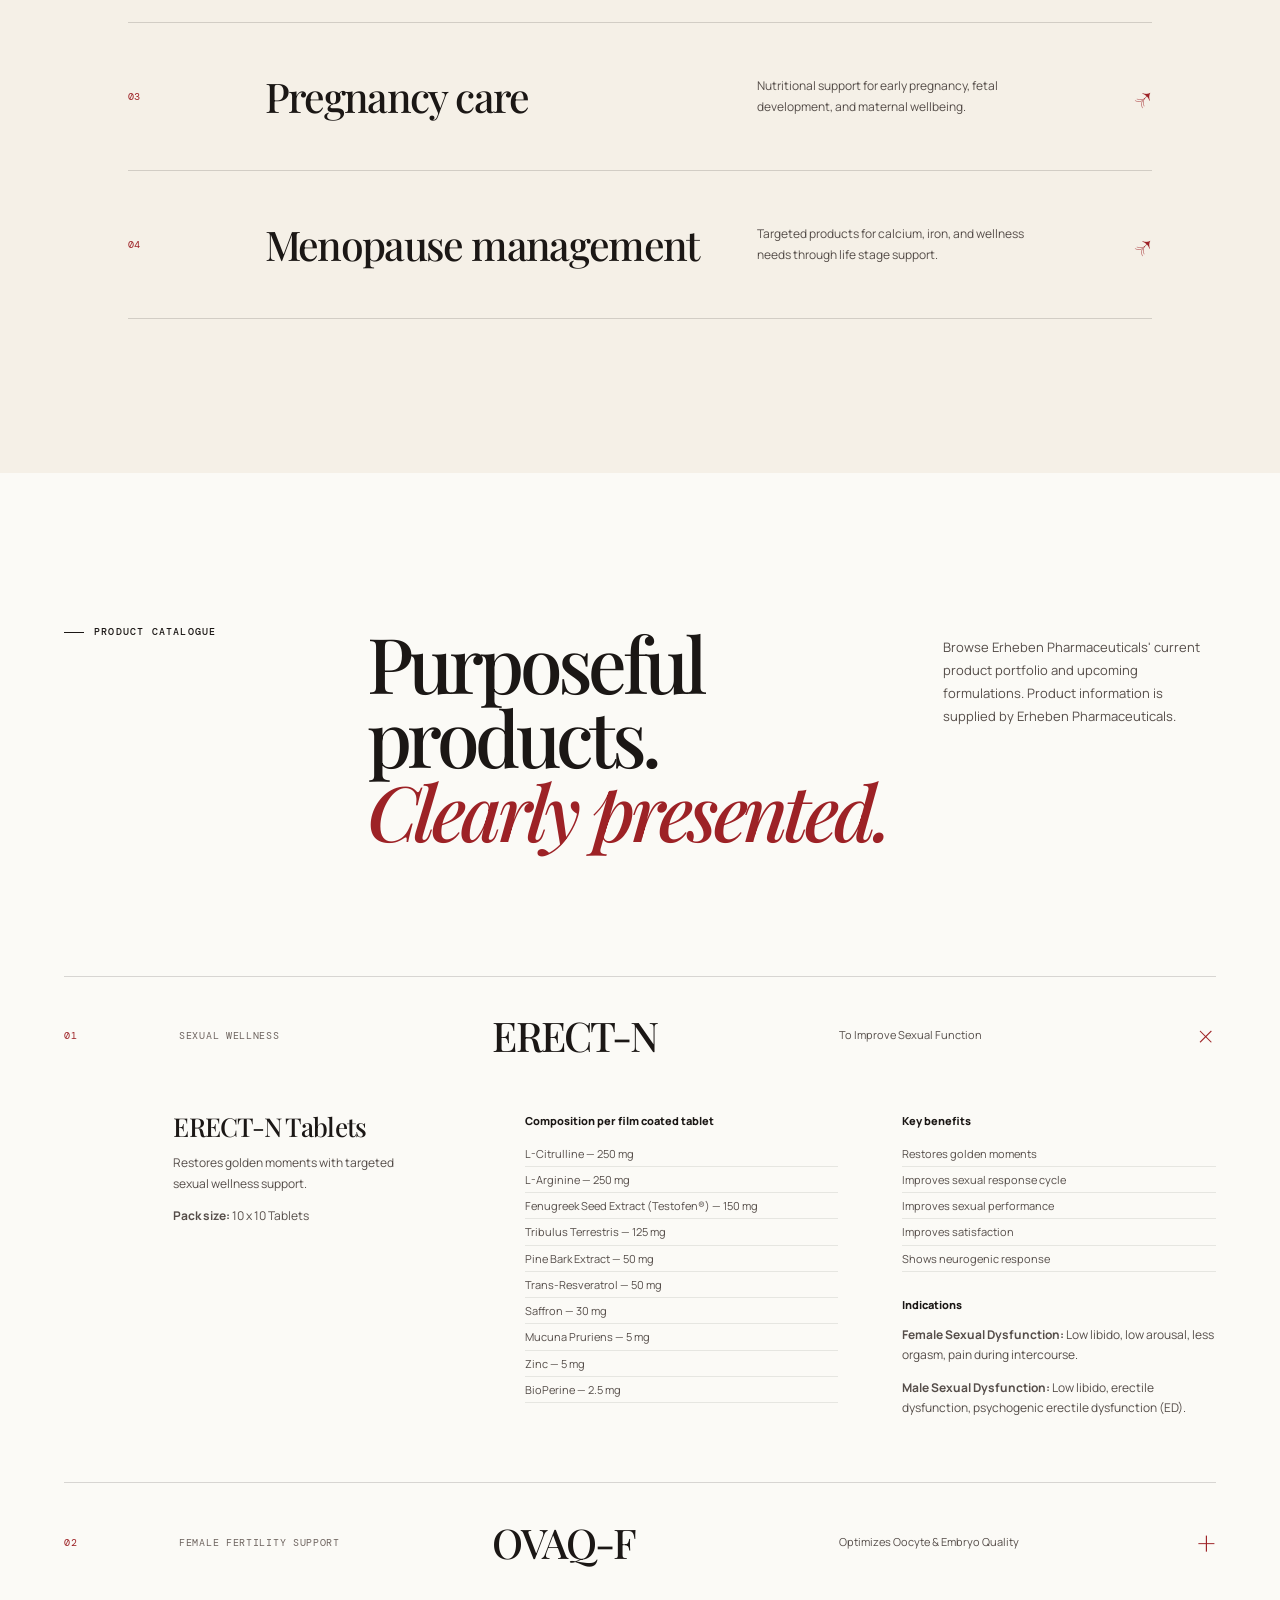
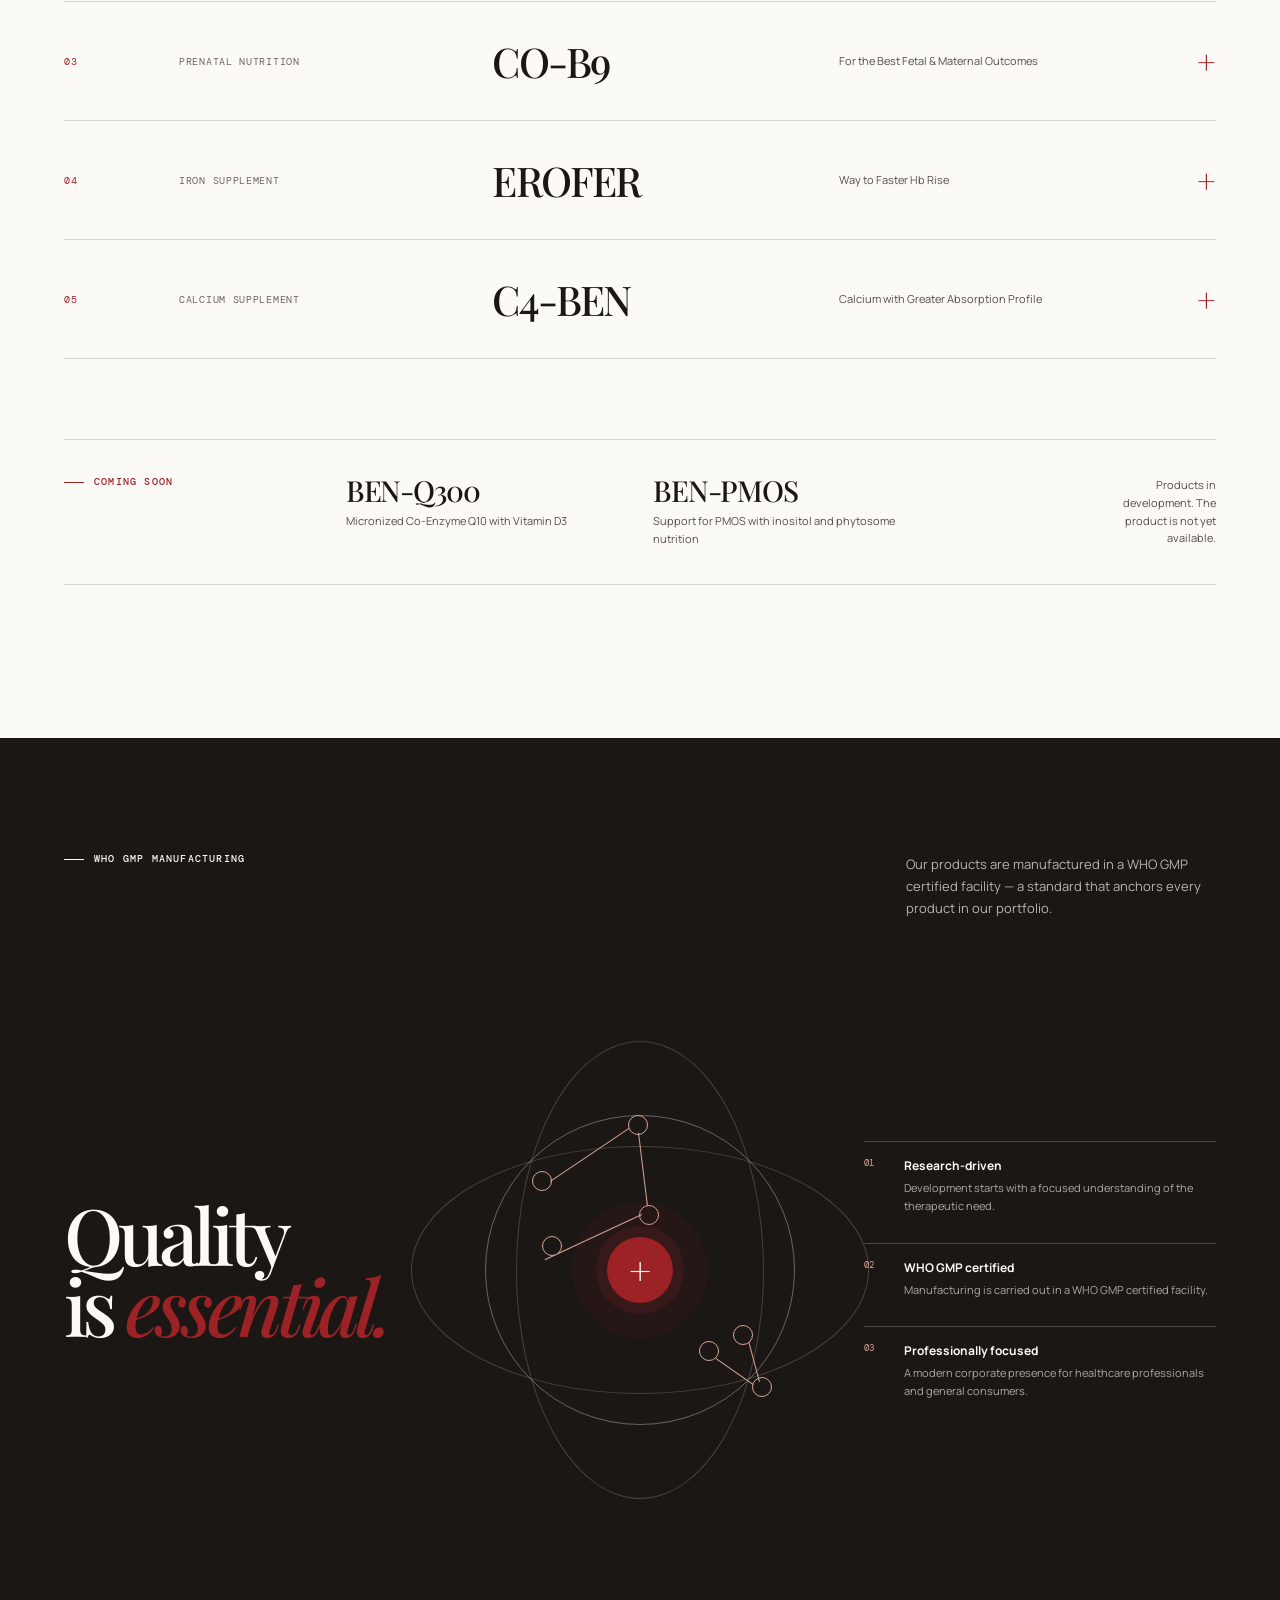
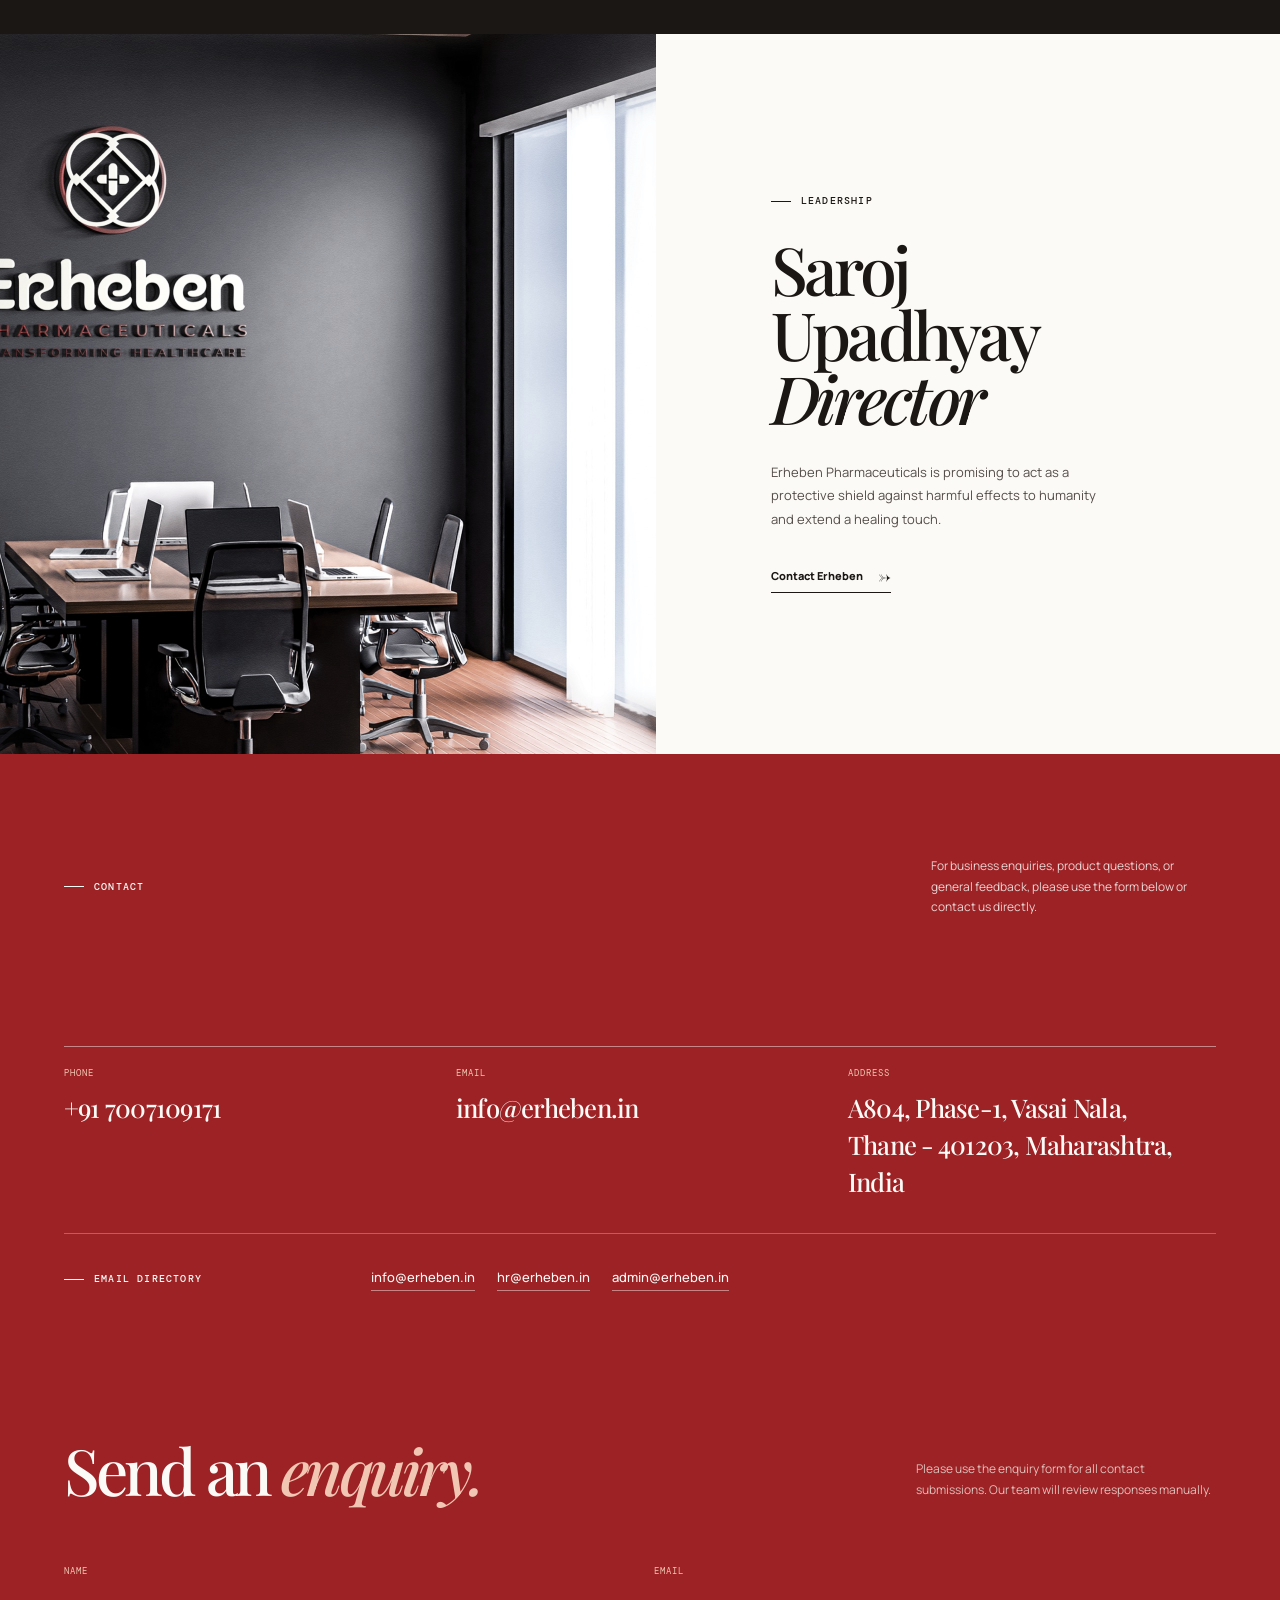
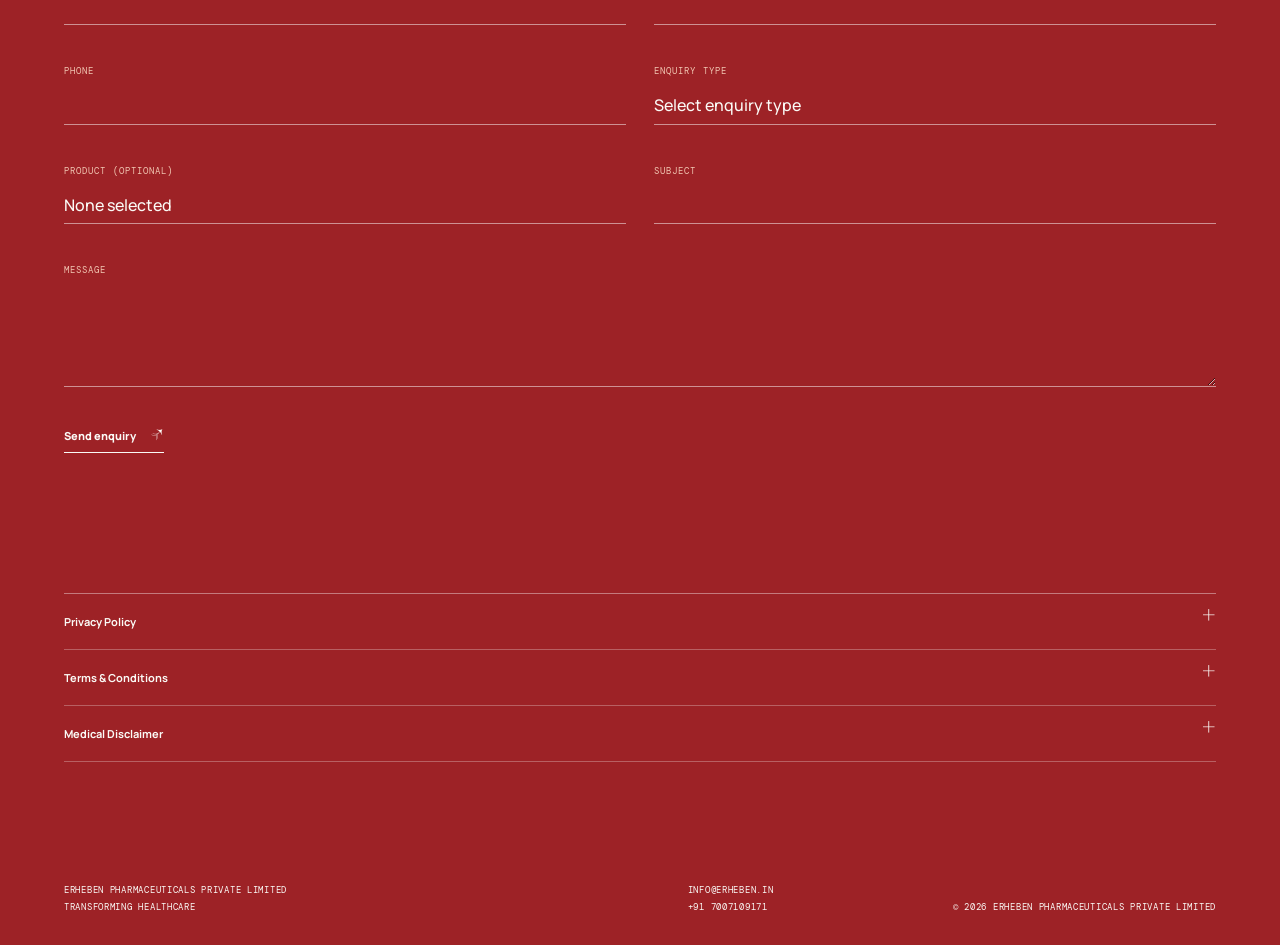
==== commit 65b4f4a7: "Update index.html" ====
--- a/index.html
+++ b/index.html
@@ -24,7 +24,7 @@
         <a href="#products">Products</a>
         <a href="#contact">Contact</a>
       </nav>
-      <a class="header-enquiry" href="#enquiry"><span>Start a conversation</span><em>↗</em></a>
+      <a class="header-contact" href="#enquiry"><span>Start a conversation</span><em>↗</em></a>
       <button class="menu-toggle" type="button" aria-expanded="false" aria-label="Open menu"><span></span><span></span></button>
     </header>
 
